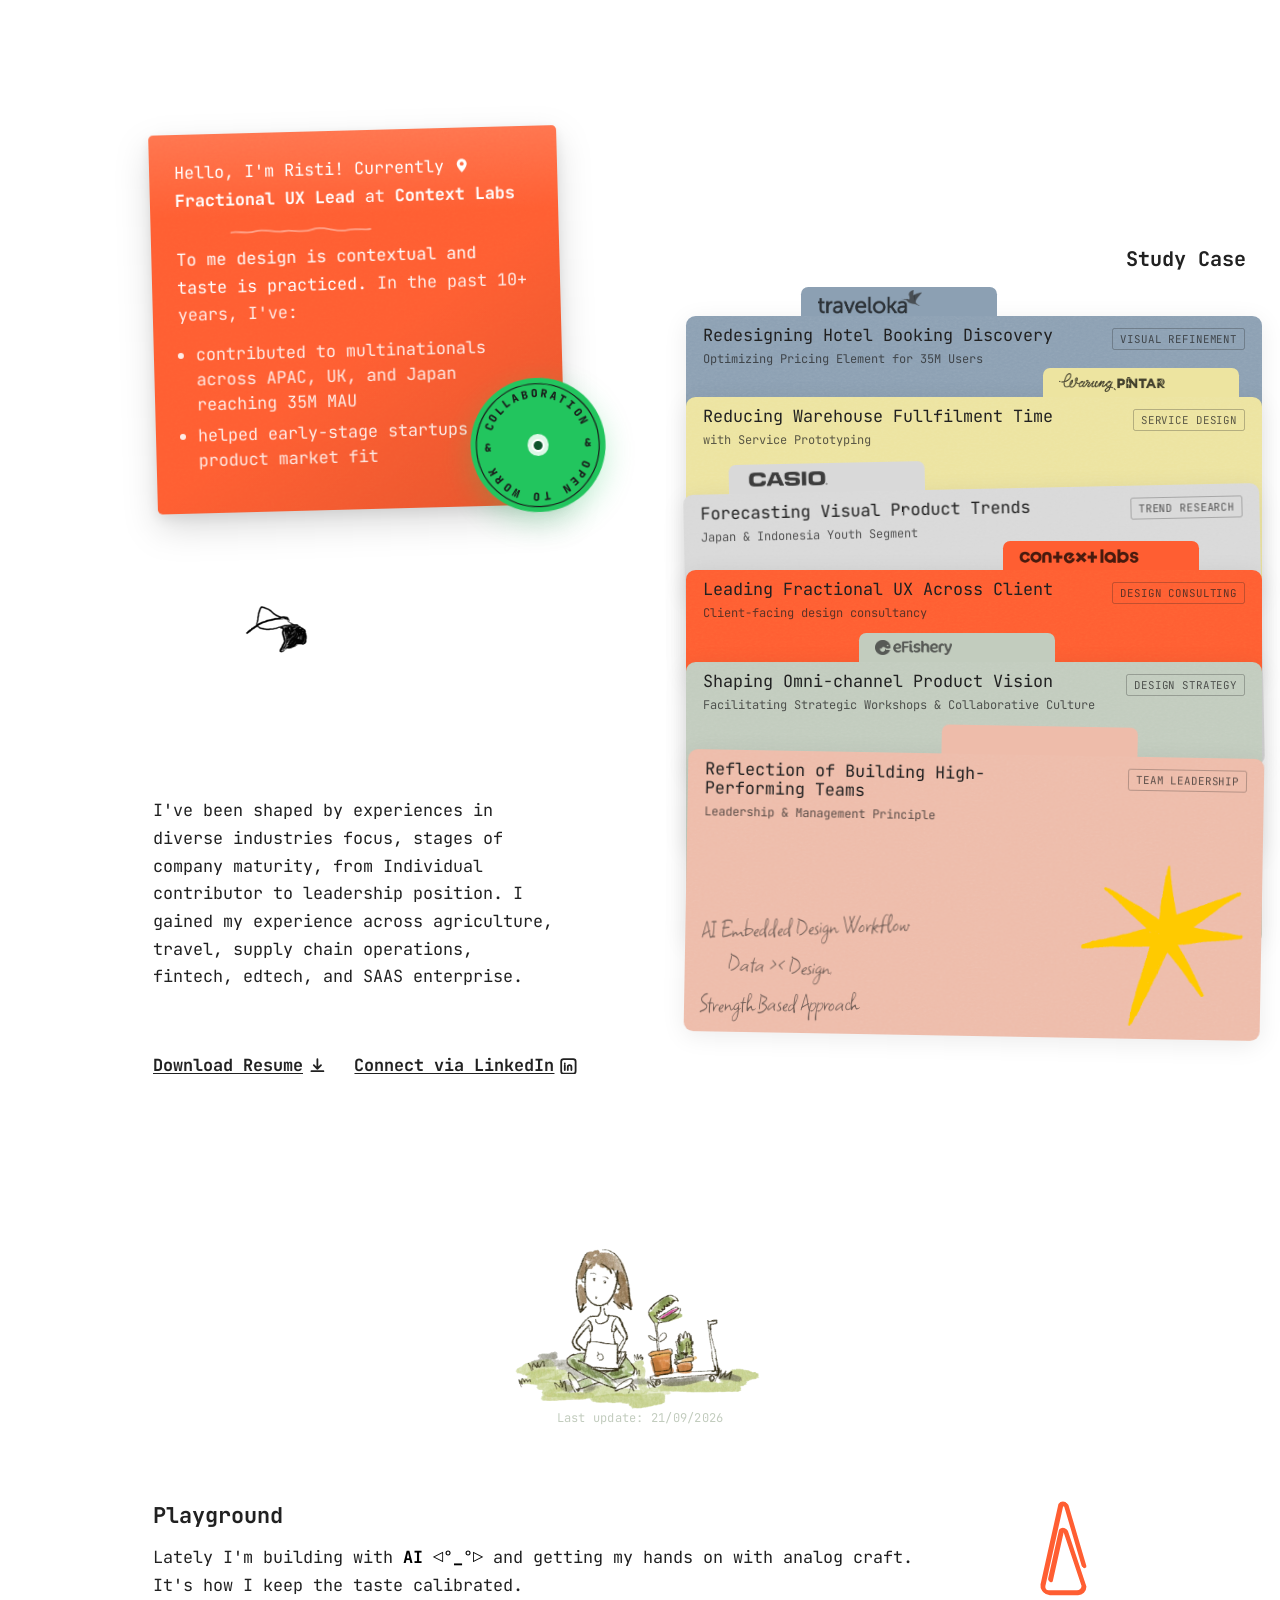
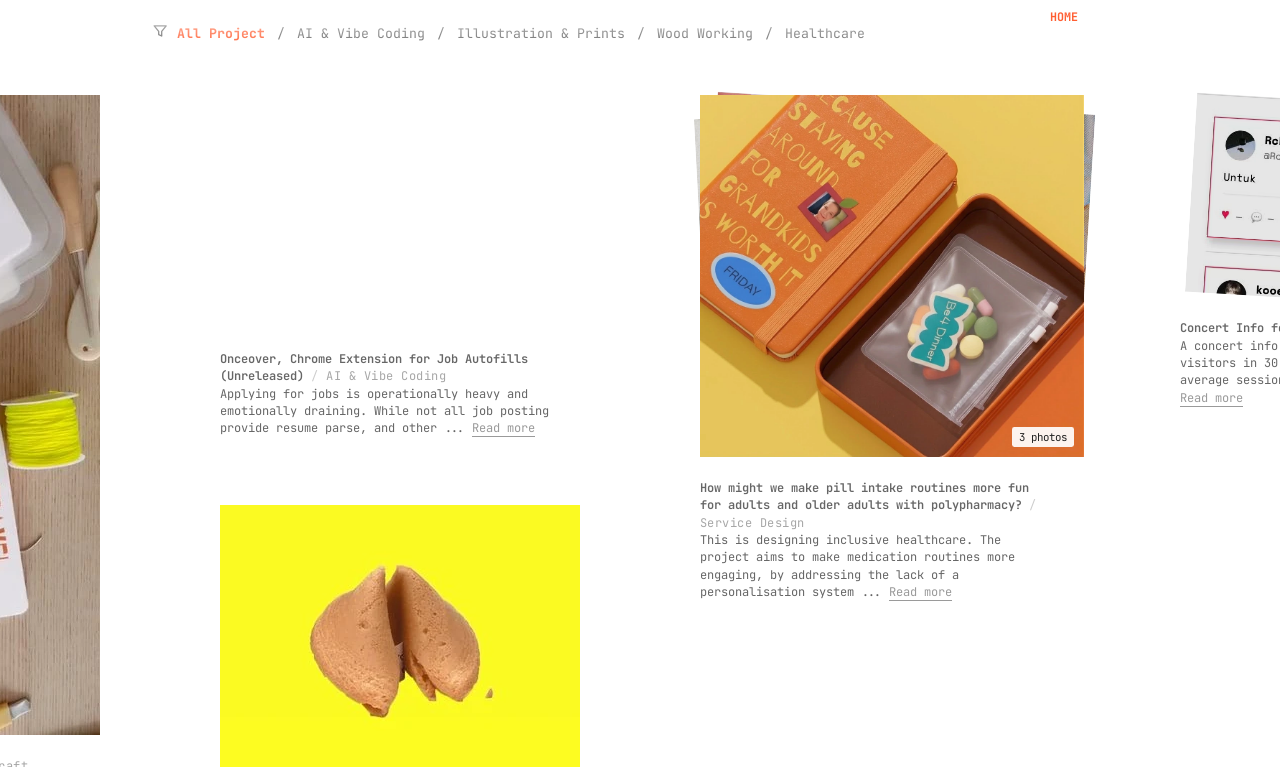
==== index.html @ 9f1c6533 "Move paperclip tag under the clip, drop shadow/pill, retitle "HOME" in red Repositioned from a float" ====
<!DOCTYPE html>
<html lang="en">
<head>
  <meta charset="UTF-8" />
  <meta name="viewport" content="width=device-width, initial-scale=1.0" />
  <title>Risti U — UX, Product Designer & AI Product Builder</title>
  <link rel="canonical" href="https://ristiu.github.io/" />
  <meta name="description" content="Risti U is a UX designer and design lead with 10+ years across APAC, UK and Japan. Product work reaching 35M MAU at Traveloka and Casio." />
  <meta property="og:title" content="Risti U — UX, Product Designer & AI Product Builder" />
  <meta property="og:description" content="Risti U is a UX designer and design lead with 10+ years across APAC, UK and Japan. Product work reaching 35M MAU at Traveloka and Casio." />
  <meta property="og:type" content="website" />
  <meta property="og:url" content="https://ristiu.github.io/" />
  <meta name="twitter:card" content="summary" />
  <meta name="twitter:title" content="Risti U — UX, Product Designer & AI Product Builder" />
  <meta name="twitter:description" content="Risti U is a UX designer and design lead with 10+ years across APAC, UK and Japan. Product work reaching 35M MAU at Traveloka and Casio." />
  <script type="application/ld+json">
  {
    "@context": "https://schema.org",
    "@type": "Person",
    "name": "Risti U",
    "alternateName": ["Risti", "Risti Ulfha", "ristiu"],
    "jobTitle": "UX Design Lead & Product Designer",
    "description": "Risti U is a UX designer and design lead with 10+ years across APAC, UK and Japan. Product work reaching 35M MAU at Traveloka and Casio.",
    "url": "https://ristiu.github.io/",
    "workLocation": ["Jakarta", "APAC", "UK", "Japan"],
    "knowsAbout": ["UX Research", "Product Design", "Design Strategy", "Service Design", "Design Management", "Field Research", "Design Leadership"]
  }
  </script>
  <link rel="preconnect" href="https://fonts.googleapis.com" />
  <link rel="preconnect" href="https://fonts.gstatic.com" crossorigin />
  <link href="https://fonts.googleapis.com/css2?family=JetBrains+Mono:ital,wght@0,400;0,700;1,400&family=Newsreader:ital,wght@0,400;0,700;1,400;1,700&family=Square+Peg&display=swap" rel="stylesheet" />
  <link rel="stylesheet" href="style.css" />
  <!-- Google tag (gtag.js) -->
  <script async src="https://www.googletagmanager.com/gtag/js?id=G-TZ4SXY87BP"></script>
  <script>
    window.dataLayer = window.dataLayer || [];
    function gtag(){dataLayer.push(arguments);}
    gtag('js', new Date());
    gtag('config', 'G-TZ4SXY87BP');
  </script>
  <style>
    @view-transition { navigation: auto; }
    ::view-transition-old(root) {
      animation: vt-out 0.3s ease forwards;
    }
    ::view-transition-new(root) {
      animation: vt-in 0.45s cubic-bezier(0.22, 1, 0.36, 1) forwards;
    }
    @keyframes vt-out { to { opacity: 0; } }
    @keyframes vt-in  { from { opacity: 0; } to { opacity: 1; } }
    html.pre-scroll { visibility: hidden; }
  </style>
  <script>
    // Clean the address bar to the root URL if someone lands on
    // /index.html directly (old links, manual typing) — same content
    // either way (GitHub Pages serves index.html at / by default; the
    // canonical tag above already points here), this just keeps what
    // shows up in the URL bar/copy-paste tidy. replaceState so it's
    // silent — no reload, no new history entry.
    if (location.pathname === '/index.html') {
      history.replaceState(null, '', '/' + location.search + location.hash);
    }
    history.scrollRestoration = 'manual';
    if (sessionStorage.getItem('scrollY') !== null) {
      document.documentElement.classList.add('pre-scroll');
      setTimeout(() => document.documentElement.classList.remove('pre-scroll'), 1500);
    }
    // Detect back/forward navigation as early as possible (before paint)
    // so entrance animations (post-it drop, folder-stack unfold, Study
    // Case fade) never even start playing on a back-nav return — using
    // both the newer Navigation API and the universally-supported
    // Performance API as a fallback (Safari/Firefox lack the former).
    (function () {
      const navEntries = performance.getEntriesByType('navigation');
      const navEntry = navEntries[0];
      const isBackNavigation =
        window.navigation?.activation?.navigationType === 'traverse' ||
        (navEntries.length > 0 && navEntry.type === 'back_forward');
      const hasPlayed = sessionStorage.getItem('has_played_hero_animations') === 'true';

      // Once the intro has played in this tab, any return (back/forward
      // or a manual reload) lands on the settled state. A fresh tab or
      // window starts the session over, so it plays again there.
      if (isBackNavigation || hasPlayed) {
        // Existing CSS (html.is-back-nav) already gates the hero/post-it
        // and folder-stack entrance — these are the body-level
        // counterparts from the same detection, kept in sync.
        // .session-loaded is the canonically-named class per the latest
        // spec; .skip-animations/.instant-state stay too since earlier
        // CSS already targets them — all three land together.
        document.documentElement.classList.add('is-back-nav');
        window.__navClass = 'skip-animations instant-state session-loaded';
      } else {
        sessionStorage.setItem('has_played_hero_animations', 'true');
        window.__navClass = 'run-animations';
      }
    })();
  </script>
  <link rel="preload" as="video" href="assets/portfolio-playground/playground-fortune-cookie-mobile.mp4" type="video/mp4" media="(max-width: 1023px)" />
  <script src="playground-media.js" defer></script>
</head>
<body>
  <script>
    // Applied as the very first thing in <body> (before any content
    // renders) so there's zero flicker either way.
    if (window.__navClass) document.body.classList.add(...window.__navClass.split(' '));
    // Back/forward return: instead of every element just popping into
    // its settled position with zero motion, cross-fade the whole main
    // container in as one cohesive frame (desktop only, see CSS). Double
    // rAF so the browser paints the opacity:0 state first, then the
    // transition to opacity:1 actually animates instead of jumping.
    // Skipped in browsers that support the View Transitions API (see
    // @view-transition in <head>, mirrored in project.html) — there the
    // browser already cross-fades the whole page natively across the
    // navigation itself, so this JS fallback would just double up on
    // top of it instead of smoothing anything further.
    // Exception: a manual reload. View Transitions never run on reload,
    // and the intro is skipped once it has played, so without this the
    // page would repaint instantly and the refresh would feel like
    // nothing happened. The short fade is the feedback.
    const isReload = performance.getEntriesByType('navigation')[0]?.type === 'reload';
    if (document.body.classList.contains('session-loaded') && (!document.startViewTransition || isReload)) {
      document.body.classList.add('js-fade-fallback');
      // rAF is paused while a tab is in the background; the timeout
      // guarantees the page still becomes visible if that's the case.
      const reveal = () => document.body.classList.add('page-fade-in');
      requestAnimationFrame(() => requestAnimationFrame(reveal));
      setTimeout(reveal, 120);
    }
  </script>
  <div id="terminal-cursor" class="js-terminal-cursor" aria-hidden="true"></div>

  <!-- Hover thumbnail preview -->
  <div id="hover-preview" class="hover-preview" aria-hidden="true">
    <img id="hover-preview-img" src="" alt="" />
  </div>

<div class="paper home-paper">

  <main class="page home-grid" id="main-content">

  <!-- Hero -->
  <div class="hero-wrapper hero-wrapper--yellow">
    <div class="hero-note-wrap">
      <div class="hero-card hero-card--note">
        <div class="hero-text">
          <p>
            <span class="hello-word"><span class="hello-letter">H</span><span class="hello-letter">e</span><span class="hello-letter">l</span><span class="hello-letter">l</span><span class="hello-letter">o</span></span>, I'm Risti!
            Currently <svg class="hero-pin" viewBox="0 0 12 14" xmlns="http://www.w3.org/2000/svg" aria-hidden="true"><path d="M6 1C3.5 1 1.6 2.9 1.6 5.4c0 3.3 4.4 7.6 4.4 7.6s4.4-4.3 4.4-7.6C10.4 2.9 8.5 1 6 1z" fill="currentColor"/><circle cx="6" cy="5.4" r="1.7" fill="#FF5E32"/></svg> <strong class="hero-note-bold">Fractional UX Lead</strong> at <strong class="hero-note-bold">Context Labs</strong>
          </p>
          <svg class="hero-note-divider" viewBox="0 0 120 10" xmlns="http://www.w3.org/2000/svg" aria-hidden="true">
            <path d="M2,5 C8,3.5 14,7 22,4.5 C30,2 38,6.5 46,5 C54,3.5 60,7.5 70,4 C79,1 88,7 98,5.5 C106,4 113,6 118,5" stroke="currentColor" stroke-width="1.5" fill="none" stroke-linecap="round" stroke-linejoin="round" opacity="0.4"/>
          </svg>
          <h1 style="margin-bottom:0.75rem;line-height:1.65">To me design is contextual and taste is practiced. <span class="hero-note-sub">In the past 10+ years, I've:</span></h1>
          <ul class="hero-note-list">
            <li>contributed to multinationals across APAC, UK, and Japan reaching 35M MAU</li>
            <li>helped early-stage startups find product market fit</li>
          </ul>
        </div>
        <span class="hero-note-curl" aria-hidden="true">
          <svg viewBox="0 0 48 48" xmlns="http://www.w3.org/2000/svg">
            <defs>
              <linearGradient id="curl-grad" x1="0" y1="1" x2="1" y2="0">
                <stop offset="0" stop-color="#9e2c10"/>
                <stop offset="0.28" stop-color="#c4401c"/>
                <stop offset="0.62" stop-color="#ff855f"/>
                <stop offset="1" stop-color="#ffe9df"/>
              </linearGradient>
            </defs>
            <path d="M48 0 C 34 2, 14 12, 0 48 L 48 0 Z" fill="url(#curl-grad)"/>
            <path d="M48 0 C 34 2, 14 12, 0 48" fill="none" stroke="rgba(255,255,255,0.55)" stroke-width="0.8"/>
          </svg>
        </span>
      </div>
      <div class="hero-stamp">
        <span class="standoff standoff--tl" aria-hidden="true"></span>
        <span class="standoff standoff--tr" aria-hidden="true"></span>
        <span class="standoff standoff--bl" aria-hidden="true"></span>
        <span class="standoff standoff--br" aria-hidden="true"></span>
        <p class="hero-stamp-text">I treat portfolio as a trailer, not the full film.</p>
      </div>
      <div class="hero-current-role">
        <div class="status-badge-container">
          <div class="status-badge" role="img" aria-label="Open to work and collaboration">
            <svg class="badge-text-svg" viewBox="0 0 140 140" aria-hidden="true">
              <defs>
                <path id="badge-top-arc" d="M 20,70 A 50,50 0 0,1 120,70" />
                <path id="badge-bottom-arc" d="M 120,70 A 50,50 0 0,1 20,70" />
              </defs>
              <circle cx="70" cy="70" r="64" fill="none" stroke="#1a1a1a" stroke-width="1.2" />
              <text font-size="11.5" font-weight="800" letter-spacing="2.2" fill="#1a1a1a">
                <textPath href="#badge-top-arc" startOffset="50%" text-anchor="middle">COLLABORATION</textPath>
              </text>
              <text font-size="11.5" font-weight="800" letter-spacing="2.8" fill="#1a1a1a">
                <textPath href="#badge-bottom-arc" startOffset="50%" text-anchor="middle">OPEN TO WORK</textPath>
              </text>
              <text x="18" y="74" font-size="11.5" font-weight="800" fill="#1a1a1a" text-anchor="middle">&amp;</text>
              <text x="122" y="74" font-size="11.5" font-weight="800" fill="#1a1a1a" text-anchor="middle">&amp;</text>
            </svg>
            <div class="badge-center-content" aria-hidden="true">
              <div class="green-pulse-dot">
                <span class="pulse-ring"></span>
                <span class="core-dot"></span>
              </div>
            </div>
          </div>
        </div>
      </div>

    </div>
    <div class="illustration-group" style="opacity:0;transform:translateY(18px) scale(0.97);transition:opacity 0.8s ease, transform 0.9s cubic-bezier(0.22, 1, 0.36, 1);">
      <img class="illustration" src="assets/portfolio/leaf.gif" alt="" />
    </div>
  </div>


    <!-- Portfolio -->
    <p class="stack-description home-bio">I've been shaped by experiences in diverse industries focus, stages of company maturity, from Individual contributor to leadership position. I gained my experience across agriculture, travel, supply chain operations, fintech, edtech, and SAAS enterprise.</p>

    <section class="section section--stack home-cards" data-track="portfolio_list" style="padding-top: 3rem; margin-bottom: 5rem;">
      <h2 class="study-case-heading">Study Case</h2>
      <div class="stack-container" id="portfolio-list"></div>
    </section>

    <!-- Sits in its own grid row between the action links and the
         Playground section — see .home-grid's "playimg" row. -->
    <figure class="home-cards-play">
      <img class="home-cards-play-illustration" src="assets/portfolio/play.webp" alt="" aria-hidden="true" />
      <figcaption class="home-last-update">Last update: <time id="last-update" datetime="2026-09-21">21/09/2026</time></figcaption>
    </figure>

    <!-- AI + analog -->
    <section class="section home-playground" data-track="playground_mention">
      <div class="playground-sticky-bar">
        <h2 class="playground-heading">Playground</h2>
        <div class="tree-node-wrapper">
          <p class="tree-node-text playground-subtext">Lately I'm building with
            <strong class="preview-trigger" style="color:#000000;" data-img="assets/portfolio/AI-sm.webp">AI ◁°_°▷</strong>
            and getting my hands on with analog craft.<br>It's how I keep the taste calibrated. <span class="playground-link-copy">Check my <a href="playground.html" class="accent preview-trigger" data-img="assets/portfolio/slides-sm.webp" style="text-decoration:underline;text-underline-offset:3px;">playground</a> here</span></p>
        </div>
        <a class="scroll-hint" href="#main-content" aria-label="Homepage">
          <span class="scroll-hint-tag">HOME</span>
          <svg class="scroll-hint-clip" width="45" height="90" viewBox="0 0 100 200" fill="none" xmlns="http://www.w3.org/2000/svg" aria-hidden="true">
            <path d="M 12 68
                     L 45 180
                     A 6 6 0 0 0 55 180
                     L 88 32
                     A 12 12 0 0 0 76 18
                     L 24 18
                     A 12 12 0 0 0 12 30
                     L 46 132
                     A 5 5 0 0 0 54 132
                     L 74 42"
                  stroke="#FF5E32" stroke-width="7" stroke-linecap="round" stroke-linejoin="round"
                  transform="translate(2,2)"/>
            <path d="M 12 68
                     L 45 180
                     A 6 6 0 0 0 55 180
                     L 88 32
                     A 12 12 0 0 0 76 18
                     L 24 18
                     A 12 12 0 0 0 12 30
                     L 46 132
                     A 5 5 0 0 0 54 132
                     L 74 42"
                  stroke="#FF5E32" stroke-width="7" stroke-linecap="round" stroke-linejoin="round"/>
          </svg>
        </a>
      </div>

      <a class="playground-snippet" href="playground.html" aria-label="Open the Playground">
        <img loading="lazy" decoding="async" class="playground-snippet-item playground-snippet-item--book" src="assets/portfolio-playground/playground-coloring-book-still.webp" alt="" />
        <video width="584" height="640" class="playground-snippet-item playground-snippet-item--cookie" data-src="assets/portfolio-playground/playground-fortune-cookie.mp4" data-mobile-src="assets/portfolio-playground/playground-fortune-cookie-mobile.mp4" poster="assets/portfolio-playground/playground-fortune-cookie-still.webp" autoplay muted loop playsinline preload="auto"></video>
        <img loading="lazy" decoding="async" class="playground-snippet-item playground-snippet-item--onceover" src="assets/portfolio-playground/Onceover-sm.webp" alt="" />
      </a>

      <iframe class="playground-embed" data-src="playground.html" title="Playground — full interactive canvas" loading="lazy" onload="this.classList.add('is-visible')" id="playground-iframe"></iframe>

      <div class="playground-grid">
        <a class="playground-grid-item" href="playground.html">
          <img src="assets/portfolio-playground/Onceover.webp" alt="Onceover Chrome extension" />
          <p><strong>Onceover, Chrome Extension for Job Autofills (Unreleased)</strong><span class="card-tag">AI &amp; Vibe Coding</span><br>Applying for jobs is operationally heavy and emotionally draining. Onceover takes the position of being functional yet delightful for autofilling job forms.</p>
        </a>
        <a class="playground-grid-item" href="playground.html">
          <video width="480" height="328" data-src="assets/portfolio-playground/playground-army-bookmark.mp4" data-mobile-src="assets/portfolio-playground/playground-army-bookmark-mobile.mp4" muted loop playsinline autoplay preload="auto"></video>
          <p><strong>Concert Info for BTS</strong><span class="card-tag">AI &amp; Vibe Coding</span><br>A concert info hub for Indonesian ARMY. 419 visitors in 30 days, 35 returning, 1m 45s average session. Zero ad spend.</p>
        </a>
        <a class="playground-grid-item" href="playground.html">
          <img src="assets/portfolio-playground/playground-noodle-sankey.webp" alt="Sankey diagram campaign report" />
          <p><strong>Campaign Report as Sankey Diagram</strong><span class="card-tag">AI &amp; Vibe Coding</span><br>Combined technical report with AI visual design to create playful, engaging campaign reports for a local food distributor.</p>
        </a>
        <a class="playground-grid-item" href="playground.html">
          <img src="assets/portfolio-playground/playground-exhibition.webp" alt="Design exhibition catalogue" />
          <p><strong>Design Project Catalogue</strong><span class="card-tag">Analogue Craft</span><br>Lead for layout design and creative direction for a Design Exhibition, partnering with illustrators on the visual narrative.</p>
        </a>
        <a class="playground-grid-item" href="playground.html">
          <img src="assets/portfolio-playground/wooden-box.webp" alt="Wooden boxes with wood joinery" />
          <p><strong>Wooden Box Creation</strong><span class="card-tag">Analogue Craft</span><br>Small wooden boxes made without a single drop of glue. Pure wood joinery, exploring different joint types and compositions.</p>
        </a>
        <a class="playground-grid-item" href="playground.html">
          <img src="assets/portfolio-playground/fan-after2.webp" alt="Hand-finished wood texture on an industrial fan" />
          <p><strong>How to make an industrialized product feel less industrial?</strong><span class="card-tag">Analogue Craft</span><br>Before: all white, straight from the factory. After: wood texture added by hand.</p>
        </a>
      </div>
    </section>

    <!-- Footer -->
    <section class="section footer-links home-footer">
      <a class="footer-action preview-trigger" data-img="assets/portfolio/resume-sm.webp" href="https://drive.google.com/file/d/1tx4Blaz3qlt0tcIFIC0cZeSXAPF0ws94/view?usp=drive_link" target="_blank" rel="noopener">
        Download Resume
        <svg width="14" height="14" viewBox="0 0 14 14" fill="none" xmlns="http://www.w3.org/2000/svg" aria-hidden="true">
          <path d="M7 1v8M4 6l3 3 3-3M2 11h10" stroke="currentColor" stroke-width="1.5" stroke-linecap="round" stroke-linejoin="round"/>
        </svg>
      </a>
      <a class="footer-action preview-trigger" data-img="assets/portfolio/linkedin-sm.webp" href="https://www.linkedin.com/in/ristiu/" target="_blank" rel="noopener">
        Connect via LinkedIn
        <svg width="14" height="14" viewBox="0 0 14 14" fill="none" xmlns="http://www.w3.org/2000/svg" aria-hidden="true">
          <rect x="1" y="1" width="12" height="12" rx="2" stroke="currentColor" stroke-width="1.5"/>
          <path d="M4 6v4M4 4.5v.01M6.5 10V7.5C6.5 6.7 7 6 8 6s1.5.7 1.5 1.5V10" stroke="currentColor" stroke-width="1.5" stroke-linecap="round"/>
        </svg>
      </a>
    </section>

  </main>
</div><!-- /.paper -->

  <script src="data/projects.js"></script>
  <script src="cursor.js"></script>
  <script>
    // "Last update" caption: the HTML carries a baked date as a fallback,
    // then the real latest-commit date is pulled from GitHub. Unauthenticated
    // API calls are rate-limited per IP (60/hr), plenty for a portfolio;
    // on any failure the baked date simply stays.
    (function () {
      var el = document.getElementById('last-update');
      if (!el || !window.fetch) return;
      fetch('https://api.github.com/repos/ristiu/ristiu.github.io/commits/main', {
        headers: { 'Accept': 'application/vnd.github+json' }
      })
        .then(function (r) { return r.ok ? r.json() : null; })
        .then(function (data) {
          var iso = data && data.commit && data.commit.committer && data.commit.committer.date;
          if (!iso) return;
          var d = new Date(iso);
          if (isNaN(d)) return;
          var dd = String(d.getDate()).padStart(2, '0');
          var mm = String(d.getMonth() + 1).padStart(2, '0');
          var yy = String(d.getFullYear());
          el.textContent = dd + '/' + mm + '/' + yy;
          el.setAttribute('datetime', iso.slice(0, 10));
        })
        .catch(function () {});
    })();
  </script>
  <script>
    // Sticker drop → hover wobble
    (function() {
      const wrap = document.querySelector('.hero-note-wrap');
      const heroWrapper = document.querySelector('.hero-wrapper--yellow');
      if (!wrap || !heroWrapper) return;
      const badgeEntrance = document.querySelector('.status-badge-container');

      function rollBadge() {
        if (!badgeEntrance) return;
        badgeEntrance.classList.remove('is-awaiting-roll');
        const folders = document.getElementById('portfolio-list');
        if (!window.matchMedia('(min-width: 1024px)').matches || !folders) return;

        // Measure after the note lands. Account for page zoom and parent
        // tilts so the badge stops 12 screen pixels before the folders.
        const restingRight = badgeEntrance.getBoundingClientRect().right;
        badgeEntrance.style.transform = 'translateX(1px)';
        const pixelsPerUnit = badgeEntrance.getBoundingClientRect().right - restingRight;
        badgeEntrance.style.transform = '';
        const available = folders.getBoundingClientRect().left - restingRight - 12;
        const overshoot = pixelsPerUnit > 0 ? Math.max(0, available / pixelsPerUnit) : 0;
        badgeEntrance.style.setProperty('--badge-overshoot', `${overshoot}px`);
        badgeEntrance.classList.add('is-rolling');
        badgeEntrance.addEventListener('animationend', (event) => {
          if (event.target === badgeEntrance && event.animationName === 'rollAndBounce') {
            badgeEntrance.classList.remove('is-rolling');
          }
        });
      }

      // Skip drop animation when returning via back/forward navigation
      const isTraversal = document.documentElement.classList.contains('is-back-nav');
      if (isTraversal) {
        wrap.style.animation = 'none';
        wrap.style.transform = '';
        wrap.classList.add('hero-note-wrap--settled');
        const stamp = document.querySelector('.hero-stamp');
        if (stamp) stamp.style.animation = 'none';
        const role = document.querySelector('.hero-current-role');
        if (role) role.style.animation = 'none';
        const ilGroup = document.querySelector('.illustration-group');
        if (ilGroup) { ilGroup.style.opacity = '1'; ilGroup.style.transform = 'none'; }
        const scrollHintEl = document.querySelector('.scroll-hint');
        if (scrollHintEl) scrollHintEl.classList.add('ready');
        return;
      }

      if (window.matchMedia('(min-width: 1024px)').matches) {
        badgeEntrance?.classList.add('is-awaiting-roll');
      }
      heroWrapper.style.overflow = 'hidden';

      setTimeout(() => {
        heroWrapper.style.overflow = '';
        wrap.style.animation = 'none';
        wrap.style.transform = '';
        wrap.classList.add('hero-note-wrap--settled');
        rollBadge();

        const ilGroup = document.querySelector('.illustration-group');
        if (ilGroup) { ilGroup.style.opacity = '1'; ilGroup.style.transform = 'translateY(0) scale(1)'; }

        const scrollHintEl = document.querySelector('.scroll-hint');
        if (scrollHintEl) scrollHintEl.classList.add('ready');
      }, 1400);

      // Clear stamp animation after it ends so CSS hover transform works
      const stamp = document.querySelector('.hero-stamp');
      if (stamp) {
        stamp.addEventListener('animationend', () => {
          stamp.style.animation = 'none';
          // no inline transform — resting tilt comes from CSS class
        }, { once: true });
      }
    })();
  </script>
  <script>
    // Accordion toggle
    document.querySelectorAll('.js-tree-root').forEach(root => {
      const btn = root.querySelector('.js-tree-toggle');
      btn.addEventListener('click', () => {
        const expanded = root.classList.toggle('is-expanded');
        btn.setAttribute('aria-expanded', expanded);

        if (expanded) {
          // Fire a tick for each leaf matching the CSS stagger delay
          const leaves = root.querySelectorAll('.tree-leaf-row');
          const staggerMs = 70; // matches --stagger-delay: 0.07s
          leaves.forEach((leaf, i) => {
            const idx = parseInt(leaf.style.getPropertyValue('--index') || (i + 1));
            setTimeout(() => playTick(), idx * staggerMs);
          });
        }
      });
    });

    // Portfolio stack cards
    const list = document.getElementById('portfolio-list');

    const FOLDER_COLORS = [
      '#8CA0B3', // 1 — Traveloka, muted greyish-blue (matches desktop)
      '#EDE4A0', // 2 — Warung Pintar, pale yellow
      '#D9D9D9', // 3 — Casio, light grey (matches desktop folder stack)
      '#FF5E32', // 4 — Context Labs, orange-red
      '#C2CCBE', // 5 — eFishery, sage
      '#EEBCAA', // 6 — Leadership, pale orange
    ];

    const allCards = [
      { title: 'Redesigning Hotel Booking Discovery', tag: 'Visual Refinement', subtitle: 'Optimizing Pricing Element for 35M Users', href: 'project.html#price-perception',    img: 'assets/portfolio/price-perception-1.jpeg',  tabLabel: 'Traveloka',    tabLogo: 'assets/portfolio/logo-traveloka.webp',     tabL: '20%', cardW: '100%' },
      { title: 'Reducing Warehouse Fullfilment Time', tag: 'Service Design', subtitle: 'with Service Prototyping', href: 'project.html#warehouse-logistics',  img: '',                                       tabLabel: 'Warung Pintar', tabLogo: 'assets/portfolio/logo-warung-pintar.webp', tabL: '62%', cardW: '100%' },
      { title: 'Forecasting Visual Product Trends', tag: 'Trend Research', subtitle: 'Japan & Indonesia Youth Segment', href: 'project.html#product-trends',       img: 'assets/portfolio/visual-trends-1.jpeg',    tabLabel: 'Casio',        tabLogo: 'assets/portfolio/logo-casio.webp',         tabL: '8%',  cardW: '100%', cardR: '-1.2deg', cardGap: '-158px' },
      { title: 'Leading Fractional UX Across Client', tag: 'Design Consulting', subtitle: 'Client-facing design consultancy', href: 'project.html#context-labs',        img: '',                                       tabLabel: 'Context Labs', tabLogo: 'assets/portfolio/logo-context-labs.webp',  tabL: '55%', cardW: '100%', cardGap: '-168px' },
      { title: 'Shaping Omni-channel Product Vision', tag: 'Design Strategy', subtitle: 'Facilitating Strategic Workshops & Collaborative Culture', href: 'project.html#offline-to-online',   img: 'assets/portfolio/offline-to-online-2.jpeg', tabLabel: 'eFishery',     tabLogo: 'assets/portfolio/logo-efishery.webp',      tabL: '30%', cardW: '100%', cardGap: '-158px' },
      { title: 'Reflection of Building High-Performing Teams', tag: 'Team Leadership', subtitle: 'Leadership & Management Principle', href: 'project.html#leadership',          img: 'assets/portfolio/resume-thumb.jpg',         tabLabel: '',             tabLogo: '',                                     tabL: '44%', cardW: '100%', cardR: '1.0deg', cardGap: '-158px'  },
    ];

    // Build a lookup: project id → first 3 sectionImages
    const projectImageMap = {};
    (typeof projects !== 'undefined' ? projects : []).forEach(p => {
      if (p.sectionImages && p.sectionImages.length) {
        projectImageMap[p.id] = p.sectionImages.slice(0, 3);
      }
    });

    function getPeekImages(href) {
      const id = (href || '').split('#')[1];
      return projectImageMap[id] || [];
    }

    // Build tag map from projects data
    const projectTagMap = {};
    (typeof projects !== 'undefined' ? projects : []).forEach(p => {
      if (p.tags && p.tags.length) projectTagMap[p.id] = p.tags.slice(0, 3);
    });
    function getProjectTags(href) {
      const id = (href || '').split('#')[1];
      return projectTagMap[id] || [];
    }

    // A hard reload (not just navigating back within the session) resets
    // visited-folder colors back to default.
    if (performance.getEntriesByType('navigation')[0]?.type === 'reload') {
      sessionStorage.removeItem('visitedCards');
    }
    const visitedCards = JSON.parse(sessionStorage.getItem('visitedCards') || '[]');

    list.innerHTML = `
      ${allCards.map((c, i) => {
        const peekImgs = getPeekImages(c.href);
        const isVisited = visitedCards.includes((c.href || '').split('#')[1]);
        return `
        <a class="stack-card${i === allCards.length - 1 ? ' stack-card--top' : ''}${isVisited ? ' is-visited' : ''}" href="${c.href}" style="--stack-i:${i + 1};--folder-color:${FOLDER_COLORS[i]};--tab-l:${c.tabL};--card-w:${c.cardW}${c.cardR ? `;--card-r:${c.cardR}` : ''}${c.cardGap ? `;--card-gap:${c.cardGap}` : ''}">
          ${c.tabLogo ? `<span class="stack-card-tab-label"><img class="stack-card-tab-logo" src="${c.tabLogo}" alt="${c.tabLabel}" /></span>` : ''}
          ${c.tag ? `<span class="stack-card-tag">${c.tag}</span>` : ''}
          <span class="stack-card-title">${c.title}</span>
          <span class="stack-card-sub">${c.subtitle}</span>
          ${c.href.includes('#leadership') ? `
          <div class="stack-card-doodle" aria-hidden="true">
            <span class="doodle-line doodle-line--1">AI Embedded Design Workflow</span>
            <span class="doodle-line doodle-line--2">Data &gt;&lt; Design</span>
            <span class="doodle-line doodle-line--3">Strength Based Approach</span>
          </div>
          <img class="stack-card-sparkle" src="assets/portfolio/sparkle-leadership.gif" alt="" aria-hidden="true" />` : ''}
        </a>`;
      }).join('')}
    `;

    // Visited folders keep their hover/tap color for the rest of the session,
    // and reset back to default on reload / new session.
    function markVisited(href) {
      const id = (href || '').split('#')[1];
      if (!id) return;
      const visited = JSON.parse(sessionStorage.getItem('visitedCards') || '[]');
      if (!visited.includes(id)) {
        visited.push(id);
        sessionStorage.setItem('visitedCards', JSON.stringify(visited));
      }
    }

    // Burst tags from folder tab → navigate
    function burstAndNavigate(card, href, tags) {
      sessionStorage.setItem('returnCardI', card.style.getPropertyValue('--stack-i'));
      sessionStorage.setItem('scrollY', window.scrollY);
      sessionStorage.setItem('folderColor', card.style.getPropertyValue('--folder-color'));
      markVisited(href);

      card.classList.add('is-tapped');
      card.style.transform = 'translateY(-20px)';

      if (!tags.length) {
        setTimeout(() => { window.location.href = href; }, 220);
        return;
      }

      const rect = card.getBoundingClientRect();
      const tabL = parseFloat(card.style.getPropertyValue('--tab-l') || '8');
      const cx = rect.left + rect.width * (tabL / 100) + 40; // near folder tab
      const cy = rect.top + 4;

      const overlay = document.createElement('div');
      overlay.style.cssText = 'position:fixed;inset:0;z-index:8000;pointer-events:none;';
      document.body.appendChild(overlay);

      // Fan positions: spread above and around the tab
      const spreads = [
        { dx: -20, dy: -52, rot: -6  },
        { dx:  72, dy: -72, rot:  2  },
        { dx: 160, dy: -44, rot:  8  },
      ];

      const els = tags.map((label, i) => {
        const el = document.createElement('span');
        el.textContent = label;
        el.style.cssText = `
          position:fixed;
          font-family:'JetBrains Mono',monospace;font-size:10px;line-height:1;
          color:#ffffff;background:rgba(0,0,0,0.82);
          border-radius:999px;padding:6px 12px;white-space:nowrap;
          left:${cx}px;top:${cy}px;
          transform:translate(-50%,-50%) scale(0.5) rotate(${(i-1)*4}deg);
          opacity:0;will-change:transform,opacity;transition:none;`;
        overlay.appendChild(el);
        return { el, ...spreads[i] };
      });

      requestAnimationFrame(() => requestAnimationFrame(() => {
        els.forEach(({ el, dx, dy, rot }, i) => {
          el.style.transition = `transform 0.5s cubic-bezier(0.2,0.85,0.25,1) ${i * 40}ms, opacity 0.18s ease ${i * 40}ms`;
          el.style.transform = `translate(calc(-50% + ${dx}px), calc(-50% + ${dy}px)) scale(1) rotate(${rot}deg)`;
          el.style.opacity = '1';
        });

        setTimeout(() => {
          els.forEach(({ el }, i) => {
            el.style.transition = `opacity 0.15s ease ${i * 15}ms`;
            el.style.opacity = '0';
          });
          setTimeout(() => {
            overlay.remove();
            window.location.href = href;
          }, 200);
        }, 420);
      }));
    }

    // ── Leadership: blank post-it burst ─────────────────────────
    function postItBurst(card, href) {
      sessionStorage.setItem('returnCardI', card.style.getPropertyValue('--stack-i'));
      sessionStorage.setItem('scrollY', window.scrollY);
      markVisited(href);
      card.classList.add('is-tapped');

      card.style.transform = 'translateY(-20px) scale(1.02)';

      const rect = card.getBoundingClientRect();
      const tabL = parseFloat(card.style.getPropertyValue('--tab-l') || '44');
      const cx = rect.left + rect.width * (tabL / 100) + 40;
      const cy = rect.top + 4;

      const overlay = document.createElement('div');
      overlay.style.cssText = 'position:fixed;inset:0;z-index:8000;pointer-events:none;';
      document.body.appendChild(overlay);

      const STICKIES = [
        { color: '#FF5E32', icon: '✿',      bold: true  },
        { color: '#C2CCBE', icon: '♥',     bold: true  },
        { color: '#4A5AE8', icon: ':_)',    bold: true  },
      ];
      const spreads = [
        { dx: -28, dy: -58, rot: -9  },
        { dx:  58, dy: -76, rot:  4  },
        { dx: 138, dy: -52, rot: 11  },
      ];

      const els = STICKIES.map(({ color, icon, bold }, i) => {
        const el = document.createElement('span');
        el.style.cssText = `
          position:fixed;display:flex;align-items:center;justify-content:center;
          width:40px;height:40px;
          background:${color};
          box-shadow:1px 2px 8px rgba(0,0,0,0.18);
          font-size:15px;line-height:1;color:rgba(0,0,0,0.65);
          font-weight:${bold ? '700' : '400'};
          left:${cx}px;top:${cy}px;
          transform:translate(-50%,-50%) scale(0.3) rotate(${(i - 1) * 6}deg);
          opacity:0;will-change:transform,opacity;transition:none;`;
        el.textContent = icon;
        overlay.appendChild(el);
        return { el, ...spreads[i] };
      });

      // Confetti particles
      const CONFETTI_COLORS = ['#FF5E32','#C2CCBE','#4A5AE8','#FF5E32','#C2CCBE','#FF5E32'];
      const confettiEls = Array.from({ length: 18 }, (_, i) => {
        const el = document.createElement('span');
        const size = 4 + Math.random() * 5;
        const angle = (i / 18) * 360;
        const r = 55 + Math.random() * 55;
        const dx = Math.cos(angle * Math.PI / 180) * r;
        const dy = Math.sin(angle * Math.PI / 180) * r - 30;
        const color = CONFETTI_COLORS[i % CONFETTI_COLORS.length];
        el.style.cssText = `
          position:fixed;display:block;
          width:${size}px;height:${size * (Math.random() > 0.5 ? 1 : 2.2)}px;
          background:${color};border-radius:1px;
          left:${cx}px;top:${cy}px;
          transform:translate(-50%,-50%) scale(0) rotate(${Math.random()*360}deg);
          opacity:0;will-change:transform,opacity;transition:none;`;
        el._dx = dx; el._dy = dy;
        overlay.appendChild(el);
        return el;
      });

      requestAnimationFrame(() => requestAnimationFrame(() => {
        els.forEach(({ el, dx, dy, rot }, i) => {
          el.style.transition = `transform 0.5s cubic-bezier(0.2,0.85,0.25,1) ${i * 45}ms, opacity 0.18s ease ${i * 45}ms`;
          el.style.transform = `translate(calc(-50% + ${dx}px), calc(-50% + ${dy}px)) scale(1) rotate(${rot}deg)`;
          el.style.opacity = '1';
        });
        confettiEls.forEach((el, i) => {
          const delay = 40 + i * 12;
          el.style.transition = `transform 0.55s cubic-bezier(0.15,0.8,0.3,1) ${delay}ms, opacity 0.2s ease ${delay}ms`;
          el.style.transform = `translate(calc(-50% + ${el._dx}px), calc(-50% + ${el._dy}px)) scale(1) rotate(${Math.random()*360}deg)`;
          el.style.opacity = '0.9';
        });
        setTimeout(() => {
          [...els, ...confettiEls].forEach((item, i) => {
            const el = item.el || item;
            el.style.transition = `opacity 0.15s ease ${i * 8}ms`;
            el.style.opacity = '0';
          });
          setTimeout(() => { overlay.remove(); window.location.href = href; }, 200);
        }, 430);
      }));
    }

    // ── Context Labs: letter burst ────────────────────────────────
    function letterBurst(card, href) {
      sessionStorage.setItem('returnCardI', card.style.getPropertyValue('--stack-i'));
      sessionStorage.setItem('scrollY', window.scrollY);
      sessionStorage.setItem('folderColor', card.style.getPropertyValue('--folder-color'));
      markVisited(href);
      card.classList.add('is-tapped');
      card.style.transform = 'translateY(-20px)';

      const rect = card.getBoundingClientRect();
      const tabL = parseFloat(card.style.getPropertyValue('--tab-l') || '55');
      const cx = rect.left + rect.width * (tabL / 100) + 40;
      const cy = rect.top + 4;

      const overlay = document.createElement('div');
      overlay.style.cssText = 'position:fixed;inset:0;z-index:8000;pointer-events:none;';
      document.body.appendChild(overlay);

      const LETTERS = ['C', 'N', 'T', 'X', 'T', 'L', 'B', 'S'];
      const spreads = [
        { dx: -68, dy: -32, rot: -12 },
        { dx: -44, dy: -58, rot:  -6 },
        { dx: -14, dy: -68, rot:  -2 },
        { dx:  16, dy: -62, rot:   3 },
        { dx:  44, dy: -52, rot:   7 },
        { dx:  70, dy: -36, rot:  11 },
        { dx:  90, dy: -16, rot:  15 },
        { dx: 104, dy:   4, rot:  18 },
      ];

      const els = LETTERS.map((letter, i) => {
        const el = document.createElement('span');
        el.textContent = letter;
        el.style.cssText = `
          position:fixed;
          font-family:'JetBrains Mono',monospace;font-size:17px;font-weight:700;line-height:1;
          color:#000000;
          left:${cx}px;top:${cy}px;
          transform:translate(-50%,-50%) scale(0.2) rotate(${(i - 3.5) * 5}deg);
          opacity:0;will-change:transform,opacity;transition:none;`;
        overlay.appendChild(el);
        return { el, ...spreads[i] };
      });

      requestAnimationFrame(() => requestAnimationFrame(() => {
        els.forEach(({ el, dx, dy, rot }, i) => {
          el.style.transition = `transform 0.48s cubic-bezier(0.2,0.85,0.25,1) ${i * 30}ms, opacity 0.16s ease ${i * 30}ms`;
          el.style.transform = `translate(calc(-50% + ${dx}px), calc(-50% + ${dy}px)) scale(1) rotate(${rot}deg)`;
          el.style.opacity = '1';
        });
        setTimeout(() => {
          els.forEach(({ el }, i) => {
            el.style.transition = `opacity 0.13s ease ${i * 10}ms`;
            el.style.opacity = '0';
          });
          setTimeout(() => { overlay.remove(); window.location.href = href; }, 180);
        }, 400);
      }));
    }

    // Card click handler
    const isTouch = window.matchMedia('(hover: none)').matches;

    list.querySelectorAll('.stack-card').forEach(card => {
      const href = card.getAttribute('href');
      if (!href || href === '#') return;
      const tags = getProjectTags(href);

      function activateCard(e) {
        e.preventDefault();

        const projectTitle = card.querySelector('.stack-card-title')?.textContent?.trim();
        const projectId = (href || '').split('#')[1];
        if (typeof gtag !== 'undefined') {
          gtag('event', 'project_click', { project_title: projectTitle, project_id: projectId });
        }

        if (href.includes('#leadership')) { postItBurst(card, href); return; }
        if (href.includes('#context-labs')) { letterBurst(card, href); return; }

        burstAndNavigate(card, href, tags);
      }

      if (isTouch) {
        let touchStartX, touchStartY;
        card.addEventListener('touchstart', (e) => {
          touchStartX = e.touches[0].clientX;
          touchStartY = e.touches[0].clientY;
        }, { passive: true });
        card.addEventListener('touchend', (e) => {
          const dx = Math.abs(e.changedTouches[0].clientX - touchStartX);
          const dy = Math.abs(e.changedTouches[0].clientY - touchStartY);
          if (dx > 8 || dy > 8) return; // was a scroll, not a tap
          e.preventDefault();
          activateCard(e);
        }, { passive: false });
      } else {
        card.addEventListener('click', activateCard);
      }
    });

    // ── Scroll position: save on leave, restore on back ──────
    history.scrollRestoration = 'manual';

    // Save scroll position before navigating away. Also save the
    // Playground title bar's natural (unpinned) document top — read from
    // playgroundPinNaturalTopRaw (defined and kept fresh further down by
    // the pin script; this closure only runs on 'pagehide', by which
    // point that script has long since executed). The restore path
    // below needs this same threshold, but re-measuring it fresh that
    // early on reload (before fonts have swapped in) is unreliable,
    // since a fallback-font reflow can shift it substantially — so it's
    // captured here instead, while the page is fully settled.
    window.addEventListener('pagehide', () => {
      sessionStorage.setItem('scrollY', window.scrollY);
      if (isFinite(playgroundPinNaturalTopRaw)) {
        sessionStorage.setItem('playgroundNaturalTop', playgroundPinNaturalTopRaw);
      }
    });


    // Restore scroll — page stays hidden (see html.pre-scroll in <head>) until
    // this runs, so the browser never paints the wrong (top) position first.
    const savedY = sessionStorage.getItem('scrollY');
    if (savedY !== null) {
      sessionStorage.removeItem('scrollY');
      let restoreY = parseInt(savedY, 10);
      // Cap at the Playground section's own resting point (where its
      // title bar pins — see the scroll-hint script further down), so a
      // reload never lands deeper inside the canvas than that clean
      // top-of-canvas framing. Read from sessionStorage (saved on
      // pagehide, while the page was fully settled) rather than
      // re-measuring live here — this early on reload, before fonts
      // have swapped in, a fresh measurement is unreliable.
      const savedNaturalTop = sessionStorage.getItem('playgroundNaturalTop');
      sessionStorage.removeItem('playgroundNaturalTop');
      if (savedNaturalTop !== null && window.matchMedia('(min-width: 1024px)').matches) {
        restoreY = Math.min(restoreY, parseFloat(savedNaturalTop));
      }
      window.scrollTo({ top: restoreY, behavior: 'instant' });
    }
    document.documentElement.classList.remove('pre-scroll');

    window.addEventListener('pageshow', (e) => {
      // Reset card hover/focus states
      document.querySelectorAll('.stack-card').forEach(card => {
        card.blur();
        card.style.transform = '';
        card.style.transition = '';
      });

      // bfcache restore (back swipe on mobile) — re-apply saved scroll
      if (e.persisted) {
        const y = sessionStorage.getItem('scrollY');
        if (y !== null) {
          sessionStorage.removeItem('scrollY');
          window.scrollTo({ top: parseInt(y, 10), behavior: 'instant' });
        }
      }

      // Pop the card that was previously clicked (on any back navigation)
      const returnI = sessionStorage.getItem('returnCardI');
      if (returnI) {
        sessionStorage.removeItem('returnCardI');
        const returnCard = list.querySelector(`.stack-card[style*="--stack-i:${returnI}"]`);
        if (returnCard) {
          setTimeout(() => {
            returnCard.style.transition = 'none';
            returnCard.style.transform = 'translateY(-20px) scale(1.03)';
            requestAnimationFrame(() => {
              returnCard.style.transition = 'transform 0.45s cubic-bezier(0.34, 1.56, 0.64, 1)';
              returnCard.style.transform = '';
            });
          }, 120);
        }
      }
    });

    // ── Hello letter colour wave ────────────────────────────
    const helloWord = document.querySelector('.hello-word');
    const helloLetters = document.querySelectorAll('.hello-letter');
    const colors = ['#FF5E32','#ffffff','#FF5E32','#FF5E32','#FF5E32'];

    helloWord.addEventListener('mouseenter', () => {
      helloLetters.forEach((el, i) => {
        el.style.transition = `color 0.3s ease ${i * 0.06}s`;
        el.style.color = colors[i % colors.length];
      });
    });
    helloWord.addEventListener('mouseleave', () => {
      helloLetters.forEach((el, i) => {
        el.style.transition = `color 0.4s ease ${i * 0.04}s`;
        el.style.color = '';
      });
    });

    // ── Hover thumbnail — desktop only ───────────────────────
    const isTouchDevice = window.matchMedia('(hover: none)').matches;
    const preview = document.getElementById('hover-preview');
    const previewImg = document.getElementById('hover-preview-img');

    if (!isTouchDevice) {
      function anchorPreview(trigger) {
        // CSS `zoom` on <html> renders getBoundingClientRect() in already-
        // zoomed pixels, but any style.left/top we set on a descendant gets
        // scaled by zoom again on render — so raw rect values must be
        // divided by the zoom factor before being assigned back as styles.
        const zoom = parseFloat(getComputedStyle(document.documentElement).zoom) || 1;
        const pw  = preview.offsetWidth  || 70;
        const ph  = preview.offsetHeight || 70;
        const vw  = window.innerWidth;
        const vh  = window.innerHeight;
        const gap = 12;
        const r   = trigger.getBoundingClientRect();
        let x = r.right + gap;
        let y = r.top + r.height / 2 - ph / 2;
        if (x + pw > vw - gap) x = r.left - pw - gap;
        if (y < gap) y = gap;
        if (y + ph > vh - gap) y = vh - ph - gap;
        preview.style.left = (x + window.scrollX) / zoom + 'px';
        preview.style.top  = (y + window.scrollY) / zoom + 'px';
      }

      document.addEventListener('mouseover', (e) => {
        const trigger = e.target.closest('.preview-trigger');
        if (trigger && trigger.dataset.img) {
          previewImg.src = trigger.dataset.img;
          preview.classList.add('visible');
          anchorPreview(trigger);
        }
      });

      document.addEventListener('mouseout', (e) => {
        const trigger = e.target.closest('.preview-trigger');
        if (trigger) {
          preview.classList.remove('visible');
        }
      });
    }

    // ── Per-leaf cursor avoidance + swoosh ───────────────────
    function lerp(a, b, t) { return a + (b - a) * t; }

    function initLeafAvoidance(el, radius, strength) {
      let tx = 0, ty = 0, cx = 0, cy = 0, rafId;
      el.style.willChange = 'transform';

      function animate() {
        cx = lerp(cx, tx, 0.08);
        cy = lerp(cy, ty, 0.08);
        el.style.transform = `translate(${cx}px, ${cy}px)`;
        if (Math.abs(cx - tx) > 0.1 || Math.abs(cy - ty) > 0.1)
          rafId = requestAnimationFrame(animate);
        else
          el.style.transform = `translate(${tx}px, ${ty}px)`;
      }

      document.addEventListener('mousemove', (e) => {
        const r = el.getBoundingClientRect();
        const lx = r.left + r.width / 2;
        const ly = r.top + r.height / 2;
        const dx = e.clientX - lx, dy = e.clientY - ly;
        const dist = Math.sqrt(dx * dx + dy * dy);

        if (dist < radius) {
          const s = (1 - dist / radius) * strength;
          tx = -(dx / dist) * s;
          ty = -(dy / dist) * s;
        } else {
          tx = 0; ty = 0;
        }
        cancelAnimationFrame(rafId);
        rafId = requestAnimationFrame(animate);
      });

      document.addEventListener('mouseleave', () => {
        tx = 0; ty = 0;
        cancelAnimationFrame(rafId);
        rafId = requestAnimationFrame(animate);
      });
    }

    const leafBig = document.querySelector('.illustration');
    if (leafBig) initLeafAvoidance(leafBig, 200, 100); // larger radius + more movement

    // ── Audio engine ─────────────────────────────────────────
    let audioCtx = null;
    function getAudioCtx() {
      if (!audioCtx) {
        audioCtx = new (window.AudioContext || window.webkitAudioContext)();
      }
      // Resume if suspended (required after first user gesture on some browsers)
      if (audioCtx.state === 'suspended') audioCtx.resume();
      return audioCtx;
    }

    // Unlock audio on first interaction (pointerdown fires before click, so sounds work on first hover)
    const unlockAudio = () => {
      const ctx = getAudioCtx();
      if (ctx.state === 'suspended') ctx.resume();
      document.removeEventListener('pointerdown', unlockAudio);
      document.removeEventListener('touchstart', unlockAudio);
      document.removeEventListener('keydown', unlockAudio);
    };
    document.addEventListener('pointerdown', unlockAudio);
    document.addEventListener('touchstart', unlockAudio);
    document.addEventListener('keydown', unlockAudio);

    function playTick() {
      const ctx = getAudioCtx();
      const len = Math.floor(ctx.sampleRate * 0.012);
      const buf = ctx.createBuffer(1, len, ctx.sampleRate);
      const data = buf.getChannelData(0);
      for (let i = 0; i < len; i++) data[i] = (Math.random() * 2 - 1) * Math.pow(1 - i/len, 8);
      const src = ctx.createBufferSource();
      src.buffer = buf;
      const filter = ctx.createBiquadFilter();
      filter.type = 'bandpass';
      filter.frequency.value = 2400;
      filter.Q.value = 1.5;
      const gain = ctx.createGain();
      gain.gain.setValueAtTime(0.5, ctx.currentTime);
      gain.gain.exponentialRampToValueAtTime(0.0001, ctx.currentTime + 0.018);
      src.connect(filter); filter.connect(gain); gain.connect(ctx.destination);
      src.start();
    }

    let lastTickTarget = null;
    document.addEventListener('mouseover', (e) => {
      const target = e.target.closest('a, button');
      if (target && target !== lastTickTarget) { lastTickTarget = target; playTick(); }
    });
    document.addEventListener('mouseout', (e) => {
      if (e.target.closest('a, button')) lastTickTarget = null;
    });

    // Same paperclip element, two jobs depending on scroll depth:
    // - Mobile: unchanged original behavior — hides once past the
    //   first folder card or near the page bottom.
    // - Desktop: completely absent from the hero now (no more
    //   bottom-center down-hint) — it lives inside the Playground
    //   sticky bar's own DOM (see index.html markup) and only becomes
    //   visible once that bar actually pins to the top, sliding in
    //   from off-screen right (see .scroll-hint desktop CSS). Clicking
    //   it while docked scrolls back to the hero; scrolling back up
    //   slides it back out to the right.
    const scrollHint = document.querySelector('.scroll-hint');
    const stackContainer = document.getElementById('portfolio-list');
    const stickyBar = document.querySelector('.playground-sticky-bar');
    const isDesktopHint = () => window.matchMedia('(min-width: 1024px)').matches;

    // Manual "sticky" for the Playground title bar — position:sticky
    // doesn't reliably stick here because the page uses CSS `zoom` for
    // desktop scaling, which breaks native sticky positioning in most
    // browsers (same root cause and fix pattern as .project-sidenav in
    // project.html: measure the natural position once, then pin with
    // position:fixed plus a same-height spacer, dividing zoomed
    // getBoundingClientRect() values by the zoom factor before
    // reassigning them as inline styles).
    let measurePlaygroundPin = () => {};
    let applyPlaygroundPin = () => {};
    // The bar's natural (unpinned) document top, in the same raw pixel
    // space as window.scrollY (getBoundingClientRect + scrollY are
    // self-consistent here and need no zoom-factor correction for a
    // plain comparison — only inline style assignments need that, see
    // naturalLeft/naturalWidth below). Used both for the pin-engagement
    // check and, via pagehide, as the reload scroll-restore clamp.
    let playgroundPinNaturalTopRaw = Infinity;
    if (stickyBar) {
      let pinSpacer = stickyBar.previousElementSibling;
      if (!pinSpacer || !pinSpacer.classList.contains('playground-sticky-bar-spacer')) {
        pinSpacer = document.createElement('div');
        pinSpacer.className = 'playground-sticky-bar-spacer';
        stickyBar.parentNode.insertBefore(pinSpacer, stickyBar);
      }
      const zoomFactor = () => parseFloat(getComputedStyle(document.documentElement).zoom) || 1;
      let naturalLeft = 0, naturalWidth = 0;

      measurePlaygroundPin = function () {
        const wasPinned = stickyBar.classList.contains('is-pinned');
        stickyBar.classList.remove('is-pinned');
        stickyBar.style.left = '';
        stickyBar.style.width = '';
        pinSpacer.style.display = 'none';
        const z = zoomFactor();
        const r = stickyBar.getBoundingClientRect();
        playgroundPinNaturalTopRaw = r.top + window.scrollY;
        naturalLeft = r.left / z;
        naturalWidth = r.width / z;
        pinSpacer.style.height = (r.height / z) + 'px';
        pinSpacer.style.marginTop = getComputedStyle(stickyBar).marginTop;
        if (wasPinned) applyPlaygroundPin();
      };

      applyPlaygroundPin = function () {
        if (!isDesktopHint()) {
          stickyBar.classList.remove('is-pinned');
          pinSpacer.style.display = 'none';
          stickyBar.style.left = '';
          stickyBar.style.width = '';
          return;
        }
        if (window.scrollY >= playgroundPinNaturalTopRaw) {
          stickyBar.classList.add('is-pinned');
          pinSpacer.style.display = 'block';
          stickyBar.style.left = naturalLeft + 'px';
          stickyBar.style.width = naturalWidth + 'px';
        } else {
          stickyBar.classList.remove('is-pinned');
          pinSpacer.style.display = 'none';
          stickyBar.style.left = '';
          stickyBar.style.width = '';
        }
      };

      measurePlaygroundPin();
      applyPlaygroundPin();
      window.addEventListener('resize', () => { measurePlaygroundPin(); applyPlaygroundPin(); });
    }

    // Page-load correction passes (below) can flip the paperclip
    // straight into its docked state on a reload that restores a deep
    // scroll position — that's a state *initialization*, not a user
    // interaction, so it should land instantly with no visible slide
    // animation. Real scroll-driven dock/undock should still animate
    // normally. isSettled flips true once we're confident the layout
    // has stabilized (load + fonts both fired) or the user starts
    // actually scrolling, whichever comes first.
    let isSettled = false;
    let loadFired = false;
    let fontsFired = !(document.fonts && document.fonts.ready);
    function maybeMarkSettled() {
      if (loadFired && fontsFired) isSettled = true;
    }
    function runInstantIfUnsettled(fn) {
      if (isSettled) { fn(); return; }
      const tag = scrollHint.querySelector('.scroll-hint-tag');
      scrollHint.style.transition = 'none';
      if (tag) tag.style.transition = 'none';
      fn();
      void scrollHint.offsetHeight;
      scrollHint.style.transition = '';
      if (tag) tag.style.transition = '';
    }

    function updateScrollHintNow() {
      if (isDesktopHint()) {
        applyPlaygroundPin();
        const isAnchor = !!stickyBar && stickyBar.classList.contains('is-pinned');
        scrollHint.classList.toggle('is-anchor', isAnchor);
        scrollHint.classList.remove('hidden');
        return;
      }
      scrollHint.classList.remove('is-anchor');
      const nearBottom = window.scrollY + window.innerHeight >= document.body.scrollHeight - 40;
      // Cards overlap with negative margins, so the *second* card
      // reaching the viewport top is what means "past the first folder."
      const secondCard = stackContainer && stackContainer.querySelectorAll('.stack-card')[1];
      const pastFirstCard = secondCard && secondCard.getBoundingClientRect().top <= 0;
      scrollHint.classList.toggle('hidden', nearBottom || pastFirstCard);
    }
    function updateScrollHint() {
      runInstantIfUnsettled(updateScrollHintNow);
    }
    window.addEventListener('scroll', () => {
      // A real scroll gesture means the user is actively interacting
      // — from here on, dock/undock should always animate, even if
      // load/fonts haven't technically both fired yet.
      isSettled = true;
      updateScrollHintNow();
    }, { passive: true });
    updateScrollHint();

    // On reload, browsers commonly restore the previous scroll
    // position before all images/fonts finish loading. If that first
    // updateScrollHint() call above runs while layout above the
    // sticky bar is still short (hero image, play.png, etc. not yet
    // loaded), its is-anchor read can be wrong — and since the user
    // is already scrolled where they want to be, no further scroll
    // event fires to self-correct it, leaving the paperclip stuck in
    // a stale, wrong state. Force a couple of correction passes once
    // things actually settle — instant (see runInstantIfUnsettled),
    // since flipping straight into the docked state here is page-load
    // initialization, not a user-triggered dock that should visibly
    // slide in.
    window.addEventListener('load', () => {
      measurePlaygroundPin();
      updateScrollHint();
      loadFired = true;
      maybeMarkSettled();
    });
    if (document.fonts && document.fonts.ready) {
      document.fonts.ready.then(() => {
        measurePlaygroundPin();
        updateScrollHint();
        fontsFired = true;
        maybeMarkSettled();
      });
    }

    // Docked (.is-anchor) → scroll back to the hero top. The clip is
    // invisible/non-interactive (pointer-events:none) until docked, so
    // no other click behavior is needed.
    scrollHint.addEventListener('click', (e) => {
      if (isDesktopHint() && scrollHint.classList.contains('is-anchor')) {
        e.preventDefault();
        window.scrollTo({ top: 0, behavior: 'smooth' });
      }
    });

    // Safety net: if the lazy-loaded Playground iframe's `load` event
    // is ever missed (bfcache restores, odd reload timing), it would
    // otherwise sit stuck at opacity:0 forever. Once it's near the
    // viewport, force it visible after a short grace period
    // regardless of whether `onload` already fired.
    const playgroundIframe = document.getElementById('playground-iframe');
    if (playgroundIframe && 'IntersectionObserver' in window) {
      const iframeVisibilityObserver = new IntersectionObserver((entries) => {
        entries.forEach(entry => {
          if (entry.isIntersecting) {
            setTimeout(() => playgroundIframe.classList.add('is-visible'), 2000);
            iframeVisibilityObserver.disconnect();
          }
        });
      }, { rootMargin: '200px' });
      iframeVisibilityObserver.observe(playgroundIframe);
    }
  </script>

  <script>
    // ── Analytics: footer link clicks ────────────────────────
    document.querySelectorAll('.footer-action').forEach(link => {
      link.addEventListener('click', () => {
        if (typeof gtag !== 'undefined') {
          gtag('event', 'footer_click', { label: link.textContent.trim() });
        }
      });
    });

    // ── Analytics: section scroll depth ──────────────────────
    const sectionObserver = new IntersectionObserver((entries) => {
      entries.forEach(e => {
        if (!e.isIntersecting) return;
        const label = e.target.dataset.track;
        if (label && typeof gtag !== 'undefined') {
          gtag('event', 'section_viewed', { section: label, page: 'home' });
        }
        sectionObserver.unobserve(e.target);
      });
    }, { threshold: 0.4 });

    document.querySelectorAll('[data-track]').forEach(el => sectionObserver.observe(el));

    // ── Analytics: page scroll depth (25/50/75/100%) ─────────
    (function () {
      const thresholds = [25, 50, 75, 100];
      const fired = new Set();
      function check() {
        const docHeight = document.documentElement.scrollHeight - window.innerHeight;
        if (docHeight <= 0) return;
        const pct = Math.min(100, Math.round((window.scrollY / docHeight) * 100));
        thresholds.forEach(t => {
          if (pct >= t && !fired.has(t)) {
            fired.add(t);
            if (typeof gtag !== 'undefined') {
              gtag('event', 'scroll_depth', { percent: t, page: 'home' });
            }
          }
        });
      }
      window.addEventListener('scroll', check, { passive: true });
      check();
    })();
  </script>
</body>
</html>
---- style.css ----
/* ─── Reset & Base ───────────────────────────────────────── */
*, *::before, *::after { box-sizing: border-box; margin: 0; padding: 0; }

:root {
  --cream: #ffffff;
  --ink: #212121;
  --ink-muted: #666666;
  --accent: #FF5E32;
  --mono: 'JetBrains Mono', 'Courier New', monospace;
  --serif: 'JetBrains Mono', 'Courier New', monospace;
  --page-max: 375px;
  --gap: 1.5rem;
  --stagger-delay: 0.07s;
}

html {
  font-size: 14px;
  scroll-behavior: smooth;
  background-color: #ffffff;
  overflow-x: hidden;
}

/* Desktop-only 120% scale — same mechanism as the browser's own Cmd+ zoom,
   so the whole layout (including every embedded component) reflows at the
   larger size instead of just stretching pixels. Mobile is untouched. */
@media (min-width: 900px) {
  html {
    zoom: 1.2;
  }
}

/* ─── Paper container ────────────────────────────────────── */
.paper {
  background: #ffffff;
  max-width: 600px;
  margin: 0 auto;
  min-height: 100vh;
  box-shadow: none;
  overflow-x: clip;
}
.paper--article {
  background: #ffffff !important;
  max-width: 100% !important;
}

body {
  background: #ffffff;
  color: var(--ink);
  font-family: var(--mono);
  font-size: 1rem;
  line-height: 1.65;
  padding: 0;
  text-align: left;
  overflow-x: hidden;
}


.hero-wrapper, .page {
  position: relative;
  z-index: 1;
}

/* ─── Hero section ───────────────────────────────────────── */
.hero-wrapper {
  display: flex;
  flex-direction: column;
  justify-content: center;
  align-items: center;
  min-height: 100vh;
  padding: 2rem 1.25rem;
  gap: 2rem;
}


.hero-wrapper--yellow {
  background: #ffffff;
}

.hero-card {
  position: relative;
  width: 100%;
  max-width: 340px;
  display: flex;
  flex-direction: column;
}

.hero-note-wrap {
  position: relative;
  z-index: 4;
  max-width: 270px;
  width: 100%;
  animation: sticker-drop 1.3s cubic-bezier(0.22, 1, 0.36, 1) both;
  overflow: visible;
}

.hero-note-wrap--settled {
  transform: translateY(40px) rotate(-1.5deg);
}

/* Post-it and stamp hover independently */
.hero-note-wrap--settled .hero-card--note {
  transition: transform 0.45s cubic-bezier(0.34, 1.56, 0.64, 1);
  will-change: transform;
}
.hero-note-wrap--settled .hero-card--note:hover {
  transform: rotate(-2deg) scale(1.015) translateY(-2px);
}

.hero-note-wrap--settled .hero-stamp {
  transform: rotate(10deg);
  transition: transform 0.4s cubic-bezier(0.34, 1.56, 0.64, 1);
}
.hero-note-wrap--settled .hero-stamp:hover {
  transform: rotate(12deg) translateY(-4px) scale(1.02);
}

.hero-card--note {
  background: var(--accent);
  color: #ffffff;
  border-radius: 4px;
  padding: 1.5rem 1.5rem 2rem;
  /* Ambient lift + tighter contact shadow. filter (not box-shadow) so the
     shadow follows the clipped corner instead of the rectangular box. */
  filter:
    drop-shadow(0 12px 14px rgba(0, 0, 0, 0.14))
    drop-shadow(0 4px 5px rgba(0, 0, 0, 0.08));
  position: relative;
  z-index: 1;
  overflow: hidden;
}
/* Faint top-lit sheen and a darker fall-off toward the curl so the
   surface reads as paper under a light, not a flat fill. Sits under the
   grain (::after) and above the background. */
.hero-card--note::before {
  content: '';
  position: absolute;
  inset: 0;
  background:
    linear-gradient(180deg, rgba(255,255,255,0.14) 0, rgba(255,255,255,0) 22%),
    linear-gradient(145deg, rgba(0,0,0,0) 55%, rgba(0,0,0,0.10) 100%);
  pointer-events: none;
  z-index: 0;
}

.hero-card--note::after {
  content: '';
  position: absolute;
  inset: 0;
  background-image: url("data:image/svg+xml,%3Csvg xmlns='http://www.w3.org/2000/svg' width='200' height='200'%3E%3Cfilter id='g'%3E%3CfeTurbulence type='fractalNoise' baseFrequency='0.42 0.52' numOctaves='4' stitchTiles='stitch'/%3E%3CfeColorMatrix type='saturate' values='0'/%3E%3C/filter%3E%3Crect width='200' height='200' filter='url(%23g)' opacity='0.5'/%3E%3C/svg%3E");
  background-size: 200px 200px;
  mix-blend-mode: overlay;
  opacity: 0.16;
  pointer-events: none;
  z-index: 1;
}

/* Curled corner flap — hidden per request; the card is now a plain
   rectangle (border-radius restored to 4px uniformly above, clip-path
   removed) with no cut corner for this to fold over. */
.hero-note-curl {
  display: none;
}
.hero-note-curl svg { display: block; width: 100%; height: 100%; }

/* Soft ambient shadow on the canvas under the lifted corner. Drawn on
   the wrapper, sized to the cut-out, so it reads as the paper's shadow
   on the table rather than on the card. */
.hero-note-wrap { position: relative; }

/* white text overrides inside red sticker */
.hero-card--note .accent {
  color: #ffffff;
  text-decoration: underline;
  text-underline-offset: 3px;
}

.hero-card--note .hello-letter {
  color: #ffffff;
}

.hero-note-sub {
  font-size: 1rem;
  opacity: 0.88;
  margin: 0;
}

/* Stamp — hidden everywhere per request; markup kept in place. */
.hero-stamp {
  display: none;
  flex-direction: column;
  justify-content: center;
  position: absolute;
  bottom: calc(-5rem - 10px - 35px + 25px - 10px);
  right: -30px;
  color: #ffffff;
  font-family: var(--mono);
  font-size: 10px;
  line-height: 1.5;
  padding: 1.1rem 1.4rem;
  justify-content: center;
  width: 175px;
  min-height: 110px;
  z-index: 5;
  animation: stamp-slide 1.1s cubic-bezier(0.22, 1, 0.36, 1) 0.1s both;

  /* Frosted acrylic slab: mostly see-through with a heavy blur so the
     card and chip behind it show as soft colour, a cyan-tinted
     refractive edge, a bright top-left inner bevel with a shaded
     bottom-right one, and one long soft drop for float. */
  color: var(--ink);
  background: rgba(255, 255, 255, 0.22);
  backdrop-filter: blur(16px) saturate(130%);
  -webkit-backdrop-filter: blur(16px) saturate(130%);
  border: 1px solid rgba(255, 255, 255, 0.45);
  border-radius: 6px;
  box-shadow:
    inset 1px 1px 1px rgba(255, 255, 255, 0.8),
    inset -1px -1px 1px rgba(0, 0, 0, 0.1),
    0 0 0 1px rgba(140, 220, 225, 0.22),
    0 20px 30px -10px rgba(0, 0, 0, 0.2);
}
/* Edge-light sweep along the top so the slab reads as a polished face. */
.hero-stamp::before {
  content: '';
  position: absolute;
  inset: 0;
  border-radius: inherit;
  background: linear-gradient(
    115deg,
    rgba(255,255,255,0.32) 0%,
    rgba(255,255,255,0.06) 26%,
    rgba(255,255,255,0) 55%
  );
  pointer-events: none;
}

/* Old stamp graphic retired; the plaque is pure CSS now. */
.hero-stamp-bg { display: none; }

/* Metal standoffs, one per corner. Brushed-aluminium radial with a
   contact shadow so they read as bolted through the glass. */
.hero-stamp .standoff {
  position: absolute;
  width: 9px;
  height: 9px;
  border-radius: 50%;
  background: radial-gradient(circle at 35% 35%, #ffffff 0%, #cbd5e1 45%, #64748b 100%);
  box-shadow:
    0 1px 2px rgba(0, 0, 0, 0.35),
    inset 0 0.5px 0.5px rgba(255, 255, 255, 0.8);
  pointer-events: none;
}
.hero-stamp .standoff--tl { top: 7px; left: 7px; }
.hero-stamp .standoff--tr { top: 7px; right: 7px; }
.hero-stamp .standoff--bl { bottom: 7px; left: 7px; }
.hero-stamp .standoff--br { bottom: 7px; right: 7px; }

@keyframes stamp-slide {
  0%   { transform: translateX(120vw) rotate(20deg) scale(0.7); opacity: 0; }
  8%   { opacity: 1; }
  58%  { transform: translateX(12px) rotate(-3deg) scale(1.04); }
  74%  { transform: translateX(-8px) rotate(2.5deg) scale(0.97); }
  88%  { transform: translateX(5px) rotate(-1deg) scale(1.01); }
  100% { transform: translateX(0) rotate(10deg) scale(1); opacity: 1; }
}

.hero-stamp-text {
  margin: 0;
  position: relative;
  text-align: right;
  padding-left: 0;
  padding-right: 4px;
}

/* Current role — black chip with white italic serif, sits below the red note.
   Positioning used to jump between two fixed states at a single
   max-width:380px breakpoint — safe on very narrow phones (iPhone 13
   mini, 375px) but leaving every phone *wider* than that (basically
   every other current iPhone: 16, 16 Plus, Pro, Pro Max at 390-430px)
   on an unadjusted fallback that lands 18px lower, overlapping the
   "I treat portfolio..." stamp text below. clamp() replaces the
   cliff-edge with a continuous function of viewport width instead:
   the preferred value is the verified-safe offset plus a gentle vw
   term (not a flat magic number), and the min/max bounds keep it
   within the range measured safe (only an 8-9px harmless top-edge
   overlap, never touching real glyphs) end-to-end across 320px-430px
   — real phone widths, tested directly, not extrapolated. */
.hero-current-role {
  position: absolute;
  left: -34px;
  right: -14px;
  bottom: clamp(calc(-5rem - 10px + 60px), calc(-5rem - 10px + 66px + (100vw - 375px) * 0.03), calc(-5rem - 10px + 80px));
  z-index: 6;
  /* Badge sits at the right edge of this box (near the card's curled
     corner) instead of the left, via a flex end-alignment on the child
     rather than repositioning the box itself. This box itself is not
     animated — the entrance roll lives on the badge or its desktop
     wrapper, so it's self-contained and doesn't depend on this box's
     width or resting translateY (which differs on mobile). */
  display: flex;
  justify-content: flex-end;
  transform: rotate(-1.5deg) translateY(10px);
}

/* Rotating seal badge: green circle, "OPEN TO WORK" + "COLLABORATION"
   spinning around the rim on a circular text path, pulsing dot at the
   center standing in for the old live-status dot. Spin pauses and the
   whole badge lifts on hover — replaces the old paper-strip chip. */
.status-badge-container { display: contents; }
.status-badge {
  position: relative;
  width: 112px;
  height: 112px;
  border-radius: 50%;
  background-color: #22c55e;
  display: flex;
  align-items: center;
  justify-content: center;
  cursor: pointer;
  box-shadow: 0 8px 24px rgba(34, 197, 94, 0.25);
  transition: transform 0.4s cubic-bezier(0.34, 1.56, 0.64, 1), box-shadow 0.3s ease;
  /* Rolls in from off-screen left once the card has landed (same
     1.35s delay the old entrance used). `both` (not just `forwards`)
     so the badge stays hidden off-screen during the delay too —
     without it, it would flash at its resting spot for 1.35s, then
     jump out to -100vw only to immediately roll back in. Lives on the
     badge itself, not the wide .hero-current-role positioning box, so
     it doesn't care about that box's width or the mobile/desktop
     resting-position difference — it just ends at its own natural
     (untransformed) position, wherever the flex layout already put it. */
  animation: rollIn 1.4s cubic-bezier(0.175, 0.885, 0.32, 1.275) 1.35s both;
}
.status-badge:hover {
  transform: scale(1.08) rotate(5deg);
  box-shadow: 0 12px 32px rgba(34, 197, 94, 0.35);
}
.badge-text-svg {
  position: absolute;
  top: 0;
  left: 0;
  width: 100%;
  height: 100%;
  pointer-events: none;
  animation: rotateBadge 20s linear infinite;
}
.status-badge:hover .badge-text-svg {
  animation-play-state: paused;
}
.badge-center-content {
  display: flex;
  align-items: center;
  justify-content: center;
  z-index: 2;
}
.green-pulse-dot {
  position: relative;
  width: 18px;
  height: 18px;
  display: flex;
  align-items: center;
  justify-content: center;
}
.core-dot {
  width: 11px;
  height: 11px;
  background-color: #0d542b;
  border: 2px solid #ffffff;
  border-radius: 50%;
  z-index: 2;
}
.pulse-ring {
  position: absolute;
  width: 100%;
  height: 100%;
  background-color: #ffffff;
  border-radius: 50%;
  opacity: 0.85;
  animation: radarPulse 1.8s cubic-bezier(0.215, 0.61, 0.355, 1) infinite;
}
@keyframes radarPulse {
  0%   { transform: scale(0.5); opacity: 0.9; }
  100% { transform: scale(2.4); opacity: 0; }
}
@keyframes rotateBadge {
  from { transform: rotate(0deg); }
  to   { transform: rotate(360deg); }
}
@media (prefers-reduced-motion: reduce) {
  .badge-text-svg, .pulse-ring { animation: none; }
}

@keyframes rollIn {
  0%   { transform: translateX(-100vw) rotate(-540deg); opacity: 0; }
  60%  { opacity: 1; }
  100% { transform: translateX(0) rotate(0deg); opacity: 1; }
}

@media (min-width: 1024px) {
  /* Animate the wrapper so the badge's hover transform stays independent. */
  .status-badge-container {
    display: inline-flex;
  }
  .status-badge-container.is-awaiting-roll { opacity: 0; }
  .status-badge-container.is-rolling {
    animation: rollAndBounce 1.6s ease-out forwards;
  }
  .status-badge { animation: none; }

  @keyframes rollAndBounce {
    0%   { transform: translateX(-100vw) rotate(-720deg); opacity: 0; }
    20%  { opacity: 1; }
    70%  { transform: translateX(var(--badge-overshoot, 0px)) rotate(180deg); }
    100% { transform: translateX(0) rotate(0deg); opacity: 1; }
  }
}

/* First-visit-only, like every other hero entrance: html.is-back-nav
   is set synchronously in <head>, before paint, whenever this tab has
   already played the intro once (covers a plain reload too, not just
   true back/forward — see the detector script's comment). The other
   is-back-nav skip rules on this page live inside a desktop-only
   (min-width:1024px) block because those elements only animate on
   desktop; the badge's roll-in runs at every width, so this one is
   deliberately unscoped. */
html.is-back-nav .status-badge,
html.is-back-nav .status-badge-container {
  animation: none !important;
}

.hero-note-wrap--settled .hero-current-role {
  transition: transform 0.35s cubic-bezier(0.34, 1.2, 0.64, 1);
}


.hero-note-list {
  margin: 0.15rem 0 0 1rem;
  padding: 0;
  font-size: 1rem;
  line-height: 1.5;
  opacity: 0.88;
}

.hero-note-bold {
  font-weight: 700;
  text-decoration: none;
}

/* Location pin in the hero greeting, sized to the text */
.hero-pin {
  display: inline-block;
  width: 0.8em;
  height: 0.95em;
  vertical-align: -0.12em;
  margin: 0 0.05em;
}

.hero-note-divider {
  display: block;
  width: 70%;
  height: 10px;
  margin: 0.4rem 0;
}

@keyframes sticker-drop {
  0% {
    transform: translateY(-110vh) rotate(-60deg) scale(0.6);
    opacity: 0;
  }
  8% {
    opacity: 1;
  }
  58% {
    transform: translateY(80px) rotate(7deg) scale(1.04);
  }
  74% {
    transform: translateY(30px) rotate(-3.5deg) scale(0.97);
  }
  88% {
    transform: translateY(52px) rotate(-0.8deg) scale(1.01);
  }
  100% {
    transform: translateY(40px) rotate(-1.5deg) scale(1);
    opacity: 1;
  }
}

@media (min-width: 600px) {
  .hero-note-wrap {
    max-width: 360px;
  }
}

.hero-text {
  padding-top: 0;
}

.hero-text p { margin-bottom: 0.75rem; }
.hero-text p:last-child { margin-bottom: 0; }

.hero-wrapper--yellow .illustration-group {
  margin-left: 0;
  display: flex;
  justify-content: center;
}

/* ─── Layout ─────────────────────────────────────────────── */
.page {
  max-width: 340px;
  margin: 0 auto;
  padding: 0 1.25rem 5rem;
}

@media (min-width: 600px) {
  .page { max-width: 500px; }
}

.section {
  margin-bottom: 5rem;
}

/* ─── Typography ─────────────────────────────────────────── */
h1, h2, .mono {
  font-family: var(--mono);
  font-weight: 400;
  font-size: 1rem;
}

h1 {
  line-height: 1.4;
  margin-bottom: 2rem;
}

h2 {
  margin-bottom: 1.25rem;
}

p { margin-bottom: 0.75rem; }
p:last-child { margin-bottom: 0; }

strong { font-weight: 700; }

a {
  color: inherit;
  text-decoration: underline;
  text-underline-offset: 2px;
}

a:hover { color: var(--accent); }

.accent { color: var(--accent); }

/* ─── Tree List ──────────────────────────────────────────── */
.tree {
  list-style: none;
  padding-left: 0;
  font-family: var(--mono);
  font-size: 1rem;
  line-height: 1.8;
}

.tree li {
  display: flex;
  gap: 0.5rem;
}

.tree .branch {
  color: var(--ink-muted);
  user-select: none;
  flex-shrink: 0;
}

.tree a {
  text-decoration: none;
}

.tree a:hover { color: var(--accent); }

/* ─── Accordion tree node ────────────────────────────────── */
.tree-node-wrapper {
  position: relative;
}

.tree-node-wrapper::before { content: none; }

/* Remove the accent overlay — no longer needed */
.tree-node-wrapper::after { content: none; }

/* Header row: toggle button + text side by side */
.tree-node-header {
  display: flex;
  align-items: flex-start;
  gap: 0.75rem;
  position: relative;
  z-index: 1;
}

/* The orange square toggle — larger with glow */
.tree-toggle-btn {
  position: relative;
  flex-shrink: 0;
  width: 22px;
  height: 22px;
  margin-top: 0.1em;
  background: var(--accent);
  border: 1.5px solid var(--accent);
  border-radius: 3px;
  cursor: pointer;
  padding: 0;
  outline: none;
  box-shadow: none;
  transition: background 0.15s ease, border-color 0.15s ease;
}

@media (hover: hover) {
  .tree-toggle-btn:hover {
    background: var(--ink);
    border-color: var(--ink);
  }
  .tree-toggle-btn:hover .toggle-bar {
    background: #ffffff;
  }
}

/* Crossbar vectors drawn with CSS */
.toggle-bar {
  position: absolute;
  background: #ffffff;
  border-radius: 1px;
  top: 50%;
  left: 50%;
  transform: translate(-50%, -50%);
  transition: opacity 0.2s ease, transform 0.25s cubic-bezier(0.16, 1, 0.3, 1);
}

.toggle-h { width: 6px; height: 1.5px; }
.toggle-v { width: 1.5px; height: 6px; }

.is-expanded .toggle-v {
  opacity: 0;
  transform: translate(-50%, -50%) rotate(90deg);
}

/* Collapsible body */
.tree-leaves-container {
  max-height: 0;
  opacity: 0;
  overflow: hidden;
  padding-left: 10px;
  transition: max-height 0.35s cubic-bezier(0.16, 1, 0.3, 1),
              opacity 0.25s cubic-bezier(0.16, 1, 0.3, 1),
              margin-top 0.35s cubic-bezier(0.16, 1, 0.3, 1);
}

.is-expanded .tree-leaves-container {
  max-height: 600px;
  opacity: 1;
  margin-top: 0.5rem;
}

/* Leaf rows — staggered entrance */
.tree-leaf-row {
  display: flex;
  align-items: flex-start;
  min-height: 34px;
  padding: 4px 0;
  font-family: var(--mono);
  font-size: 1rem;
  opacity: 0;
  transform: translateY(-8px);
  transition: opacity 0.3s ease, transform 0.3s ease;
  /* Reverse stagger on close */
  transition-delay: calc((var(--total, 6) - var(--index, 0)) * 0.03s);
}

.is-expanded .tree-leaf-row {
  opacity: 1;
  transform: translateY(0);
  transition-delay: calc(var(--index, 0) * var(--stagger-delay));
}

.leaf-vector-arm {
  width: 22px;
  height: 2px;
  background: var(--ink);
  opacity: 1;
  display: inline-block;
  flex-shrink: 0;
  margin-right: 10px;
  margin-top: 0.6em;
}

.tree-leaf-row a {
  text-decoration: none;
  color: var(--ink);
}
.tree-leaf-row a:hover { color: var(--accent); }

.analog-strip {
  margin-top: 5rem;
  margin-left: -1.25rem;
  margin-right: -1.25rem;
}

.analog-strip__label {
  margin-bottom: 0.75rem;
  font-family: var(--mono);
  font-size: 1rem;
  line-height: 1.5;
}

.analog-strip__panels {
  display: grid;
  grid-template-columns: repeat(3, 1fr);
  gap: 0.5rem;
}

.analog-panel {
  aspect-ratio: 4 / 3;
  background: rgba(0,0,0,0.08);
  border: 1px solid var(--ink);
}

.tree-node-text {
  margin: 0;
  flex: 1;
  font-size: 14px;
}

/* Portfolio two-line tree */
.portfolio-tree .portfolio-item {
  align-items: flex-start;
  margin-bottom: 1.25rem;
}

.portfolio-entry {
  display: flex;
  flex-direction: column;
}

.portfolio-entry a {
  text-decoration: none;
}

.portfolio-entry a:hover { color: var(--accent); }

.tree-subtitle {
  color: var(--ink-muted);
  font-size: 0.875rem;
  margin-top: 0.1rem;
}

/* ─── Portfolio intro ────────────────────────────────────── */
/* ─── Portfolio stack cards ───────────────────────────────── */
.section--stack {
  padding: 0;
  margin-left: -1.25rem;
  margin-right: -1.25rem;
  margin-bottom: 0;
}

.stack-container {
  position: relative;
  width: 100%;
  background: transparent;
}

.stack-description {
  padding: 0 0 1.5rem;
  color: var(--ink);
  font-family: var(--mono);
  font-size: 14px;
  line-height: 1.65;
}

/* Browser default :visited link color (often a low-contrast reddish/
   purple tint) otherwise beats .stack-card's own color on specificity
   once a card's project link has actually been visited — force it
   back to the same colors every other (unvisited) card uses. */
.stack-card:visited,
.stack-card:visited .stack-card-title {
  color: var(--ink);
}
.stack-card:visited .stack-card-sub {
  color: rgba(33, 33, 33, 0.72);
}

.stack-card {
  position: relative;
  display: flex;
  flex-direction: column;
  align-items: flex-start;
  justify-content: flex-start;
  width: var(--card-w, 88%);
  margin: 0;
  margin-top: var(--card-gap, -168px);
  height: 235px;
  background: var(--folder-color, #C2CCBE);
  border: 1px solid var(--ink);
  border-radius: 8px;
  padding: 8px 14px 24px;
  text-decoration: none;
  color: var(--ink);
  font-family: var(--mono);
  font-size: 12px;
  cursor: pointer;
  touch-action: manipulation;
  rotate: var(--card-r, 0deg);
  filter: drop-shadow(0 1px 2px rgba(0,0,0,0.07)) drop-shadow(0 4px 7px rgba(0,0,0,0.05));
  transition: filter 0.4s ease, transform 0.4s cubic-bezier(0.34, 1.56, 0.64, 1), rotate 0.4s cubic-bezier(0.34, 1.56, 0.64, 1), background 0.4s ease, border-color 0.4s ease;
  z-index: var(--stack-i);
}

/* Rounded folder tab above the card body */
.stack-card::before {
  content: '';
  position: absolute;
  top: -24px;
  left: var(--tab-l, 8%);
  width: 34%;
  max-width: calc(100% - var(--tab-l, 8%));
  height: 26px;
  background: var(--folder-color, #C2CCBE);
  border: 1px solid var(--ink);
  border-bottom: none;
  border-radius: 6px 6px 0 0;
  transition: background 0.4s ease, border-color 0.4s ease;
  z-index: 1;
}

/* Paper grain texture — hidden by default, visible on hover */
.stack-card::after {
  content: '';
  position: absolute;
  inset: 0;
  border-radius: 10px;
  background-image: url("data:image/svg+xml,%3Csvg xmlns='http://www.w3.org/2000/svg' width='320' height='320'%3E%3Cfilter id='g'%3E%3CfeTurbulence type='fractalNoise' baseFrequency='0.38 0.62' numOctaves='4' stitchTiles='stitch'/%3E%3CfeColorMatrix type='saturate' values='0'/%3E%3C/filter%3E%3Crect width='320' height='320' filter='url(%23g)' opacity='0.58'/%3E%3C/svg%3E");
  background-size: 320px 320px;
  mix-blend-mode: overlay;
  pointer-events: none;
  z-index: 2;
  opacity: 0;
  transition: opacity 0.4s ease;
}

.stack-card:first-of-type {
  margin-top: 34px;
}

.stack-card--top {
  font-weight: 400;
}


.stack-card-tab-label {
  position: absolute;
  top: -24px;
  left: calc(var(--tab-l, 8%) + 2%);
  height: 24px;
  display: flex;
  align-items: center;
  padding: 0 4px;
  pointer-events: none;
  z-index: 3;
}

.stack-card-tab-logo {
  display: block;
  height: auto;
  max-height: 14px;
  width: auto;
  max-width: 72px;
  object-fit: contain;
  mix-blend-mode: multiply;
  opacity: 0.72;
}

.stack-card-tab-logo[alt="Traveloka"] {
  max-height: 20px;
  max-width: 88px;
}

.stack-card-tab-logo[alt="Warung Pintar"] {
  max-height: 18px;
  max-width: 88px;
}

.stack-card-tab-logo[alt="eFishery"] {
  max-height: 13px;
  max-width: 68px;
}

.stack-card-tab-logo[alt="Context Labs"] {
  max-height: 20px;
  max-width: 100px;
}

.stack-card-title {
  display: block;
  font-size: 14px;
  font-weight: inherit;
  line-height: 1.15;
  margin-bottom: 6px;
  position: relative;
  z-index: 3;
  /* Keeps the title clear of the discipline tag in the top-right corner.
     Sized to the widest tag ("Design Consulting", 138px) plus a gap. The
     leadership card's title ran 28px under its chip without this. */
  padding-right: 150px;
}

.stack-card-sub {
  display: block;
  font-weight: 400;
  color: rgba(33, 33, 33, 0.72);
  font-size: 10px;
  line-height: 1.2;
  position: relative;
  z-index: 3;
}

.stack-card:hover .stack-card-sub {
  color: var(--ink);
}

/* Discipline tag, top-right of each folder.

   Absolutely positioned on purpose. The folders overlap by around 160px
   and only the top strip of each one is visible, so anything added in flow
   under the subtitle would push it down into the strip the next folder
   covers. Pinned to the corner it costs no height at all.

   Transparent fill with a hairline border rather than a filled chip: the
   folders come in six colours and turn into their own --folder-color on
   hover, and a filled chip would need a colour that works on all of them.
   A border in the ink does. Colour states mirror .stack-card-sub so the
   two read as one piece of secondary text. */
.stack-card-tag {
  position: absolute;
  top: 10px;
  right: 14px;
  z-index: 3;
  font-size: 9px;
  font-weight: 400;
  line-height: 1;
  letter-spacing: 0.08em;
  text-transform: uppercase;
  color: rgba(33, 33, 33, 0.72);
  border: 1px solid rgba(33, 33, 33, 0.28);
  border-radius: 2px;
  padding: 4px 6px;
  white-space: nowrap;
}

.stack-card:hover .stack-card-tag,
.stack-card.is-tapped .stack-card-tag,
.stack-card.is-visited .stack-card-tag {
  color: var(--ink);
  border-color: rgba(33, 33, 33, 0.5);
}

/* Mobile tap — mirrors the hover color state */
.stack-card.is-tapped {
  background: var(--folder-color, #C2CCBE);
  border-color: transparent;
  filter: drop-shadow(0 2px 8px rgba(0,0,0,0.12)) drop-shadow(0 8px 20px rgba(0,0,0,0.10)) brightness(1.03);
  transition: background 0.18s ease, filter 0.18s ease, transform 0.22s cubic-bezier(0.34,1.56,0.64,1);
}
.stack-card.is-tapped::before {
  background: var(--folder-color, #C2CCBE);
  border-color: transparent;
  transition: background 0.18s ease;
}
.stack-card.is-tapped::after {
  opacity: 1;
}
.stack-card.is-tapped .stack-card-title {
  font-weight: 700;
  color: #212121;
}
.stack-card.is-tapped .stack-card-sub {
  color: var(--ink);
}

.stack-card-sparkle {
  position: absolute;
  right: 8px;
  bottom: 8px;
  width: 150px;
  height: 150px;
  max-width: calc(100% - 16px);
  max-height: calc(100% - 16px);
  object-fit: contain;
  object-position: right bottom;
  pointer-events: none;
  z-index: 3;
}

/* Handwritten doodle highlights — leadership folder cover only */
.stack-card-doodle {
  position: absolute;
  left: 10px;
  right: 10px;
  bottom: 12px;
  display: flex;
  flex-direction: column;
  gap: 10px;
  pointer-events: none;
  z-index: 4;
}
.doodle-line {
  font-family: 'Square Peg', cursive;
  font-size: 22px;
  line-height: 1;
  color: rgba(33, 33, 33, 0.6);
  width: fit-content;
}
.doodle-line--1 { align-self: flex-start; transform: rotate(-3deg); margin-left: 4px; }
.doodle-line--2 { align-self: flex-start; transform: rotate(2deg); margin-left: 26px; }
.doodle-line--3 { align-self: flex-start; transform: rotate(-1.5deg); margin-left: 2px; }

/* Visited this session — keep the folder-color state without needing hover */
.stack-card.is-visited {
  background: var(--folder-color, #C2CCBE);
  border-color: transparent;
}
.stack-card.is-visited::before {
  background: var(--folder-color, #C2CCBE);
  border-color: transparent;
}
.stack-card.is-visited::after {
  opacity: 1;
}
.stack-card.is-visited .stack-card-sub {
  color: var(--ink);
}

@media (hover: hover) {
  .stack-container .stack-card:hover {
    transform: translateY(-32px);
    rotate: 0deg;
    background: var(--folder-color, #C2CCBE);
    border-color: transparent;
    filter: drop-shadow(0 2px 8px rgba(0,0,0,0.12)) drop-shadow(0 8px 20px rgba(0,0,0,0.10)) brightness(1.03);
  }
  .stack-container .stack-card:hover::before {
    background: var(--folder-color, #C2CCBE);
    border-color: transparent;
  }
  .stack-container .stack-card:hover::after {
    opacity: 1;
  }
}

@media (hover: hover) {
  .stack-card:hover .stack-card-title {
    font-weight: 700;
    color: #212121;
  }

  .stack-card:hover .stack-card-sub {
    color: var(--ink);
  }
}

/* Touch: a tap leaves the link stuck in :hover, and the global a:hover
   accent then paints the title red. On the Context Labs folder that is
   red on red. Keep folder text in ink regardless of hover state. */
@media (hover: none) {
  .stack-card:hover,
  .stack-card:hover .stack-card-title,
  .stack-card:hover .stack-card-sub {
    color: var(--ink);
  }
}


/* ─── Project skeleton placeholder ──────────────────────── */
.project-skeleton {
  max-width: 600px;
  margin: 0 auto;
  padding: 72px 20px 0; /* 52px nav + 20px gap */
  opacity: 1;
  transition: opacity 0.15s ease;
}
.project-skeleton.is-hidden { opacity: 0; pointer-events: none; display: none; }
.project-skeleton__back {
  display: none;
}
.project-skeleton__bar {
  background: rgba(100, 65, 30, 0.1);
  border-radius: 3px;
  margin-bottom: 10px;
}
.project-skeleton__bar--title { height: 28px; width: 72%; }
.project-skeleton__bar--sub   { height: 14px; width: 44%; }
.project-skeleton__hero {
  margin-top: 16px;
  height: 292px;
  background: rgba(100, 65, 30, 0.08);
  border-radius: 2px;
}



@media (max-width: 599px) {
  .stack-card { width: var(--card-w, 100%); }

  /* Drop the "open to work" badge further down on a phone-width card
     so it clears the second bullet's text entirely — overlapping the
     card's own orange background below the text is fine, overlapping
     the white text itself is not. The roll-in entrance lives on the
     badge itself (see .status-badge), so it needs no mobile-specific
     override here — it always ends at the badge's natural position,
     wherever this translateY places it. */
  .hero-current-role {
    transform: rotate(-1.5deg) translateY(90px);
  }

  /* ── Folder overlap on a phone ──
     The folders overlap by 158 to 168px on desktop, leaving a 67 to 77px
     strip of each. That strip is not all usable: the NEXT folder's logo tab
     sticks 24px up above its card, so the real cover line is 43 to 53px
     down. On a phone every title wraps to two lines and the subtitle then
     lands at 58 to 70px, which is under the tab on every card but the top
     one. Measured clearances were -18, -5, -15, -5 and +4px.

     -130 gives a 105px strip and puts the tab at 81px: 11px clear of the
     deepest subtitle, 23px clear of the rest. The first folder keeps its
     own 34px top margin, which is why this skips :first-of-type. */
  .stack-card:not(:first-of-type) {
    margin-top: -130px;
  }

  /* ── One gutter, not two ──
     .page is max-width 340 with 1.25rem of side padding. On a 375px screen
     the box already centres with 17.5px of margin, so the padding doubled
     the gutter to 35px and left text only 305px wide. Padding goes; the box
     shrinks on screens narrower than 340 + gutter so small phones keep the
     same 17.5px edge they had. The three elements that used a matching
     negative margin to break out past that padding lose it too, so they
     stay exactly where they were rather than overshooting to the screen
     edge. */
  .page {
    width: min(340px, calc(100% - 2.5rem));
    padding-left: 0;
    padding-right: 0;
  }
  .analog-strip,
  .section--stack {
    margin-left: 0;
    margin-right: 0;
  }
  .footer-links {
    margin-left: 0;
  }

  /* The chip steps down on a phone, and the title gives up less width to
     it. At the desktop 150px reservation a 345px card left titles only
     163px, and "Shaping Omni-channel Product Vision" wrapped to three
     lines, pushing its subtitle under the next folder. At 8px the widest
     chip is about 104px, so 116 clears it and leaves titles 201px, which
     keeps every one of them to two lines. */
  .stack-card-tag {
    top: 9px;
    right: 12px;
    font-size: 8px;
    padding: 3px 5px;
  }
  .stack-card-title {
    padding-right: 116px;
  }
}

@media (min-width: 600px) {
  .stack-card { width: var(--card-w, 100%); font-size: 12px; }
  .stack-description { font-size: 14px; }
}


/* ─── Divider ────────────────────────────────────────────── */
.divider {
  border: none;
  border-top: 1px solid rgba(0,0,0,0.08);
  margin: 2.5rem 0;
}

/* ─── Illustration placeholder ───────────────────────────── */
.illustration-group {
  position: relative;
  width: 280px;
  margin-left: -60px;
}
/* Phones: sit the leaf a little lower under the plaque. Margin, not
   transform, because the entrance script owns this element's transform. */
@media (max-width: 599px) {
  .illustration-group { margin-top: 50px; }
}

.illustration {
  width: 280px;
  height: auto;
  display: block;
  object-fit: contain;
}

.leaf-spin-wrap {
  position: absolute;
  top: 0;
  right: 0;
  width: 84px;
  height: auto;
  display: block;
  animation: leaf-spin 12s linear infinite;
  transform-origin: center center;
}

.illustration--sm {
  width: 84px;
  height: auto;
  display: block;
  opacity: 0.6;
}

.leaf-spin-wrap--xs {
  top: 80px;   /* below the small leaf */
  right: -10px;
  width: 42px;
  animation-name: leaf-spin-ccw;
  animation-duration: 8s; /* slightly faster for variety */
}

.illustration--xs {
  width: 42px;
  height: auto;
  display: block;
  opacity: 0.45;
}

@keyframes leaf-spin {
  from { transform: rotate(0deg); }
  to   { transform: rotate(360deg); }
}

@keyframes leaf-spin-ccw {
  from { transform: rotate(0deg); }
  to   { transform: rotate(-360deg); }
}

.illustration-placeholder {
  width: 220px;
  height: 260px;
  margin: 0 0 5rem 0;
  display: block;
  background: #ffffff;
  border-radius: 4px;
}

/* ─── Footer actions ─────────────────────────────────────── */
.footer-links {
  display: flex;
  flex-direction: column;
  gap: 0.5rem;
  align-items: flex-start;
  margin-top: 3rem;
  margin-left: -1.25rem;
}
/* Below the desktop grid the links sit in the normal text column, flush
   with the bio paragraph. (Declared after the base rule on purpose: the
   earlier max-width:599px override loses the cascade to it.) */
@media (max-width: 1023px) {
  .footer-links { margin-left: 0; }
}

.footer-action {
  display: inline-flex;
  align-items: center;
  gap: 0.35rem;
  font-family: var(--mono);
  font-size: 1rem;
  font-weight: 700;
  color: var(--ink);
  text-decoration: underline;
  text-underline-offset: 2px;
}

.footer-action:hover { color: var(--accent); }
.footer-action svg { flex-shrink: 0; }

/* ─── Hello letter animation ─────────────────────────────── */
.hello-word { cursor: default; }
.hello-letter { display: inline-block; transition: color 0.3s ease; }

/* ─── Hover thumbnail preview ────────────────────────────── */
.hover-preview {
  position: absolute;
  top: 0;
  left: 0;
  width: 70px;
  height: 70px;
  pointer-events: none;
  z-index: 9999;
  opacity: 0;
  transition: opacity 0.2s ease;
  background: transparent;
  overflow: hidden;
}

.hover-preview.visible { opacity: 1; }

.hover-preview img {
  width: 100%;
  height: 100%;
  object-fit: contain;
  display: block;
}

/* ─── Back link ──────────────────────────────────────────── */
.back {
  display: inline-block;
  font-family: var(--mono);
  font-size: 2rem;
  font-weight: 700;
  line-height: 1;
  text-decoration: none;
  color: var(--ink);
  margin-bottom: 2.5rem;
}

.back:hover { color: var(--accent); }

/* ─── Scroll hint arrow ──────────────────────────────────── */
.scroll-hint {
  position: fixed;
  bottom: 2rem;
  left: calc(50% - 132px);
  display: flex;
  align-items: center;
  justify-content: center;
  text-decoration: none;
  opacity: 0;
  pointer-events: none;
  animation: nudge 2s ease-in-out infinite;
  transition: opacity 0.6s ease;
  z-index: 100;
}

.scroll-hint.ready { opacity: 0.8; pointer-events: auto; }
.scroll-hint.hidden { opacity: 0; pointer-events: none; transition: opacity 0s; }
.scroll-hint:hover { opacity: 1; }

/* Desktop only. On a phone the fixed clip floats over the content and
   competes with the browser's own bottom bar; the page is short enough
   to scroll back by hand. */
@media (max-width: 1023px) {
  .scroll-hint { display: none !important; }
}

@keyframes nudge {
  0%, 100% { transform: translateY(0); }
  50%       { transform: translateY(5px); }
}

/* "HOME" tag — position:absolute so it never affects the down-hint
   SVG's flex centering; invisible (opacity:0) except in the desktop
   static-visible state, see the @media block below. Sits under the
   clip (its loop lands at the bottom once flipped 180deg), centered,
   no shadow — flat against the page rather than a floating pill. */
.scroll-hint-tag {
  position: absolute;
  top: 100%;
  left: 50%;
  margin-top: 4px;
  transform: translateX(-50%);
  opacity: 0;
  pointer-events: none;
  font-family: var(--mono);
  font-size: 0.7rem;
  font-weight: 700;
  white-space: nowrap;
  color: #FF5E32;
  transition: opacity 0.3s ease;
}

/* ─── Project two-column layout ─────────────────────────── */
.project-layout {
  display: flex;
  min-height: 100vh;
  padding-top: 0;
  background: #ffffff;
}

.project-sidenav {
  display: none;
}

.project-main {
  flex: 1;
  min-width: 0;
}

@media (max-width: 599px) {
  .project-main .paper {
    background: transparent;
  }

}

/* Mobile back link */
.project-hero-back {
  display: block;
  max-width: 600px;
  margin: 0 auto;
  font-family: var(--mono);
  font-size: 2.5rem;
  color: var(--ink);
  text-decoration: none;
  padding: 0 20px 8px;
  opacity: 0.6;
}
.project-hero-back:hover { opacity: 1; color: var(--accent); }

@media (min-width: 900px) {
  .project-layout {
    flex-direction: row;
    max-width: 900px;
    margin: 0 auto;
    padding-top: 72px;
    gap: 0;
    position: relative;
  }

  /* White masks: left gutter + sidebar column, and right gutter */
  .project-layout::before,
  .project-layout::after {
    content: '';
    position: fixed;
    top: 0;
    bottom: 0;
    background: #ffffff;
    z-index: 0;
    pointer-events: none;
  }

  /* Left: from viewport edge to where project-main begins */
  .project-layout::before {
    left: 0;
    right: calc(50vw + 250px);
  }

  /* Right: from project-main right edge to viewport edge */
  .project-layout::after {
    left: calc(50vw + 450px);
    right: 0;
  }

  .project-sidenav {
    display: flex;
    flex-direction: column;
    width: 200px;
    flex-shrink: 0;
    position: static;
    align-self: flex-start;
    height: auto;
    padding: 0 24px 24px 0;
    box-sizing: border-box;
    background: #ffffff;
    z-index: 1;
  }

  /* JS-driven pin (position:sticky is unreliable here because the page
     uses CSS `zoom` for desktop scaling, which breaks sticky positioning
     in most browsers). js-sidenav-pin.js toggles this class on scroll. */
  .project-sidenav.is-pinned {
    position: fixed;
    top: 40px;
  }
  .project-sidenav.is-pin-spacer {
    visibility: hidden;
  }

  .project-main {
    flex: 1;
    min-width: 0;
    background: transparent; /* body folderColor shows through hero area */
  }

  .project-main .project-hero-back {
    display: none;
  }

  .project-main .paper {
    max-width: none;
    box-shadow: none;
    background: transparent;
  }

  .project-main .project-hero {
    background: transparent;
  }

  .project-main .project-body {
    background: #ffffff;
    position: relative;
  }

  /* Larger title wraps to 2 lines — needs 2-class specificity to beat base rule */
  .project-main .project-hero-title {
    font-size: 42px;
    line-height: 52px;
    max-width: 520px;
  }

  /* More breathing room around hero image so viewport fits title+image+hook */
  /* min-height ensures short images (forklift etc.) still fill enough vertical space */
  .project-main .project-hero-imgwrap {
    padding: 100px 0 52px;
    min-height: 380px;
  }

  /* Tagged hero: wrapper must hug the media exactly so tag percentage
     positions land inside the visible frame, not in the padded gutter. */
  .project-main .project-hero--tagged .project-hero-imgwrap {
    padding: 0;
    min-height: 0;
  }

  /* Push Outcome below the fold — hook aligns with hero (same max-width + centering) */
  .project-main #section-hook {
    max-width: 600px;
    margin: 0 auto;
    padding: 0 20px 50px;
    box-sizing: border-box;
    /* Explicit color so hook stays colored when body background transitions to white */
    background: #ffffff;
  }
}

/* ─── Sidebar internals ───────────────────────────────────── */
.project-sidenav-back {
  font-family: var(--mono);
  font-size: 1.4rem;
  color: var(--ink);
  text-decoration: none;
  opacity: 0.5;
  margin-bottom: 16px;
  display: block;
  transition: opacity 0.2s ease;
  line-height: 1;
}
.project-sidenav-back:hover { opacity: 1; color: var(--accent); }

.project-sidenav-meta {
  display: flex;
  flex-direction: column;
  gap: 4px;
}
.project-sidenav-meta:empty {
  display: none;
}

.sidenav-company {
  font-family: var(--mono);
  font-size: 10px;
  color: #666666;
  text-transform: uppercase;
  letter-spacing: 0.06em;
}

.sidenav-title {
  font-family: 'Newsreader', Georgia, serif;
  font-size: 12px;
  line-height: 18px;
  color: var(--ink);
  opacity: 0.7;
}

.project-sidenav-links {
  display: flex;
  flex-direction: column;
  gap: 2px;
}

.sidenav-link {
  font-family: var(--mono);
  font-size: 10px;
  color: var(--ink);
  text-decoration: none;
  opacity: 0.35;
  padding: 5px 0;
  transition: opacity 0.15s ease, color 0.15s ease;
  line-height: 1.3;
}

.sidenav-link:hover { opacity: 0.7; }
.sidenav-link.is-active { opacity: 1; color: var(--accent); }
.sidenav-link-sub { display: block; font-size: 0.7rem; opacity: 0.5; margin-top: 1px; }
.sidenav-industry-label { display: block; font-size: 0.7rem; color: var(--ink); opacity: 0.45; line-height: 1.6; font-family: var(--mono); }

/* ─── Project detail ─────────────────────────────────────── */
/* ─── Project hero ───────────────────────────────────────── */
.project-hero {
  width: 100%;
  max-width: 600px;
  margin: 0 auto;
  display: flex;
  flex-direction: column;
  background: #ffffff;
}

/* Tagged hero on mobile: compact so hook is also visible on first viewport */
@media (max-width: 599px) {
  .project-hero--tagged {
    max-width: 100%;
    justify-content: flex-start;
    padding-bottom: 0;
  }

  .project-hero-imgwrap {
    padding: 60px 0 32px;
    min-height: 260px;
    background: #ffffff;
  }

  /* Tagged hero: wrapper must hug the media exactly so tag percentage
     positions land inside the visible frame, not in the padded gutter. */
  .project-hero--tagged .project-hero-imgwrap {
    padding: 0;
    min-height: 0;
  }

  .project-hero-imgwrap::after {
    background:
      linear-gradient(to bottom, #fff 0%, #fff 12%, transparent 45%),
      radial-gradient(ellipse 90% 75% at 50% 54%, transparent 32%, #fff 75%);
  }

  .project-hero-mainimg {
    -webkit-mask-image: none;
    mask-image: none;
  }

  #section-hook {
    padding: 0 20px 50px;
  }
}


.project-hero-back {
  display: block;
  max-width: 600px;
  margin: 0 auto;
  font-family: var(--mono);
  font-size: 2.5rem;
  color: var(--ink);
  text-decoration: none;
  padding: 4px 20px 8px;
  opacity: 0.6;
}

.project-hero-back:hover { opacity: 1; color: var(--accent); }

.project-hero-text {
  padding: 8px 20px 20px;
}

.project-hero-title {
  font-family: 'Newsreader', Georgia, serif;
  font-size: 24px;
  font-weight: 400;
  line-height: 28px;
  color: var(--ink);
  margin-bottom: 12px;
}

.project-hero-keywords {
  display: flex;
  flex-direction: column;
  gap: 2px;
  font-family: var(--mono);
  font-size: 12px;
  line-height: 18px;
  color: #666666;
}

/* ─── Leadership hero (bespoke) ──────────────────────────────
   Only project.html#leadership renders this — every other project
   keeps the generic .project-hero-title/.project-hero-image path
   above, untouched. Mobile-first: single column stack by default;
   the row layout only kicks in at min-width:900px, matching this
   page's own existing desktop threshold (where .project-sidenav
   appears) rather than introducing a mismatched second breakpoint. */
.leadership-hero {
  max-width: 880px;
  opacity: 0;
  transform: translateY(16px);
  animation: leadershipHeroFadeUp 0.8s cubic-bezier(0.16, 1, 0.3, 1) forwards 0.1s;
}

.leadership-hero .hero-asset {
  opacity: 0;
  transform: scale(0.95);
  animation: leadershipAssetPop 0.6s cubic-bezier(0.34, 1.56, 0.64, 1) forwards 0.3s;
}

@keyframes leadershipHeroFadeUp {
  to { opacity: 1; transform: translateY(0); }
}

@keyframes leadershipAssetPop {
  to { opacity: 1; transform: scale(1); }
}

.leadership-subhero {
  position: relative;
  display: flex;
  flex-direction: row;
  flex-wrap: nowrap;
  align-items: flex-start;
  column-gap: 12px;
  row-gap: 4px;
  margin-top: 20px;
}

.leadership-subhero-col {
  display: flex;
  flex-direction: column;
  min-width: 0;
  flex: 1 1 58%;
}

.leadership-subhero-col--right {
  flex: 1 1 34%;
  min-width: 100px;
}

.leadership-subhero-content {
  display: flex;
  align-items: flex-start;
  flex: 1;
  margin-top: -6px;
}

.leadership-subhero-content--right {
  justify-content: flex-start;
  align-items: flex-start;
  margin-top: -6px;
  flex: 0 0 auto;
  min-height: 0;
}

.leadership-subhero-asset {
  position: absolute;
  top: 92px;
  right: 0;
  width: 40px;
  height: 40px;
  margin: 0;
  transform: rotate(-20deg);
  z-index: 2;
}

.leadership-doodle-label {
  font-family: 'Square Peg', cursive;
  font-size: 26px;
  line-height: 1;
  color: var(--ink);
  transform: rotate(-2deg);
  margin: 0 0 2px;
  width: fit-content;
}

.leadership-subhero-sub {
  font-family: 'Newsreader', Georgia, serif;
  font-style: italic;
  font-size: 14px;
  color: #666666;
  margin: 0 0 6px;
}

.leadership-quote-card {
  display: flex;
  align-items: center;
  gap: 10px;
  background: #ffffff;
  border-radius: 10px;
  padding: 12px;
  width: 100%;
  box-shadow: 0 8px 20px rgba(0, 0, 0, 0.08), 0 2px 6px rgba(0, 0, 0, 0.05);
  transform: rotate(-1.5deg);
}

.leadership-quote-text {
  font-family: 'Newsreader', Georgia, serif;
  font-size: 11px;
  font-weight: 400;
  line-height: 1.4;
  color: var(--ink);
  margin: 0;
  flex: 1;
}

.leadership-quote-highlight {
  background: #EDE4A0;
  color: inherit;
  font-weight: 700;
  padding: 0 1px;
}

.leadership-quote-name {
  color: inherit;
  text-decoration: none;
  font-weight: 400;
}

.leadership-quote-portrait {
  flex-shrink: 0;
  width: 46px;
  height: 46px;
  border-radius: 8px;
  object-fit: cover;
}

.leadership-subhero-sep {
  align-self: flex-start;
  margin-top: 4px;
  font-family: var(--mono);
  font-size: 20px;
  color: var(--accent);
}

@media (min-width: 768px) {
  .leadership-subhero-asset {
    position: static;
    top: auto;
    right: auto;
    width: 56px;
    height: 56px;
    margin-top: 4px;
    transform: rotate(-20deg);
  }

  .leadership-subhero {
    flex-direction: row;
    align-items: stretch;
    gap: 32px;
  }

  .leadership-subhero-col {
    flex: 1;
  }

  .leadership-subhero-col--left {
    flex: 1.6;
  }

  .leadership-subhero-content--right {
    justify-content: flex-end;
  }

  .leadership-subhero-asset {
    width: 44px;
    height: 44px;
    flex-shrink: 0;
    transform: rotate(-20deg);
  }
}

@media (prefers-reduced-motion: reduce) {
  .leadership-hero,
  .leadership-hero .hero-asset {
    animation: none;
    opacity: 1;
    transform: none;
  }
}

.project-hero-image {
  width: calc(100% - 40px);
  margin: 0 20px;
  height: 292px;
  overflow: hidden;
}

.project-hero-image img {
  width: 100%;
  height: 100%;
  object-fit: cover;
  display: block;
  filter: brightness(71%) contrast(102%) saturate(0%);
}

/* ─── Tagged hero (heroImage + tags) ────────────────────── */
.project-hero--tagged {
  overflow: visible;
}

.project-hero--tagged .project-hero-text {
  padding: 0 20px 20px;
}

.project-hero-company {
  font-family: var(--mono);
  font-size: 10px;
  color: #666666;
  margin-top: 6px;
}

.project-hero-imgwrap {
  position: relative;
  display: flex;
  justify-content: center;
  align-items: center;
  margin: 0 auto;
  max-width: 100%;
  background: #ffffff;
}

.project-hero-mainimg {
  display: block;
  width: auto;
  height: auto;
  max-width: 100%;
  max-height: 400px;
  border-radius: 4px;
  position: relative;
  z-index: 1;
  mix-blend-mode: multiply;
  filter: brightness(1.5) contrast(1.05);
}

/* Fade bottom of hero image — overlay instead of mask-image to avoid
   stacked compositor layers that cause grey on iOS Safari */
.project-hero-imgwrap::after {
  content: '';
  position: absolute;
  inset: 0;
  background: radial-gradient(ellipse 58% 59% at 50% 50%, transparent 36%, #fff 68%);
  z-index: 2;
  pointer-events: none;
}

.hero-tags {
  position: absolute;
  inset: 0;
  pointer-events: none;
  z-index: 10;
  isolation: isolate;
  mix-blend-mode: normal;
}

.hero-tag {
  position: absolute;
  font-family: var(--mono);
  font-size: 10px;
  line-height: 1;
  color: #ffffff;
  background: rgba(33,33,33,0.76);
  border-radius: 5px;
  padding: 6px 12px;
  white-space: nowrap;
  opacity: 0;
  --tag-r: 0deg;
  transform: translateY(10px) scale(0.88) rotate(var(--tag-r));
}

/* Per-tag tilt — slightly messy but organized */
.hero-tag:nth-child(1) { --tag-r: -2deg; }
.hero-tag:nth-child(2) { --tag-r:  1.5deg; }
.hero-tag:nth-child(3) { --tag-r: -1deg; }
.hero-tag:nth-child(4) { --tag-r:  2.5deg; }
.hero-tag:nth-child(5) { --tag-r: -1.5deg; }
.hero-tag:nth-child(6) { --tag-r:  1deg; }
.hero-tag:nth-child(7) { --tag-r: -2.5deg; }

/* Animation only starts once .is-ready is added after content reveal */
.hero-tags.is-ready .hero-tag {
  animation: tagAppear 0.5s cubic-bezier(0.22, 1, 0.36, 1) forwards;
  animation-delay: calc(var(--ti) * 0.12s);
}

@keyframes tagAppear {
  to { opacity: 1; transform: translateY(0) scale(1) rotate(var(--tag-r)); }
}

/* ─── Hero scatter (projects with sectionImages) ─────────── */
.project-hero--scatter {
  overflow: visible;
}

.project-hero--scatter .project-hero-text {
  position: relative;
  z-index: 1;
}

.hero-scatter {
  position: relative;
  width: calc(100% - 40px);
  margin: 0 20px;
  height: 260px;
  overflow: visible;
}

/* each card: absolute, natural ratio, no crop */
.hero-img {
  position: absolute;
  width: var(--hw, 200px);
  height: auto;
  border-radius: 6px;
  box-shadow: 0 2px 10px rgba(0,0,0,0.18), 0 6px 24px rgba(0,0,0,0.12);
  cursor: pointer;
  will-change: transform;
  /* scattered final positions, set per-card */
  transform: translate(var(--fx, 0px), var(--fy, 0px)) rotate(var(--fr, 0deg));
  transition: transform 0.9s cubic-bezier(0.34,1.25,0.64,1) var(--fd, 0ms),
              box-shadow 0.2s ease;
  z-index: var(--fz, 1);
}

/* stacked state — all pile at center */
.hero-scatter.is-stacked .hero-img {
  transform: translate(var(--sx, 80px), var(--sy, 60px)) rotate(var(--sr, 0deg));
  transition: none;
}

.hero-img:hover {
  box-shadow: 0 6px 18px rgba(0,0,0,0.22), 0 12px 36px rgba(0,0,0,0.14);
  z-index: 100 !important;
}

/* ─── Project body ───────────────────────────────────────── */
.project-body {
  max-width: 600px;
  margin: 0 auto;
  padding-top: 28px;
  padding-bottom: 5rem;
  padding-left: 20px;
  padding-right: 20px;
}

@media (max-width: 599px) {
  .project-body {
    background: #ffffff;
  }
}

/* ─── Read-more gate ──────────────────────────────────────── */
.read-gate {
  position: relative;
}

.read-gate.is-closed {
  max-height: 320px;
  overflow: hidden;
}

.read-gate.is-closed::after {
  content: '';
  position: absolute;
  bottom: 0; left: 0; right: 0;
  height: 160px;
  background: linear-gradient(to bottom, rgba(255,255,255,0) 0%, #ffffff 100%);
  pointer-events: none;
}

.read-more-btn {
  display: block;
  margin: 0 auto 3rem;
  padding: 11px 28px;
  font-family: var(--mono);
  font-size: 0.8rem;
  letter-spacing: 0.04em;
  color: var(--ink);
  background: transparent;
  border: 1px solid rgba(0,0,0,0.18);
  border-radius: 4px;
  cursor: pointer;
  transition: border-color 0.15s, color 0.15s;
}

.read-more-btn:hover {
  border-color: var(--accent);
  color: var(--accent);
}

.read-more-btn.is-hidden {
  display: none;
}

/* ─── Hook blockquote ────────────────────────────────────── */
.hook-text {
  font-family: var(--mono);
  font-size: 14px;
  font-style: normal;
  line-height: 20px;
  color: var(--ink);
  border-left: 2px solid var(--accent);
  padding-left: 14px;
  margin: 0;
}

/* ─── Section headings ───────────────────────────────────── */
.section-heading {
  font-family: var(--mono);
  font-size: 16px;
  font-weight: 700;
  line-height: 22px;
  color: var(--ink);
  margin-bottom: 14px;
}

/* ─── Body paragraphs ────────────────────────────────────── */
.content-section p:not(.section-heading),
.content-section ol,
.content-section ul {
  font-family: 'Newsreader', Georgia, serif;
  font-size: 16px;
  font-weight: 400;
  line-height: 24px;
  color: #212121;
}

.content-section {
  margin-bottom: 28px;
}

/* ─── Direction single-column ────────────────────────────── */
.direction-cols {
  display: flex;
  flex-direction: column;
  gap: 16px;
}

.direction-cols .strategy-card {
  width: 100%;
}

.direction-cols .direction-text {
  font-family: 'Newsreader', Georgia, serif;
  font-size: 16px;
  line-height: 24px;
}

/* ─── What shifted single-column ─────────────────────────── */
.shifted-cols {
  display: flex;
  flex-direction: column;
  gap: 16px;
}

.shifted-cols .shifted-text {
  font-family: 'Newsreader', Georgia, serif;
  font-size: 16px;
  line-height: 24px;
}

.shifted-cols .shifted-img {
  width: 100%;
}

.shifted-cols .shifted-img img {
  width: 100%;
  display: block;
  border-radius: 4px;
}

/* ─── Strategy card ──────────────────────────────────────── */
.strategy-card {
  background: none;
  border-radius: 0;
  padding: 0;
}

.strategy-card-label {
  font-family: var(--mono);
  font-size: 12px;
  color: #666666;
  text-align: center;
  margin-bottom: 6px;
}

.strategy-card-title {
  display: none;
}

.strategy-card-img {
  width: 100%;
  display: block;
  margin: 0 auto;
  border-radius: 2px;
}

/* ─── Bottom screenshots ─────────────────────────────────── */
.project-screenshots {
  display: flex;
  flex-direction: column;
  gap: 1rem;
}

.project-screenshot {
  width: 100%;
  border-radius: 4px;
  display: block;
}

ol, ul {
  padding-left: 1.25rem;
}

ol li, ul li {
  margin-bottom: 0.35rem;
}

/* Planning list */
.planning-list {
  list-style: none;
  padding-left: 0;
}

.planning-list li {
  display: flex;
  gap: 0.6rem;
  margin-bottom: 0.6rem;
  align-items: flex-start;
}

.planning-list .bullet {
  color: var(--ink-muted);
  flex-shrink: 0;
  margin-top: 0.1rem;
}

/* Image placeholder in project */
.image-placeholder {
  width: 100%;
  aspect-ratio: 4/3;
  background: #ffffff;
  border: 1px solid rgba(0,0,0,0.08);
  border-radius: 2px;
  display: flex;
  align-items: center;
  justify-content: center;
  font-family: var(--mono);
  font-size: 0.75rem;
  color: var(--ink-muted);
  margin: 0.75rem 0;
}

.project-image {
  width: 100%;
  border-radius: 2px;
  margin: 0.75rem 0;
}

/* Stub notice */
.stub-notice {
  font-family: var(--mono);
  font-size: 0.85rem;
  color: var(--ink-muted);
  padding: 2rem 0;
  text-align: center;
}

/* ─── Timeline (Project Approach) ───────────────────────── */
.timeline-container {
  position: relative;
  padding-left: 36px;
  margin-top: 1rem;
}

.timeline-container::before {
  content: '';
  position: absolute;
  left: 5px;
  top: 12px;
  bottom: 12px;
  width: 1.5px;
  background-color: var(--ink);
}

.timeline-item {
  position: relative;
  margin-bottom: 2.5rem;
  opacity: 0;
  transform: translateY(24px);
  transition: opacity 0.9s cubic-bezier(0.16, 1, 0.3, 1),
              transform 0.9s cubic-bezier(0.16, 1, 0.3, 1);
}

.timeline-item.is-visible {
  opacity: 1;
  transform: translateY(0);
}

.timeline-item::before {
  content: '';
  position: absolute;
  left: -35px;
  top: 6px;
  width: 9px;
  height: 9px;
  background-color: var(--ink);
  border-radius: 50%;
}

.timeline-content p { margin-bottom: 0.4rem; }

/* ─── Accordion ─────────────────────────────────────────── */
.accordion-trigger {
  display: flex;
  align-items: flex-start;
  gap: 0.6rem;
  background: none;
  border: none;
  padding: 0;
  font-family: var(--mono);
  font-size: 1rem;
  color: var(--ink);
  text-align: left;
  line-height: 1.65;
  width: 100%;
}

.accordion-toggle {
  flex-shrink: 0;
  width: 10px;
  height: 10px;
  border: 1.5px solid var(--accent);
  display: inline-block;
  margin-top: 0.3rem;
}

.accordion-body {
  margin-top: 1rem;
}

.accordion-body[hidden] { display: none; }

/* Project image wrapper */
.riso-image-wrapper {
  width: 100%;
  aspect-ratio: 16 / 10;
  overflow: hidden;
  margin-top: 1.25rem;
  border-radius: 2px;
}

.riso-image-wrapper img {
  width: 100%;
  height: 100%;
  object-fit: cover;
  display: block;
}


/* ─── Section inline photos ──────────────────────────────── */
.section-photos {
  display: flex;
  flex-direction: column;
  align-items: center;
  gap: 28px;
  margin-top: 28px;
  margin-bottom: 20px;
  padding-bottom: 8px;
}

.section-photo {
  width: 100%;
  margin: 0;
  opacity: 0;
  translate: 0 14px;
  transition: opacity 0.45s ease, translate 0.55s cubic-bezier(0.25,1,0.5,1);
  cursor: pointer;
}

.section-photo.is-visible {
  opacity: 1;
  translate: 0 0;
}

.section-photo img {
  width: 100%;
  height: auto;
  display: block;
  border-radius: 5px;
  box-shadow: none;
}

.section-photo figcaption {
  font-family: var(--mono);
  font-size: 0.72rem;
  color: var(--ink-muted);
  margin-top: 0.5rem;
  text-align: center;
}

/* Diagram/screenshot-style images: show at half width so the source
   resolution is never stretched up past its native size (avoids pixelation). */
.section-photo--contained {
  display: flex;
  justify-content: center;
}
.section-photo--contained img {
  width: 50%;
  min-width: 260px;
}

@media (max-width: 599px) {
  .section-photo--contained img {
    width: 80%;
    min-width: 0;
  }
}

/* ─── Native page transitions (Chrome 126+) ─────────────── */
@view-transition {
  navigation: auto;
}

::view-transition-old(root) {
  animation: vt-out 0.28s ease forwards;
}

::view-transition-new(root) {
  animation: vt-in 0.38s ease forwards;
}

@keyframes vt-out {
  to { opacity: 0; }
}

@keyframes vt-in {
  from { opacity: 0; transform: translateY(-8px); }
}

/* Leadership folder → article stack shared element transition */
::view-transition-old(leadership-hero) {
  animation: leadership-out 0.32s cubic-bezier(0.4, 0, 1, 1) forwards;
}
::view-transition-new(leadership-hero) {
  animation: leadership-in 0.15s ease forwards;
}
@keyframes leadership-out {
  to { opacity: 0; transform: scale(1.06) translateY(-12px); }
}
@keyframes leadership-in {
  from { opacity: 0; transform: scale(0.92) translateY(16px); }
  to   { opacity: 1; transform: scale(1) translateY(0); }
}

/* Fallback veil for non-supporting browsers */
.page-veil {
  position: fixed;
  inset: 0;
  background: #ffffff;
  z-index: 9999;
  pointer-events: none;
  opacity: 0;
  transition: opacity 0.32s ease;
}
.page-veil.is-in { opacity: 1; }


/* ─── Article layout (Leadership) ───────────────────────── */
.article-page {
  min-height: 100vh;
  background: transparent;
  padding: 0 2rem 8rem;
  display: flex;
  flex-direction: column;
  align-items: center;
}
.article-header {
  width: 100%;
  max-width: 560px;
  margin-bottom: 3rem;
}
.article-title {
  font-family: 'Newsreader', Georgia, serif;
  font-size: 42px;
  font-weight: 400;
  line-height: 52px;
  color: var(--color-ink);
  margin: 0 0 0.4rem;
}
.article-company {
  font-family: var(--mono);
  font-size: 0.78rem;
  color: rgba(0,0,0,0.4);
  margin: 0;
}
.article-stack {
  width: 100%;
  max-width: 560px;
  display: flex;
  flex-direction: column;
}



.article-card {
  background: var(--card-bg, #ffffff);
  color: var(--card-ink, var(--ink));
  border-radius: 3px;
  width: 100%;
  max-width: 560px;
  padding: 2rem 2rem 1.75rem;
  display: flex;
  flex-direction: column;
  gap: 0.75rem;
  transform-origin: center top;
  filter: drop-shadow(2px 3px 0 rgba(0,0,0,0.18));
  position: relative;
  overflow: hidden;
  transition:
    transform 0.75s cubic-bezier(0.22, 1, 0.36, 1),
    margin-top 0.75s cubic-bezier(0.22, 1, 0.36, 1);
}

.article-card::after {
  content: '';
  position: absolute;
  inset: 0;
  border-radius: 3px;
  background-image: url("data:image/svg+xml,%3Csvg xmlns='http://www.w3.org/2000/svg' width='320' height='320'%3E%3Cfilter id='g'%3E%3CfeTurbulence type='fractalNoise' baseFrequency='0.38 0.62' numOctaves='4' stitchTiles='stitch'/%3E%3CfeColorMatrix type='saturate' values='0'/%3E%3C/filter%3E%3Crect width='320' height='320' filter='url(%23g)' opacity='0.58'/%3E%3C/svg%3E");
  background-size: 320px 320px;
  mix-blend-mode: overlay;
  opacity: 0.55;
  pointer-events: none;
  z-index: 2;
}

/* Margins controlled by JS (initArticleStack) so it can measure card heights first */
.article-stack.is-spread .article-card + .article-card {
  margin-top: 2.5rem;
}
.article-intro {
  font-family: 'Newsreader', Georgia, serif;
  font-size: 16px;
  line-height: 24px;
  margin: 0;
  color: var(--card-ink, var(--color-ink));
}
.article-figure {
  margin: 0;
}
.article-figure img {
  width: 70%;
  margin: 0 auto;
  border-radius: 3px;
  display: block;
}
.article-figure-embed {
  width: 100%;
  height: 360px;
  border: 1px solid var(--ba-line, #e4e4e2);
  border-radius: 3px;
  display: block;
}
.article-figure figcaption {
  font-family: var(--mono);
  font-size: 0.72rem;
  color: rgba(0,0,0,0.4);
  margin-top: 0.5rem;
}
.article-section {
  border-top: none;
  padding-top: 0;
  display: flex;
  flex-direction: column;
  gap: 0.75rem;
}
.article-section p {
  font-family: 'Newsreader', Georgia, serif;
  font-size: 16px;
  line-height: 24px;
  margin: 0;
}
.article-list {
  font-family: 'Newsreader', Georgia, serif;
  font-size: 16px;
  line-height: 24px;
  margin: 0;
  padding-left: 1.25rem;
}
.article-section-label {
  font-family: var(--mono) !important;
  font-size: 0.85rem;
  font-weight: 700;
  color: var(--color-ink);
  text-transform: uppercase;
  letter-spacing: 0.04em;
}
.article-section-number {
  color: rgba(0,0,0,0.3);
}
.article-section-subtitle {
  font-size: 0.9rem;
  color: rgba(0,0,0,0.5);
  font-style: italic;
}
.article-quote {
  margin: 0.5rem 0 0;
  padding: 0.75rem 1.25rem;
  border-left: 2px solid rgba(0,0,0,0.12);
  font-family: 'Newsreader', Georgia, serif;
  font-size: 15px;
  color: rgba(0,0,0,0.55);
  line-height: 22px;
  font-style: italic;
}
.article-impact {
  border-top: none;
  padding: 0;
  margin-top: 0;
}
.article-impact .article-section-label {
  color: var(--accent);
}
.article-stats {
  margin: 0;
  padding-left: 1.25rem;
  display: flex;
  flex-direction: column;
  gap: 0.3rem;
}
.article-stats li {
  font-family: var(--mono);
  font-size: 0.82rem;
  color: var(--color-ink);
}
.article-note {
  font-size: 0.8rem;
  color: rgba(0,0,0,0.4);
  font-style: italic;
}
.article-card-number {
  font-family: var(--mono);
  font-size: 0.72rem;
  color: var(--card-ink, var(--ink));
  opacity: 0.35;
  margin: 0 0 0.4rem;
}
.article-card-title {
  font-family: var(--serif);
  font-size: 16px;
  font-weight: 700;
  color: var(--card-ink, var(--color-ink));
  margin: 0 0 0.75rem;
  line-height: 1.4;
}
.article-read-more {
  display: block;
  margin-top: 1rem;
  background: none;
  border: none;
  padding: 0;
  text-align: left;
  font-family: var(--mono);
  font-size: 0.78rem;
  color: var(--card-ink, var(--ink));
  opacity: 0.45;
  cursor: pointer;
  text-decoration: underline;
  text-underline-offset: 3px;
}
.article-read-more:hover {
  opacity: 1;
}
.article-card-body {
  display: flex;
  flex-direction: column;
  gap: 2rem;
  max-height: 0;
  overflow: hidden;
  margin-top: 0;
  padding-top: 0;
  border-top: none;
  transform-origin: top center;
  transform: perspective(600px) rotateX(-12deg);
  opacity: 0;
  transition:
    max-height 0.6s cubic-bezier(0.22, 1, 0.36, 1),
    transform 0.5s cubic-bezier(0.22, 1, 0.36, 1),
    opacity 0.4s ease 0.08s,
    margin-top 0.4s ease,
    padding-top 0.4s ease;
}
.article-card-body.is-open {
  max-height: 4000px;
  transform: perspective(600px) rotateX(0deg);
  opacity: 1;
  margin-top: 1.5rem;
  padding-top: 1.5rem;
  border-top: none;
}
.article-pull-quote {
  margin: 0;
  padding: 1.25rem 1.5rem;
  background: rgba(74,90,232,0.06);
  border-radius: 3px;
  border-left: 3px solid #4A5AE8;
}
.article-pull-quote p {
  font-family: 'Newsreader', Georgia, serif;
  font-size: 16px;
  font-style: italic;
  color: var(--color-ink);
  margin: 0 0 0.4rem;
  line-height: 24px;
}
.article-pull-quote cite,
.article-testimonial cite {
  font-family: var(--mono);
  font-size: 0.75rem;
  color: rgba(0,0,0,0.4);
  font-style: normal;
}
.article-themes {
  display: flex;
  flex-direction: column;
  gap: 0.75rem;
}
.article-theme-item {
  padding: 1rem 1.25rem;
  background: rgba(0,0,0,0.03);
  border-radius: 3px;
}
.article-theme-label {
  font-family: var(--mono);
  font-size: 0.8rem;
  font-weight: 700;
  color: var(--color-ink);
  margin: 0 0 0.3rem;
  text-transform: uppercase;
  letter-spacing: 0.04em;
}
.article-theme-desc {
  font-size: 0.88rem;
  color: rgba(0,0,0,0.6);
  margin: 0;
  line-height: 1.6;
}
.article-steps {
  display: flex;
  flex-direction: column;
  gap: 1rem;
  margin-top: 0.75rem;
}
.article-step {
  display: flex;
  gap: 1rem;
  align-items: flex-start;
}
.article-step-number {
  font-family: var(--mono);
  font-size: 0.75rem;
  font-weight: 700;
  color: #4A5AE8;
  background: rgba(74,90,232,0.08);
  border-radius: 50%;
  width: 1.6rem;
  height: 1.6rem;
  display: flex;
  align-items: center;
  justify-content: center;
  flex-shrink: 0;
  margin-top: 2px;
}
.article-step-title {
  font-size: 0.88rem;
  font-weight: 600;
  color: var(--color-ink);
  margin: 0 0 0.2rem;
}
.article-step-desc {
  font-size: 0.85rem;
  color: rgba(0,0,0,0.55);
  margin: 0;
  line-height: 1.6;
}
.article-testimonial {
  background: transparent;
  border-left: 2px solid rgba(0,0,0,0.12);
  padding: 0.75rem 1.25rem;
  margin: 0;
}
.article-testimonial p {
  font-family: 'Newsreader', Georgia, serif;
  font-size: 16px;
  color: rgba(0,0,0,0.55);
  font-style: italic;
  margin: 0 0 0.4rem;
  line-height: 24px;
}

/* ─── Client list (Context Labs) ────────────────────────── */
.client-list {
  display: flex;
  flex-direction: column;
  gap: 0;
}
.client-item {
  padding: 1.25rem 0;
  border-top: 1px solid rgba(0,0,0,0.08);
}
.client-item:last-child {
  border-bottom: 1px solid rgba(0,0,0,0.08);
}
.client-header {
  display: flex;
  align-items: center;
  gap: 0.75rem;
  margin-bottom: 0.35rem;
}
.client-name {
  font-family: var(--mono);
  font-size: 0.9rem;
  font-weight: 600;
  color: var(--color-ink);
}
.client-industry {
  font-family: var(--mono);
  font-size: 0.72rem;
  color: rgba(0,0,0,0.4);
  background: rgba(0,0,0,0.05);
  padding: 2px 8px;
  border-radius: 20px;
}
.client-link {
  color: rgba(0,0,0,0.3);
  text-decoration: none;
  line-height: 1;
  vertical-align: middle;
  margin-left: 4px;
  transition: color 0.15s;
}
.client-link:hover { color: var(--color-ink); }
.client-description {
  font-size: 0.9rem;
  color: rgba(0,0,0,0.65);
  margin: 0;
  line-height: 1.6;
}

/* ─── Homepage: Study Case heading + Playground section (new) ──── */
.study-case-heading {
  font-family: var(--mono);
  font-size: 1rem;
  font-weight: 700;
  margin: 0 0 0.75rem;
}

/* Mobile only — desktop keeps its own heading treatment inside
   @media (min-width: 1024px) below, untouched. */
@media (max-width: 1023px) {
  .study-case-heading {
    display: none;
  }
}

/* Mobile only — hide the inline Playground cards grid; the "Check my
   playground here" link in the subtext covers navigation to the full
   playground.html instead. Desktop shows the live canvas iframe. */
@media (max-width: 1023px) {
  .playground-grid {
    display: none !important;
  }
}

/* Desktop only — hide the "Check my playground here" sentence; the
   live embedded canvas already fills that role there. Mobile keeps it
   (it's the only way in once the grid above is hidden). */
@media (min-width: 1024px) {
  .playground-link-copy {
    display: none;
  }
}

/* Mobile only — the folder stack's hard vector border/tab outline
   read as visual clutter; desktop already strips this (see
   .home-cards .stack-card further down) via its own soft-shadow
   treatment, this just mirrors that for mobile without touching the
   desktop-only rule. */
@media (max-width: 767px) {
  .stack-container,
  .stack-container .stack-card,
  .stack-container .stack-card::before {
    border: none !important;
    outline: none !important;
    box-shadow: none !important;
  }
}

.playground-heading {
  font-family: var(--mono);
  font-size: 1.3rem;
  font-weight: 700;
  margin: 0 0 0.75rem;
}

.playground-grid {
  display: flex;
  flex-direction: column;
  gap: 1.25rem;
  margin-top: 1.75rem;
}

/* Mobile-only Playground teaser: three pieces from the canvas dropped
   loosely on a pale frame, linking through to playground.html. Desktop
   has the live canvas embed instead, so this stays hidden there. */
.playground-snippet { display: none; }
@media (max-width: 1023px) {
  .playground-snippet {
    display: block;
    position: relative;
    height: 220px;
    margin-top: 1.25rem;
    background: #F2F2F0;
    /* Same corner as a portfolio folder card (.stack-card), not a
       plain white rectangle. */
    border-radius: 8px;
    overflow: hidden;
  }
  .playground-snippet-item {
    position: absolute;
    display: block;
    height: auto;
    /* Sized to run larger than the frame on purpose — the frame's own
       rounded corner and overflow:hidden crop them, rather than each
       piece being scaled down to fit fully inside. */
    max-width: none;
  }
  /* Photos read as prints: soft drop, no mat border — the frame itself
     now carries the rounded corner instead of a white edge per photo. */
  .playground-snippet-item--book,
  .playground-snippet-item--cookie {
    border-radius: 6px;
    box-shadow: 0 2px 5px rgba(0, 0, 0, 0.10), 0 10px 18px -8px rgba(0, 0, 0, 0.28);
  }
  .playground-snippet-item--book {
    width: 150px;
    left: calc(50% - 172px);
    top: -20px;
    transform: rotate(-8deg);
    z-index: 1;
  }
  .playground-snippet-item--cookie {
    width: 190px;
    left: calc(50% - 110px);
    top: -25px;
    transform: rotate(4deg);
    z-index: 2;
    object-fit: cover;
  }
  /* Transparent PNG: no mat, and a drop-shadow that follows its own
     shape rather than a box around the transparent padding. */
  .playground-snippet-item--onceover {
    width: 220px;
    left: calc(50% + 10px);
    top: 60px;
    transform: rotate(-3deg);
    z-index: 3;
    filter: drop-shadow(0 2px 4px rgba(0, 0, 0, 0.12)) drop-shadow(0 10px 14px rgba(0, 0, 0, 0.22));
  }
}

/* Full playground.html canvas embed — desktop only (see media query
   below). Hidden by default so mobile keeps the static card list. */
.playground-embed {
  display: none;
}

/* Hidden by default (mobile); shown desktop-only below. */
.home-cards-play {
  display: none;
  margin: 0;
}
.home-cards-play-illustration { display: block; }
.home-last-update {
  font-family: var(--mono);
  font-size: 0.72rem;
  letter-spacing: 0.02em;
  color: #C2CCBE; /* eFishery folder sage */
  text-align: center;
  /* play.png carries empty space under the grass; pull the caption up into it */
  margin-top: -14px;
}

/* Intro paperclip overlays — desktop only (see media query below).
   Hidden by default; never interactive even once visible, since they
   are purely decorative and this also satisfies "must not block
   interactions" without needing a post-animation JS toggle. */
.intro-clip {
  display: none;
  pointer-events: none;
}

/* Visual parity with playground.html's .card / .card-caption / .card-tag:
   transparent card, hover lift + inner image zoom, mono 10px caption. */
.playground-grid-item {
  display: block;
  text-decoration: none;
  color: inherit;
  overflow: hidden;
  transition: transform 0.35s cubic-bezier(0.2, 0, 0, 1.2);
  will-change: transform;
}

.playground-grid-item:hover {
  transform: translateY(-8px);
}

.playground-grid-item img,
.playground-grid-item video {
  width: 100%;
  display: block;
  object-fit: cover;
  clip-path: inset(0);
  transition: transform 0.55s cubic-bezier(0.2, 0, 0, 1);
}

.playground-grid-item:hover img,
.playground-grid-item:hover video {
  transform: scale(1.07);
}

.playground-grid-item p {
  margin-top: 16px;
  padding: 0 16px 14px 0;
  font-family: var(--mono);
  font-size: 10px;
  line-height: 1.7;
  color: var(--ink-muted);
  background: transparent;
}

.playground-grid-item p strong {
  color: var(--ink-muted);
  font-weight: 600;
}

.playground-grid-item .card-tag {
  font-family: var(--mono);
  font-size: 10px;
  letter-spacing: 0.04em;
  color: rgba(0,0,0,0.35);
}

.playground-grid-item .card-tag::before {
  content: ' / ';
  color: rgba(0,0,0,0.2);
}

/* ─── Homepage: desktop 2-column hero + folder stack grid ───────
   Only active on the homepage (`.home-paper`) and only above the
   desktop breakpoint — mobile keeps today's natural DOM stacking
   order untouched (hero, bio+cards, playground, footer). */
@media (min-width: 1024px) {

  .home-paper {
    max-width: 1280px;
    padding: 40px 60px 0 60px;
    /* The shared .paper rule clips overflow-x site-wide; homepage-only
       override so the post-it's rotated corner and drop-shadow render
       past its own box uncropped. */
    overflow-x: visible;
    overflow: visible;
  }

  .home-grid {
    max-width: 100%;
    display: grid;
    grid-template-columns: minmax(300px, 420px) 1fr;
    grid-template-areas:
      "hero   cards"
      "bio    cards"
      "footer cards"
      "playimg playimg"
      "playground playground";
    column-gap: 3rem;
    row-gap: 0;
    align-items: start;
    /* Base .page rule adds 5rem of bottom padding — leftover blank
       space below the full-bleed canvas since Playground is the last
       row. */
    padding-bottom: 0;
  }

  .home-grid .hero-wrapper {
    grid-area: hero;
    min-height: auto;
    justify-content: flex-start;
    align-items: flex-start;
    /* 3rem (48px), trimmed 20px then another 20px (post-it/stamp/leaf
       shift) → 8px: shifts the whole hero subtree up in one place
       rather than touching each nested element's own margin. */
    padding: 8px 0 0;
    gap: 1.5rem;
    /* !important: the entrance-animation JS toggles this element's
       inline overflow to 'hidden' for the first 1.4s (to mask the
       post-it's off-screen starting position), which was clipping the
       stamp's own slide-in from translateX(120vw) during that same
       window since the stamp is a sibling inside this wrapper. An
       !important stylesheet rule beats that inline style, so it stays
       visible throughout. */
    overflow: visible !important;
    position: relative;
    z-index: 10;
  }

  /* Post-it + stamp + role, shifted per the reference mock. */
  /* Shift via margin, not transform — the sticker-drop animation
     already owns the transform property for its 1.3s duration (an
     active animation always wins over the base transform value), so
     a transform-based shift here would only apply the instant the
     animation ends, snapping 50px sideways. Margin sits underneath
     that and applies from frame one, so the whole drop (and its
     eventual rest state, .hero-note-wrap--settled) plays out already
     shifted — no jump. */
  .home-grid .hero-note-wrap {
    margin-left: 50px;
    margin-top: 20px;
  }

  /* Left-aligned with the post-it (its 50px margin-left, see
     .hero-note-wrap above) so post-it, bio, links, and Playground
     heading/subtext all share one vertical axis. */
  .home-bio {
    grid-area: bio;
    max-width: 340px;
    /* 30px bottom margin (was 2rem/28px) — equalized with the gap
       below the action links, both in the 28-32px range. */
    margin: -5px 0 30px;
    margin-left: 50px;
  }

  .home-cards {
    grid-area: cards;
    max-width: 480px;
    padding-top: 3rem !important;
    margin-bottom: 0 !important;
    /* 130px down net -20px "move hero top elements up" = 110px;
       plus a subtle organic left tilt on the whole stack. */
    /* Opposite direction from the hero (which moved up) — folder
       stack moves 10px further down for visual contrast: 110 + 10.
       Container itself stays straight (no rotate) — the organic feel
       now comes from tiny per-card tilts instead (see below), so
       titles/text across the whole stack stay level and readable. */
    transform: translate(50px, 120px);
    position: relative;
    z-index: 10;
  }

  /* Stamp text: was white-on-blue, but the stamp graphic is now light
     grey on desktop (see .hero-stamp-bg below), so the copy needs to
     be dark to stay legible. */
  .hero-stamp-text {
    color: #111111;
  }

  /* Falls from above the top edge of the browser window with a
     bounce-in easing, landing on the exact same rest transform as
     the shared sticker-drop keyframes (so .hero-note-wrap--settled
     still applies cleanly, no snap). The folder stack's own delay
     (1.05s) already starts right as this drop settles, so the two
     read as one continuous "impact → fan-out" sequence. */
  .home-grid .hero-note-wrap {
    animation-name: sticker-drop-fall;
    animation-timing-function: cubic-bezier(0.175, 0.885, 0.32, 1.25);
  }

  @keyframes sticker-drop-fall {
    0% {
      transform: translateY(-100vh) rotate(-25deg) scale(0.8);
      opacity: 0;
    }
    8% {
      opacity: 1;
    }
    58% {
      transform: translateY(80px) rotate(7deg) scale(1.04);
    }
    74% {
      transform: translateY(30px) rotate(-3.5deg) scale(0.97);
    }
    88% {
      transform: translateY(52px) rotate(-0.8deg) scale(1.01);
    }
    100% {
      transform: translateY(40px) rotate(-1.5deg) scale(1);
      opacity: 1;
    }
  }

  /* Folder-color wash restored to its committed default (matches the
     FOLDER_COLORS array) — the resting body color and tab accent are
     the same color, exactly like every other viewport. */

  .study-case-heading {
    font-size: 1.2rem;
    text-align: right;
    padding-right: 1rem;
  }

  /* Action links sit directly under the bio text, left column. Bio's
     own margin-bottom (30px, above) already provides the gap here, so
     this needs no additional top margin of its own. */
  .home-footer {
    grid-area: footer;
    margin-top: 0;
    margin-left: 50px;
    display: flex;
    flex-direction: row;
    align-items: center;
    gap: 24px;
    position: relative;
    z-index: 10;
  }

  .home-bio {
    position: relative;
    z-index: 10;
  }

  .home-playground {
    grid-area: playground;
    /* Reduced 20px (was 30px) — tightens the gap above the Playground
       title/sticky header. padding-top below is cancelled out by
       .playground-sticky-bar's own -50px margin-top (aligns it with
       the post-it edge), so margin-top here is the only real lever. */
    margin-top: 10px;
    padding-top: 50px;
    /* Base .section rule adds margin-bottom:5rem (80px) — that was
       showing up as blank whitespace below the full-bleed canvas,
       since this is the last section on the page. */
    margin-bottom: 0 !important;
    margin-left: 0 !important;
    padding-left: 0 !important;
    position: relative;
    z-index: 1;
  }

  /* Only the heading/subtext align with the post-it's left edge — the
     canvas embed below stays full-bleed (see .playground-embed). */
  .home-playground .playground-sticky-bar {
    margin-left: 50px;
  }

  /* Fixed/sticky title bar: a single wrapper around heading + subtext
     (rather than two independently-offset sticky elements guessing at
     each other's height, which could overlap) pins the whole block to
     the viewport top as the user scrolls through the Playground
     section, with a solid background so the canvas never shows
     through or overlaps the text underneath. */
  .home-playground .playground-sticky-bar {
    position: relative;
    z-index: 20;
    background: #ffffff;
    /* -30px (align with post-it) further shifted -20px to tighten
       vertical spacing under the hero section = -50px. */
    margin-top: -50px;
  }

  /* JS-driven pin — position:sticky doesn't reliably stick here because
     the page uses CSS `zoom` for desktop scaling, which breaks native
     sticky positioning in most browsers (same root cause and fix
     pattern as .project-sidenav in project.html). The scroll-hint
     script in index.html toggles this class and sets left/width inline
     once the bar's natural position would scroll above the viewport
     top; margin is zeroed since position:fixed offsets add the margin
     on top of the explicit top/left. */
  .home-playground .playground-sticky-bar.is-pinned {
    position: fixed;
    top: 0;
    margin: 0;
  }

  /* Keeps the canvas from jumping up into the gap left when the bar
     above it switches to position:fixed and leaves the document flow. */
  .playground-sticky-bar-spacer {
    display: none;
  }

  .home-playground .playground-heading {
    margin: 0;
  }

  .home-playground .tree-node-wrapper {
    margin-top: 8px;
  }

  /* Top fade mask over the canvas, directly under the sticky bar —
     cards panned upward fade smoothly into white instead of cutting
     off abruptly against the header's bottom edge. */
  /* Retired the ::after overlay div — it sat on top of (not inside)
     the canvas frame and could read as a hard white rectangle
     artifact cutting into the cards underneath. A native mask-image
     on .playground-embed itself (below) fades content from INSIDE
     the canvas's own edge instead, cleanly, with no separate
     positioned element to go wrong. */

  /* Static card list is a mobile fallback; desktop gets the live
     playground.html canvas embed instead. */
  .playground-grid {
    display: none;
  }

  .playground-embed {
    display: block;
    width: 100%;
    /* +20px, matching the 20px trimmed from the header spacing above,
       so the canvas fills cleanly to the bottom of the viewport. */
    height: calc(100vh - 260px);
    overflow: hidden;
    margin-top: 0;
    margin-bottom: 0;
    padding-bottom: 0;
    border: none;
    border-bottom: none;
    box-shadow: inset 0 12px 24px -8px rgba(0, 0, 0, 0.12);
    /* Native mask fades cards from inside the canvas's own top edge —
       replaces the old ::after overlay div, which sat on top of the
       frame rather than inside it and could read as a hard white
       rectangle artifact. */
    -webkit-mask-image: linear-gradient(to bottom, rgba(0, 0, 0, 0) 0%, rgba(0, 0, 0, 1) 40px, rgba(0, 0, 0, 1) 100%);
    mask-image: linear-gradient(to bottom, rgba(0, 0, 0, 0) 0%, rgba(0, 0, 0, 1) 40px, rgba(0, 0, 0, 1) 100%);
    /* Fresh-load fade-in; .is-visible is toggled on once the iframe
       fires 'load' (see script near the bottom of the file), and
       back-nav (.skip-animations/.instant-state) skips straight to
       fully visible — see the override further down. */
    opacity: 0;
    transition: opacity 0.8s ease-out;
  }

  .playground-embed.is-visible {
    opacity: 1;
  }

  /* ── Sequential entry: post-it drops first (existing sticker-drop,
     1.3s). Once it settles, the Study Case stack plays a "single
     folder splits open" micro-interaction — every card starts
     collapsed onto the first card's position (reads as one white
     folder) and un-stacks outward into its resting offset, each one
     ~70px (one card's peek height) behind the previous via --stack-i.
     Transform + opacity only, GPU composited, no layout shift.
     Note: no overflow-x:clip on .home-paper/.home-grid — the post-it's
     rotated corners and drop-shadow need to render past its own box
     uncropped, so nothing here clips ancestor overflow. */

  .study-case-heading {
    animation: study-case-fade 0.5s ease 1.15s backwards;
  }

  @keyframes study-case-fade {
    from { opacity: 0; }
    to   { opacity: 1; }
  }

  /* Back/forward return: skip every entrance animation and land
     straight in the settled state (html.is-back-nav is set as early
     as possible in <head>, before first paint — see the script
     there). Only `animation` needs neutralizing since neither rule's
     own base declaration sets opacity/transform outside the
     animation, so removing it alone reveals the natural rest state. */
  html.is-back-nav .study-case-heading,
  html.is-back-nav .home-cards .stack-card {
    animation: none !important;
  }

  /* `backwards` (not `both`) fill: cards sit collapsed through their
     delay, but once the animation ends the transform releases so the
     existing hover-lift transition takes over untouched. The final
     keyframe equals the natural resting state, so there is no snap. */
  /* 3-step sequence: (1) fully collapsed behind the front cover — a
     single white folder; (2) a partial peek where the tab headers
     rise ~40% of the way, still faint; (3) full fan-out landing on
     the exact current colors/textures/titles. */
  .home-cards .stack-card {
    animation: stack-card-unfold 0.8s cubic-bezier(0.16, 1, 0.3, 1) backwards;
    animation-delay: calc(1.05s + (var(--stack-i, 1) - 1) * 0.12s);
    will-change: transform, opacity;
  }

  @keyframes stack-card-unfold {
    0% {
      transform: translate3d(0, calc(-70px * (var(--stack-i, 1) - 1)), 0) scale(0.98);
      opacity: 0;
    }
    55% {
      transform: translate3d(0, calc(-70px * (var(--stack-i, 1) - 1) * 0.4), 0) scale(0.99);
      opacity: 0.6;
    }
    100% {
      transform: translate3d(0, 0, 0) scale(1);
      opacity: 1;
    }
  }

  /* Retired in favor of restoring the original, already-proven
     .scroll-hint paperclip (see below) — same element/behavior on
     both mobile and desktop now, instead of this newer experimental
     one-off that needed repeated tuning. */
  .intro-clip {
    display: none;
  }

  .home-playground {
    position: relative;
  }

  /* Full-bleed canvas: break the iframe out of the padded/centered
     .home-paper column to span the true viewport width, matching
     playground.html's own fullscreen layout. No border/outline/
     box-shadow/overflow:hidden anywhere in its ancestor chain —
     .home-paper is already overflow:visible (see above). */
  .playground-embed {
    width: 100vw;
    margin-left: calc(-50vw + 50%);
    position: relative;
    z-index: 1;
    /* Recessed edge — reads as sitting underneath the elevated hero
       section above it. */
    box-shadow: inset 0 12px 24px -8px rgba(0, 0, 0, 0.12);
  }

  /* Removed: a separate divider gradient here duplicated (and, nested
     inside the new sticky bar, visually clashed with) the iframe's
     own inset box-shadow above — that shadow alone is now the only
     top-edge treatment for the canvas, avoiding a hard line artifact. */

  /* Folder palette (Casio grey, Traveloka muted blue) now lives
     directly in FOLDER_COLORS in index.html, shared with mobile —
     no per-breakpoint override needed here anymore. */

  /* Subtle, always-on paper texture on the folder stack (previously
     hover-only) for a tactile material feel. */
  .home-cards .stack-card::after {
    opacity: 0.22;
  }
  .home-cards .stack-card:hover::after {
    opacity: 1;
  }

  /* No hard vector outlines — soft ambient shadow instead, so the
     cards read as stacked paper rather than bordered boxes. */
  .home-cards .stack-card {
    border: none;
    filter: none;
    box-shadow: 0 4px 20px rgba(0, 0, 0, 0.08);
  }
  .home-cards .stack-card::before {
    border: none;
  }

  /* Standalone breathing-room row between the action links and the
     Playground section — its own grid row ("playimg"), centered with
     generous whitespace above and below, matching the reference. */
  .home-cards-play {
    display: block;
    grid-area: playimg;
    justify-self: center;
    margin: 48px 0;
  }
  .home-cards-play-illustration {
    width: auto;
    max-height: 170px;
    margin: 0 auto;
  }

  /* ── Fresh-load entrance fade-in (bio, action links, Playground
     header, play.png) — skipped entirely on back/forward navigation,
     see html.is-back-nav / .skip-animations below and the early
     <head> detector script. */
  .home-bio,
  .home-footer,
  .home-playground .playground-sticky-bar,
  .home-cards-play {
    opacity: 0;
    transform: translateY(15px);
    animation: home-fade-in 0.6s ease 2.6s forwards;
  }

  @keyframes home-fade-in {
    from { opacity: 0; transform: translateY(15px); }
    to   { opacity: 1; transform: translateY(0); }
  }

  html.is-back-nav .home-bio,
  html.is-back-nav .home-footer,
  html.is-back-nav .home-playground .playground-sticky-bar,
  html.is-back-nav .home-cards-play {
    animation: none !important;
    opacity: 1 !important;
    transform: none !important;
  }

  /* .session-loaded is the canonical class name (per the latest spec);
     .skip-animations and .instant-state are set alongside it by the
     same detector script for backward compatibility, but since all
     three always land together, only .session-loaded needs wiring
     into CSS here — NOT a true `*` wildcard. Split into two groups
     because .home-cards, .study-case-heading, and .hero-note-wrap
     have no non-animation base `transform` of their own (so
     `animation:none` alone reveals their natural rest state, and
     forcing `transform:none` would wipe out .home-cards's permanent,
     non-entrance translate(50px,130px)+rotate layout shift). The
     fade-in elements below declare `transform:translateY(15px)`
     directly (not just inside the keyframe), so they need the
     explicit override to actually land at rest. */
  /* .stack-card keeps its transition — disabling it here was
     breaking the folder tabs' :hover lift/rotate interaction after a
     back-navigation, since hover relies on that same transition to
     animate. Only the entrance keyframes need neutralizing. */
  body.session-loaded .home-cards .stack-card,
  body.session-loaded .study-case-heading {
    animation: none !important;
    opacity: 1 !important;
  }

  body.session-loaded .home-cards .stack-card {
    transition: transform 0.4s cubic-bezier(0.34, 1.56, 0.64, 1), rotate 0.4s cubic-bezier(0.34, 1.56, 0.64, 1), filter 0.4s ease, background 0.4s ease !important;
  }

  body.session-loaded .home-bio,
  body.session-loaded .home-footer,
  body.session-loaded .home-playground .playground-sticky-bar,
  body.session-loaded .home-cards-play {
    animation: none !important;
    transition: none !important;
    opacity: 1 !important;
    transform: none !important;
  }

  body.session-loaded .playground-embed {
    transition: none !important;
    opacity: 1 !important;
  }

  /* Back/forward return: replace the abrupt "everything just pops in"
     landing with one swift, cohesive cross-fade of the whole main
     container. Elements themselves sit in their final settled layout
     the instant session-loaded lands (see the overrides above) — only
     the container's own opacity animates, so nothing shifts or
     re-positions mid-fade. body.page-fade-in is added via a
     double-rAF in the inline <body> script so the initial opacity:0
     actually paints before the transition starts. */

  /* Trap trackpad swipe/scroll strictly inside the canvas so it can't
     bubble up into the browser's native back/forward navigation
     gesture. */
  .playground-embed {
    overscroll-behavior: none !important;
    overscroll-behavior-x: none !important;
    overscroll-behavior-y: none !important;
    touch-action: none;
  }

  /* ── Paperclip — desktop pivot ────────────────────────────────
     No more hero-resting down-hint: the clip now lives entirely
     inside .playground-sticky-bar's own DOM (see index.html markup),
     positioned in the empty space right of the intro text. Static —
     always visible there rather than waiting on the bar's pin state
     (.is-anchor), which needed the page to have enough scroll room
     below the canvas to ever reach the top, and reliably closing that
     gap without visible side effects turned out not to be worth the
     fragility. !important on the core visual properties here
     deliberately overrides the old entrance/session-loaded rules
     above (written for the previous hero-resting design, which no
     longer applies on desktop) regardless of which of those would
     otherwise win the cascade. */
  .scroll-hint {
    position: absolute;
    top: 50%;
    right: 80px;
    left: auto;
    bottom: auto;
    margin-top: -45px;
    align-items: center;
    animation: none !important;
    transform: translateX(0) !important;
    opacity: 1 !important;
    pointer-events: auto !important;
    z-index: 1000;
  }

  .scroll-hint:hover {
    transform: translateX(0) scale(1.08) !important;
    cursor: pointer;
  }

  /* Tag sits to the clip's right (its default, unrotated position —
     see the base .scroll-hint-tag rule). Static like the clip itself
     now — always visible, not waiting on a .is-anchor dock. */
  .scroll-hint .scroll-hint-tag {
    opacity: 1;
    pointer-events: auto;
  }

  /* Flipped to match the clip's own 180deg rotation below. */
  .scroll-hint-clip {
    transform: rotate(180deg);
  }
}

/* ─── Responsive tweaks ──────────────────────────────────── */
/* font size stays consistent across all viewports */

/* Whole-page arrival on a back/forward return (browsers without View
   Transitions) and on every manual reload. Lives outside the desktop
   media query on purpose: a reload on a phone needs the same feedback.
   Starts washed out (light, desaturated, slightly transparent) and eases
   into full colour. Only opacity/filter animate, so nothing shifts. */
body.js-fade-fallback #main-content {
  opacity: 0.35;
  filter: saturate(0.15) brightness(1.06);
  transition: opacity 1.1s ease-out, filter 1.4s ease-out;
}
body.js-fade-fallback.page-fade-in #main-content {
  opacity: 1;
  /* filter: none, not saturate(1) brightness(1) — visually identical,
     but any non-none filter value creates a new containing block for
     position:fixed descendants (e.g. .playground-sticky-bar.is-pinned),
     which breaks their fixed positioning relative to the viewport once
     this settled state is reached (every reload after the first visit
     in a tab, since body.session-loaded persists via sessionStorage). */
  filter: none;
}
@media (prefers-reduced-motion: reduce) {
  body.js-fade-fallback #main-content {
    opacity: 1;
    filter: none;
    transition: none;
  }
}
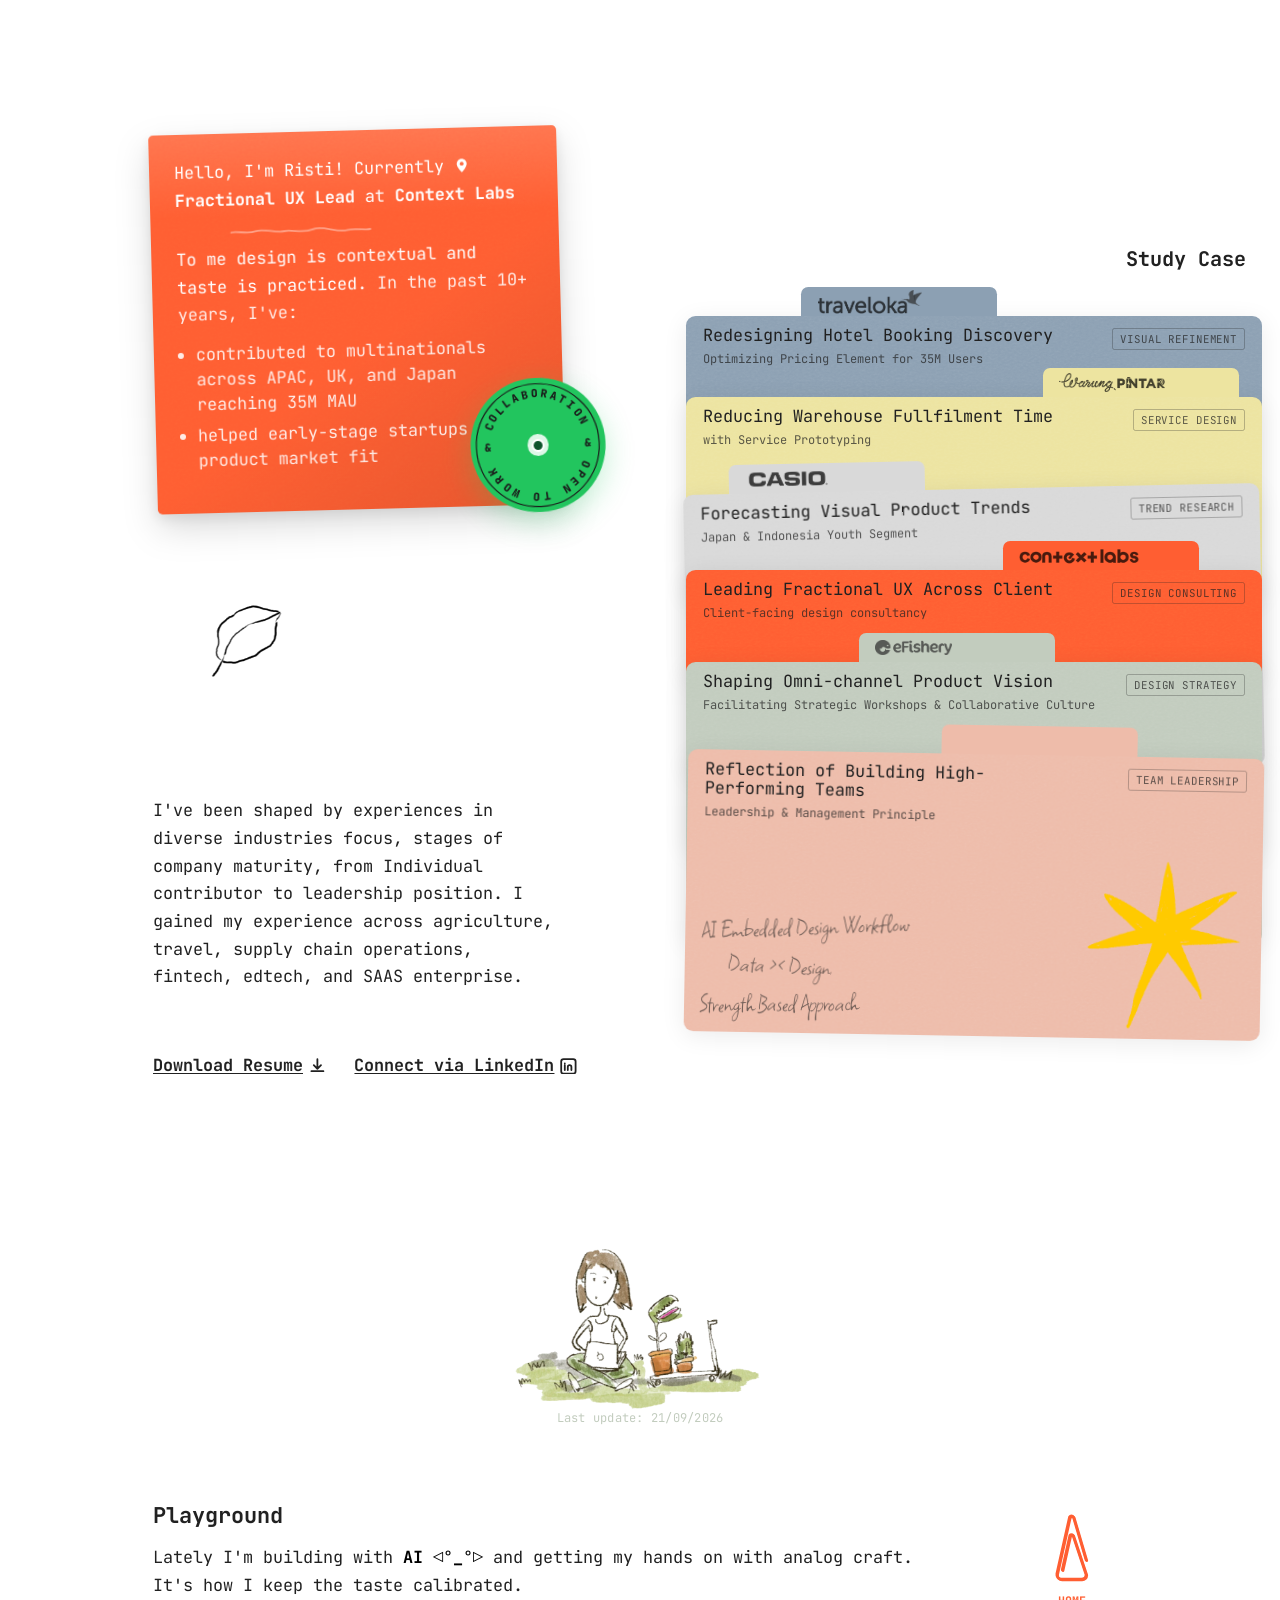
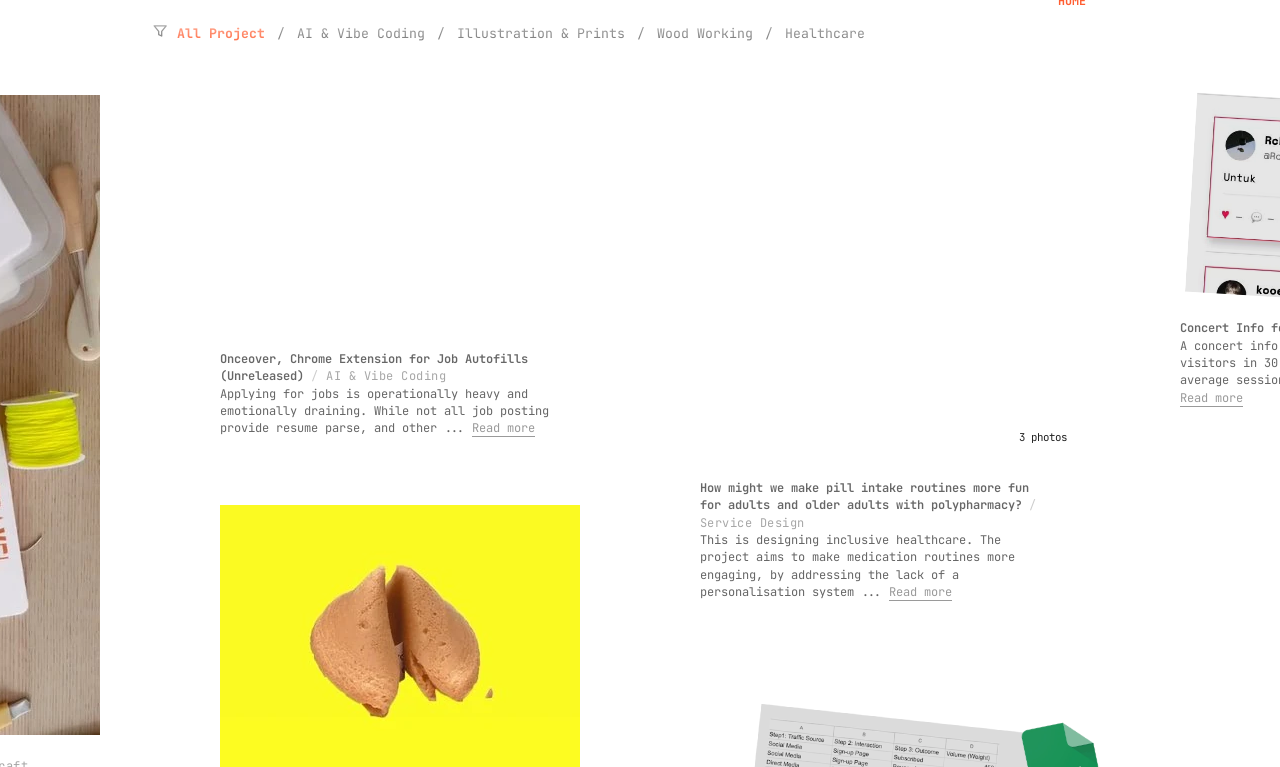
==== commit 0e397351: "Shrink the Playground paperclip (45x90 -> 32x64) Co-Authored-By: Claude Sonnet 5 <noreply@anthropic." ====
--- a/index.html
+++ b/index.html
@@ -240,7 +240,7 @@
         </div>
         <a class="scroll-hint" href="#main-content" aria-label="Homepage">
           <span class="scroll-hint-tag">HOME</span>
-          <svg class="scroll-hint-clip" width="45" height="90" viewBox="0 0 100 200" fill="none" xmlns="http://www.w3.org/2000/svg" aria-hidden="true">
+          <svg class="scroll-hint-clip" width="32" height="64" viewBox="0 0 100 200" fill="none" xmlns="http://www.w3.org/2000/svg" aria-hidden="true">
             <path d="M 12 68
                      L 45 180
                      A 6 6 0 0 0 55 180
--- a/style.css
+++ b/style.css
@@ -3574,7 +3574,8 @@
     right: 80px;
     left: auto;
     bottom: auto;
-    margin-top: -45px;
+    /* Half of the clip's own 64px height, for vertical centering. */
+    margin-top: -32px;
     align-items: center;
     animation: none !important;
     transform: translateX(0) !important;
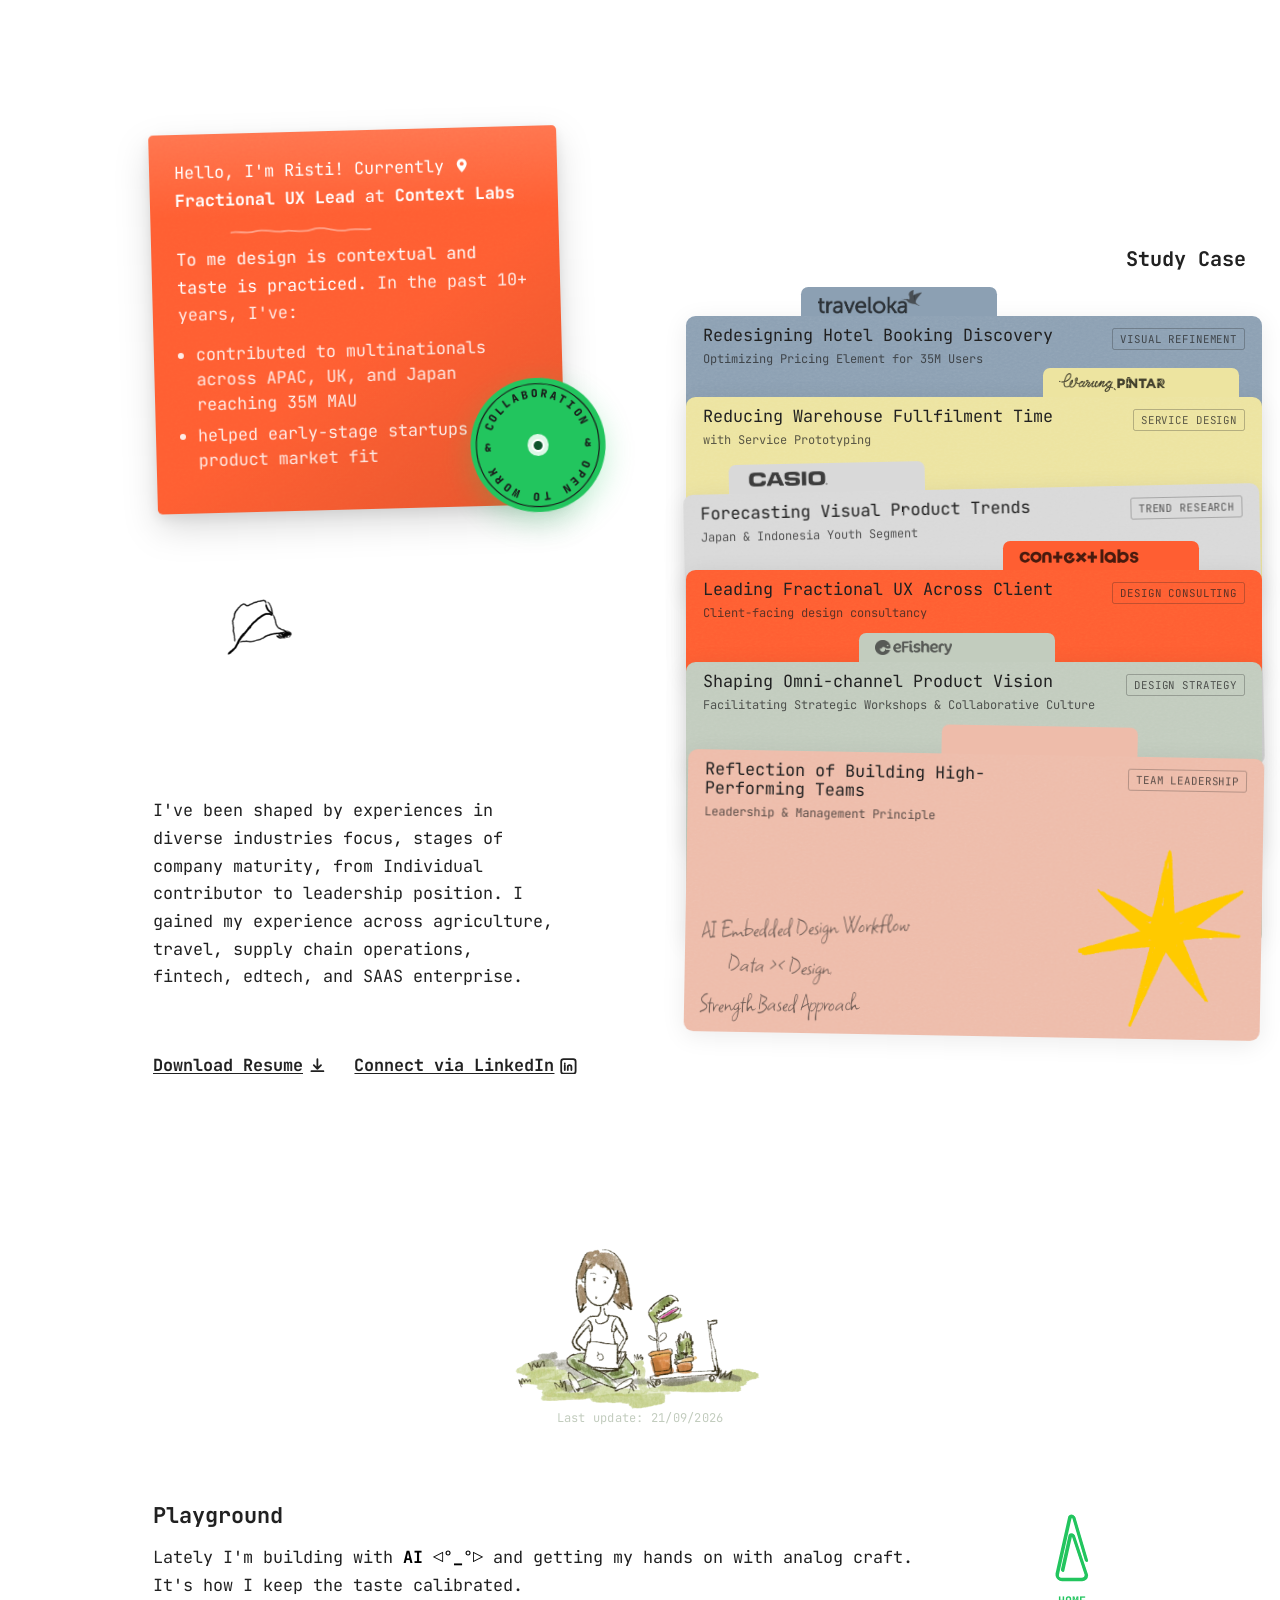
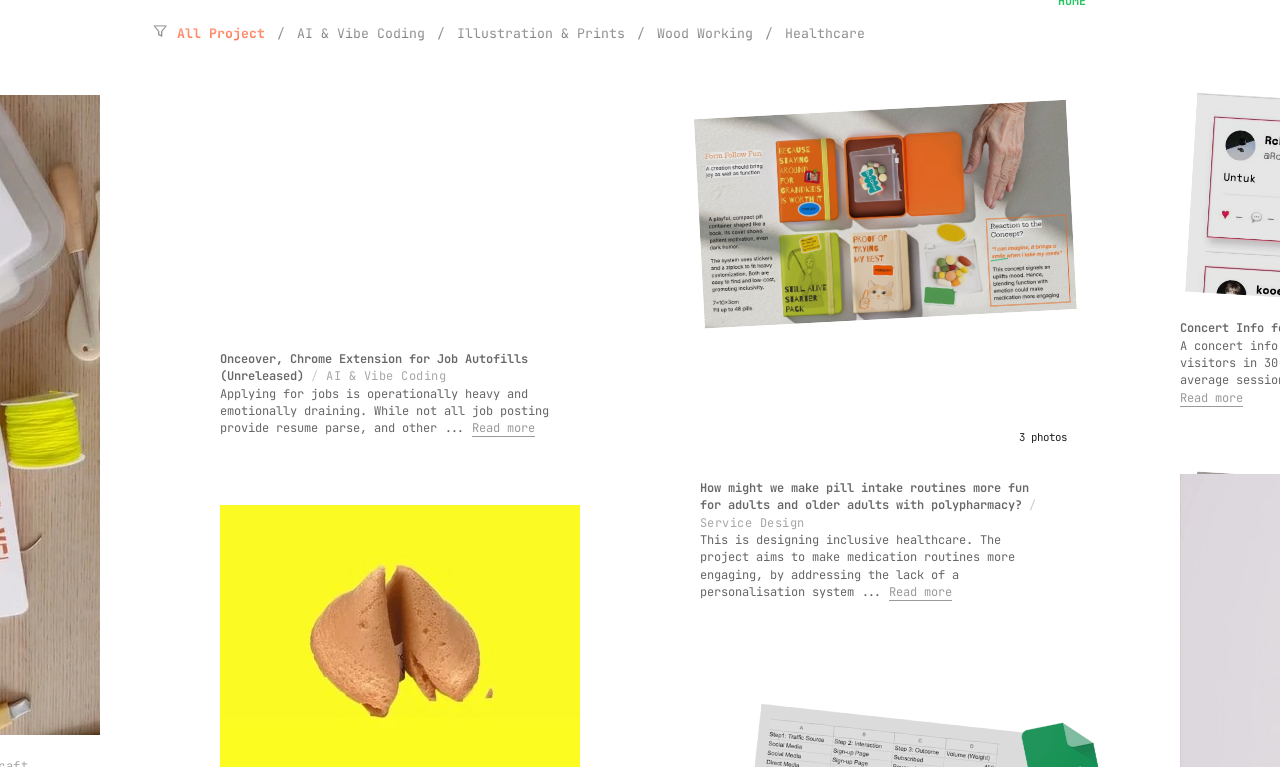
==== commit 0ecc08e0: "Recolor Playground paperclip and its tag to green (#22c55e) Matches the homepage's OPEN TO WORK badg" ====
--- a/index.html
+++ b/index.html
@@ -251,7 +251,7 @@
                      L 46 132
                      A 5 5 0 0 0 54 132
                      L 74 42"
-                  stroke="#FF5E32" stroke-width="7" stroke-linecap="round" stroke-linejoin="round"
+                  stroke="#22c55e" stroke-width="7" stroke-linecap="round" stroke-linejoin="round"
                   transform="translate(2,2)"/>
             <path d="M 12 68
                      L 45 180
@@ -263,7 +263,7 @@
                      L 46 132
                      A 5 5 0 0 0 54 132
                      L 74 42"
-                  stroke="#FF5E32" stroke-width="7" stroke-linecap="round" stroke-linejoin="round"/>
+                  stroke="#22c55e" stroke-width="7" stroke-linecap="round" stroke-linejoin="round"/>
           </svg>
         </a>
       </div>
--- a/style.css
+++ b/style.css
@@ -18,6 +18,12 @@
   scroll-behavior: smooth;
   background-color: #ffffff;
   overflow-x: hidden;
+  /* Trackpad horizontal swipe (or fast scroll near an edge) can chain
+     into the browser's own back/forward navigation gesture — most
+     noticeable scrolling through the wide Playground canvas embed.
+     playground.html already blocks this on its own document; the
+     outer page needs the same guard. */
+  overscroll-behavior-x: none;
 }
 
 /* Desktop-only 120% scale — same mechanism as the browser's own Cmd+ zoom,
@@ -1377,7 +1383,7 @@
   font-size: 0.7rem;
   font-weight: 700;
   white-space: nowrap;
-  color: #FF5E32;
+  color: #22c55e;
   transition: opacity 0.3s ease;
 }
 
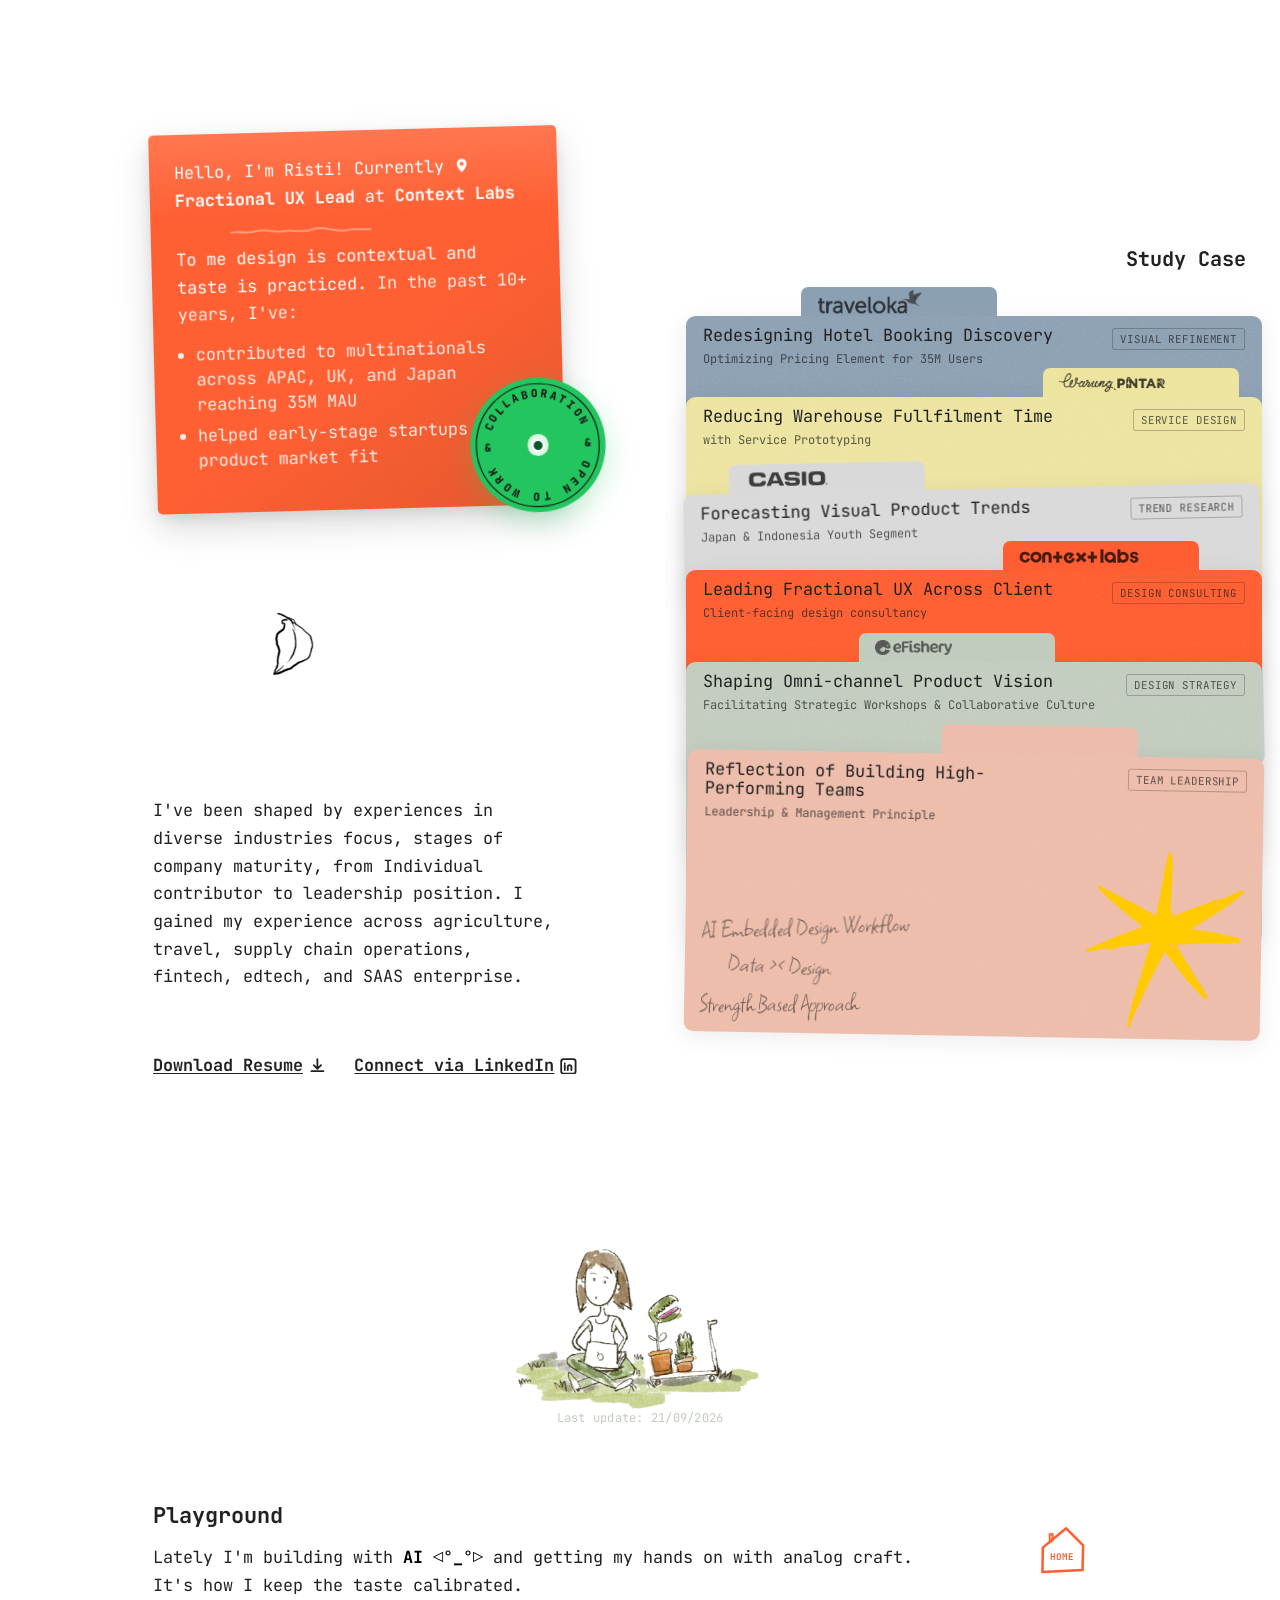
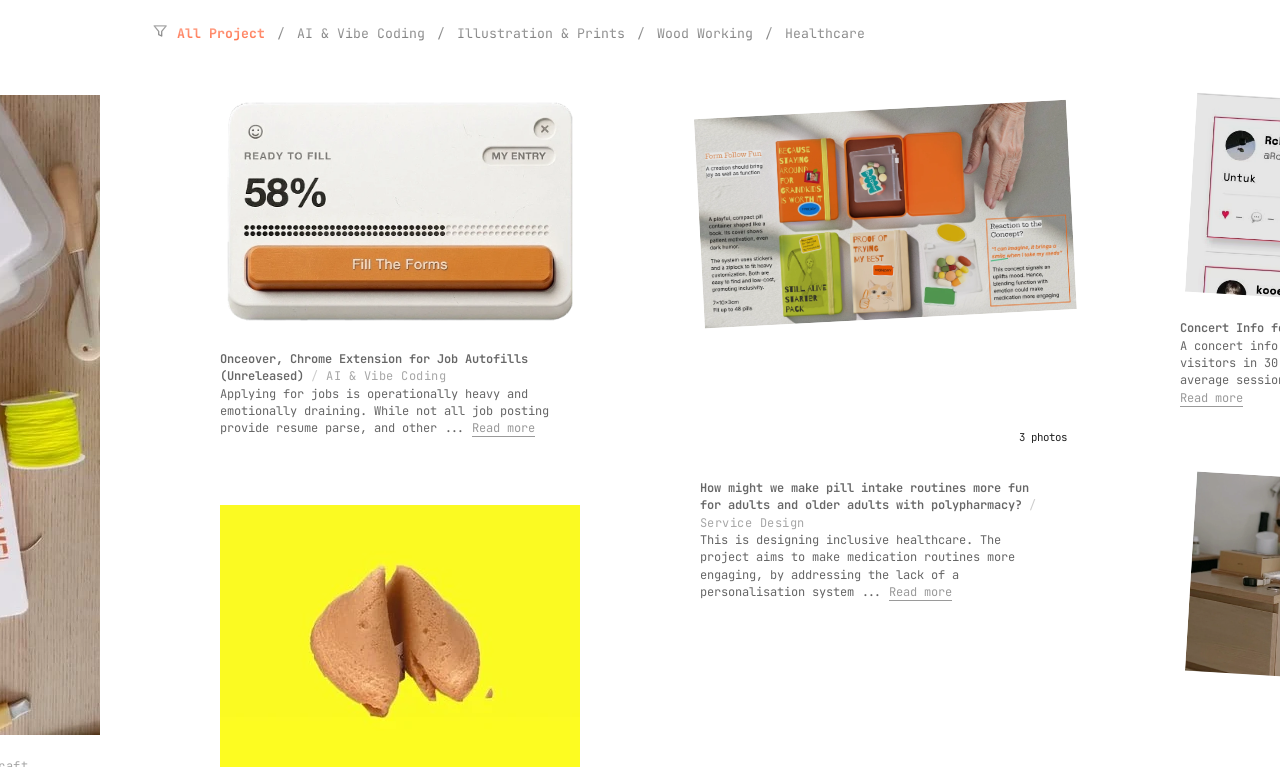
==== commit 661942dc: "Replace Playground paperclip with a house icon, "HOME" text inside it Swaps the paperclip SVG for a " ====
--- a/index.html
+++ b/index.html
@@ -240,30 +240,24 @@
         </div>
         <a class="scroll-hint" href="#main-content" aria-label="Homepage">
           <span class="scroll-hint-tag">HOME</span>
-          <svg class="scroll-hint-clip" width="32" height="64" viewBox="0 0 100 200" fill="none" xmlns="http://www.w3.org/2000/svg" aria-hidden="true">
-            <path d="M 12 68
-                     L 45 180
-                     A 6 6 0 0 0 55 180
-                     L 88 32
-                     A 12 12 0 0 0 76 18
-                     L 24 18
-                     A 12 12 0 0 0 12 30
-                     L 46 132
-                     A 5 5 0 0 0 54 132
-                     L 74 42"
-                  stroke="#22c55e" stroke-width="7" stroke-linecap="round" stroke-linejoin="round"
-                  transform="translate(2,2)"/>
-            <path d="M 12 68
-                     L 45 180
-                     A 6 6 0 0 0 55 180
-                     L 88 32
-                     A 12 12 0 0 0 76 18
-                     L 24 18
-                     A 12 12 0 0 0 12 30
-                     L 46 132
-                     A 5 5 0 0 0 54 132
-                     L 74 42"
-                  stroke="#22c55e" stroke-width="7" stroke-linecap="round" stroke-linejoin="round"/>
+          <svg class="scroll-hint-clip" width="48" height="48" viewBox="0 0 500 500" fill="none" xmlns="http://www.w3.org/2000/svg" aria-hidden="true">
+            <g stroke="#FF5E32" stroke-linecap="round" stroke-linejoin="round">
+              <circle class="smoke-bubble smoke-bubble--1" cx="150" cy="98" r="12" stroke-width="10" />
+              <circle class="smoke-bubble smoke-bubble--2" cx="172" cy="90" r="9" stroke-width="10" />
+              <circle class="smoke-bubble smoke-bubble--3" cx="160" cy="80" r="6" stroke-width="10" />
+              <path d="M142 122 L172 118 L174 175 L144 200 Z" stroke-width="12" />
+              <path d="M143 140 L173 136
+                       M143 158 L173 154
+                       M144 178 L174 174
+                       M158 120 L158 138
+                       M158 156 L158 176" stroke-width="9" />
+              <path d="M85 240
+                       L288 72
+                       L435 220
+                       L430 435
+                       L82 452
+                       Z" stroke-width="22" />
+            </g>
           </svg>
         </a>
       </div>
--- a/style.css
+++ b/style.css
@@ -1366,24 +1366,45 @@
   50%       { transform: translateY(5px); }
 }
 
+/* Chimney smoke — three rings drifting up and popping (scale + fade)
+   in sequence rather than one static squiggle. transform-box:fill-box
+   so each ring scales from its own center (cx/cy) instead of the
+   SVG's origin corner. */
+.smoke-bubble {
+  transform-box: fill-box;
+  transform-origin: center;
+  opacity: 0;
+  animation: smokeBubblePop 2.4s ease-out infinite;
+}
+.smoke-bubble--1 { animation-delay: 0s; }
+.smoke-bubble--2 { animation-delay: 0.8s; }
+.smoke-bubble--3 { animation-delay: 1.6s; }
+
+@keyframes smokeBubblePop {
+  0%   { transform: translateY(0) scale(0.5); opacity: 0; }
+  15%  { opacity: 0.9; }
+  70%  { opacity: 0.5; }
+  100% { transform: translateY(-38px) scale(1.4); opacity: 0; }
+}
+
 /* "HOME" tag — position:absolute so it never affects the down-hint
    SVG's flex centering; invisible (opacity:0) except in the desktop
-   static-visible state, see the @media block below. Sits under the
-   clip (its loop lands at the bottom once flipped 180deg), centered,
-   no shadow — flat against the page rather than a floating pill. */
+   static-visible state, see the @media block below. Centered inside
+   the house icon's body — 66% down its own height rather than a dead
+   50%, so it clears the pitched roof instead of crossing it — no
+   shadow, flat against the page rather than a floating pill. */
 .scroll-hint-tag {
   position: absolute;
-  top: 100%;
+  top: 66%;
   left: 50%;
-  margin-top: 4px;
-  transform: translateX(-50%);
+  transform: translate(-50%, -50%);
   opacity: 0;
   pointer-events: none;
   font-family: var(--mono);
-  font-size: 0.7rem;
+  font-size: 0.55rem;
   font-weight: 700;
   white-space: nowrap;
-  color: #22c55e;
+  color: var(--accent);
   transition: opacity 0.3s ease;
 }
 
@@ -3580,8 +3601,8 @@
     right: 80px;
     left: auto;
     bottom: auto;
-    /* Half of the clip's own 64px height, for vertical centering. */
-    margin-top: -32px;
+    /* Half of the clip's own 48px height, for vertical centering. */
+    margin-top: -24px;
     align-items: center;
     animation: none !important;
     transform: translateX(0) !important;
@@ -3595,17 +3616,13 @@
     cursor: pointer;
   }
 
-  /* Tag sits to the clip's right (its default, unrotated position —
-     see the base .scroll-hint-tag rule). Static like the clip itself
-     now — always visible, not waiting on a .is-anchor dock. */
+  /* "HOME" sits inside the house icon rather than below it — see the
+     base .scroll-hint-tag rule's centered position. Static like the
+     clip itself now — always visible, not waiting on a .is-anchor
+     dock. */
   .scroll-hint .scroll-hint-tag {
     opacity: 1;
     pointer-events: auto;
-  }
-
-  /* Flipped to match the clip's own 180deg rotation below. */
-  .scroll-hint-clip {
-    transform: rotate(180deg);
   }
 }
 
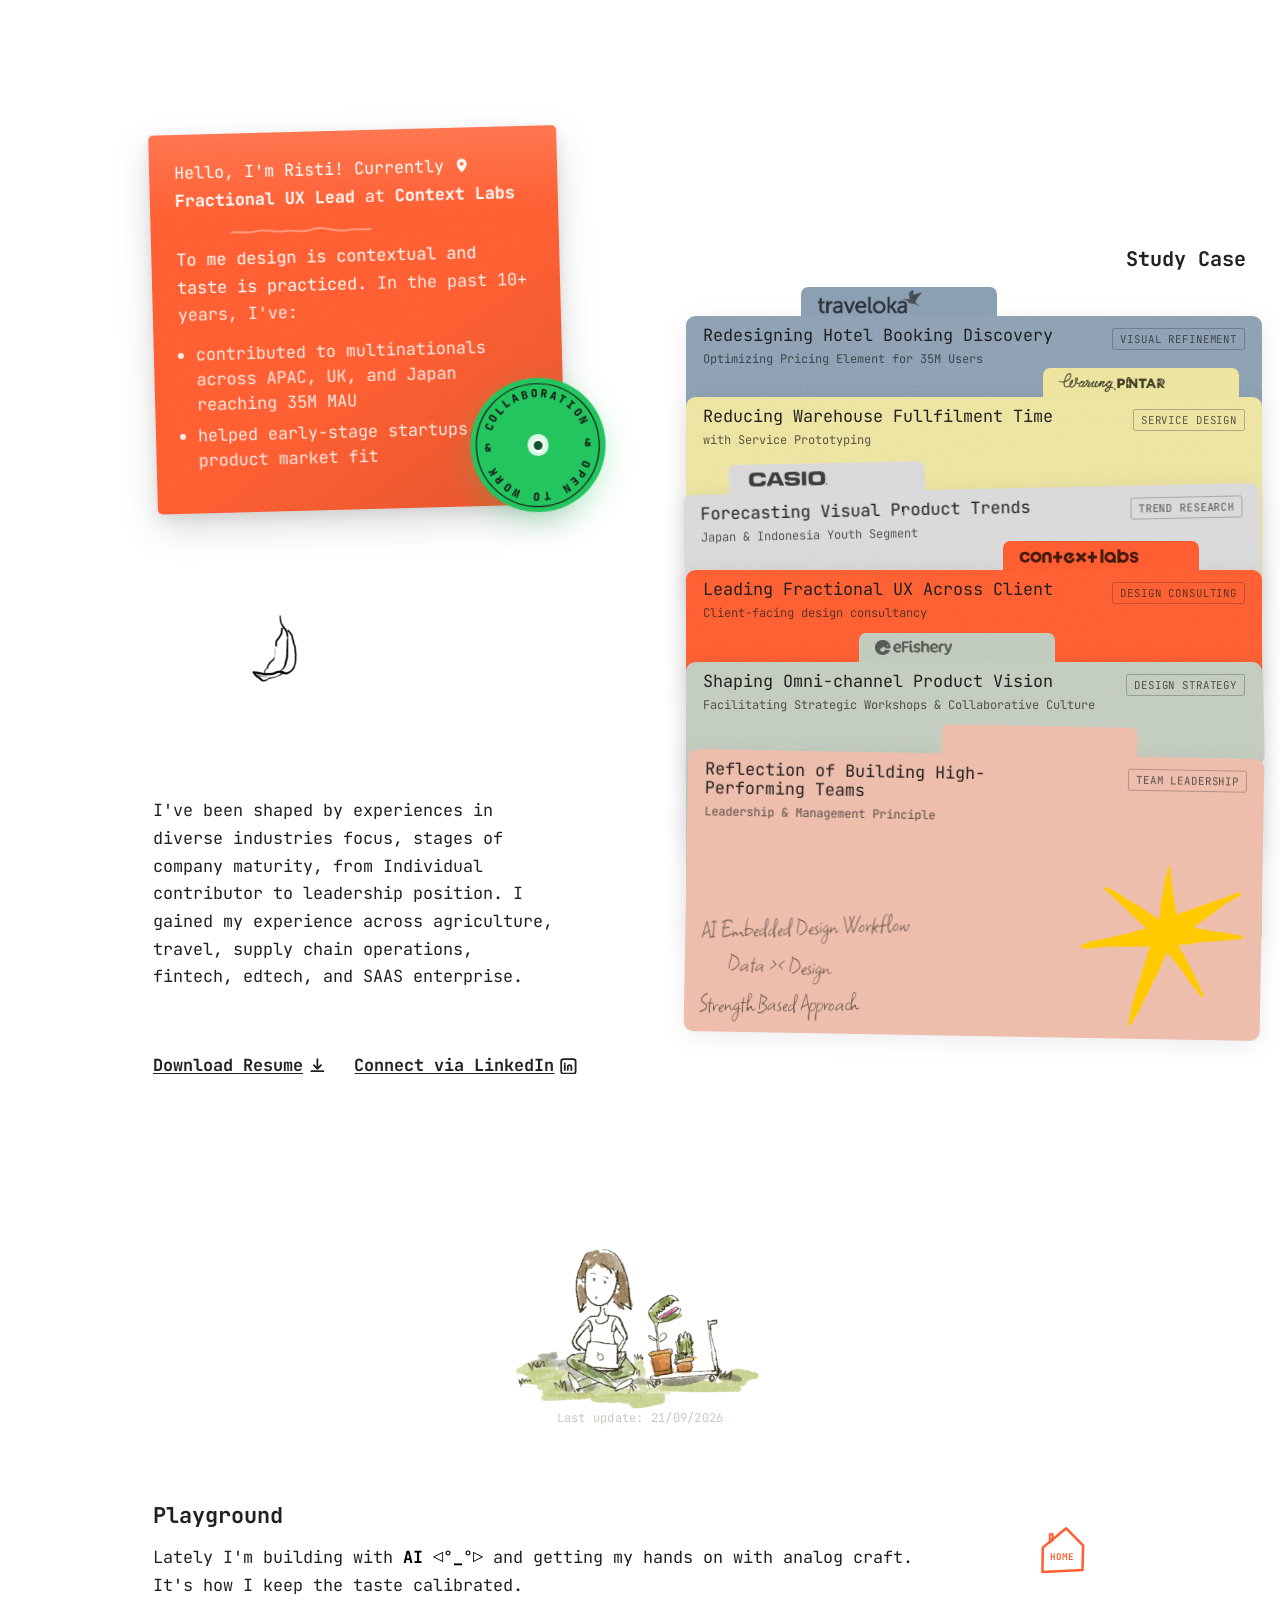
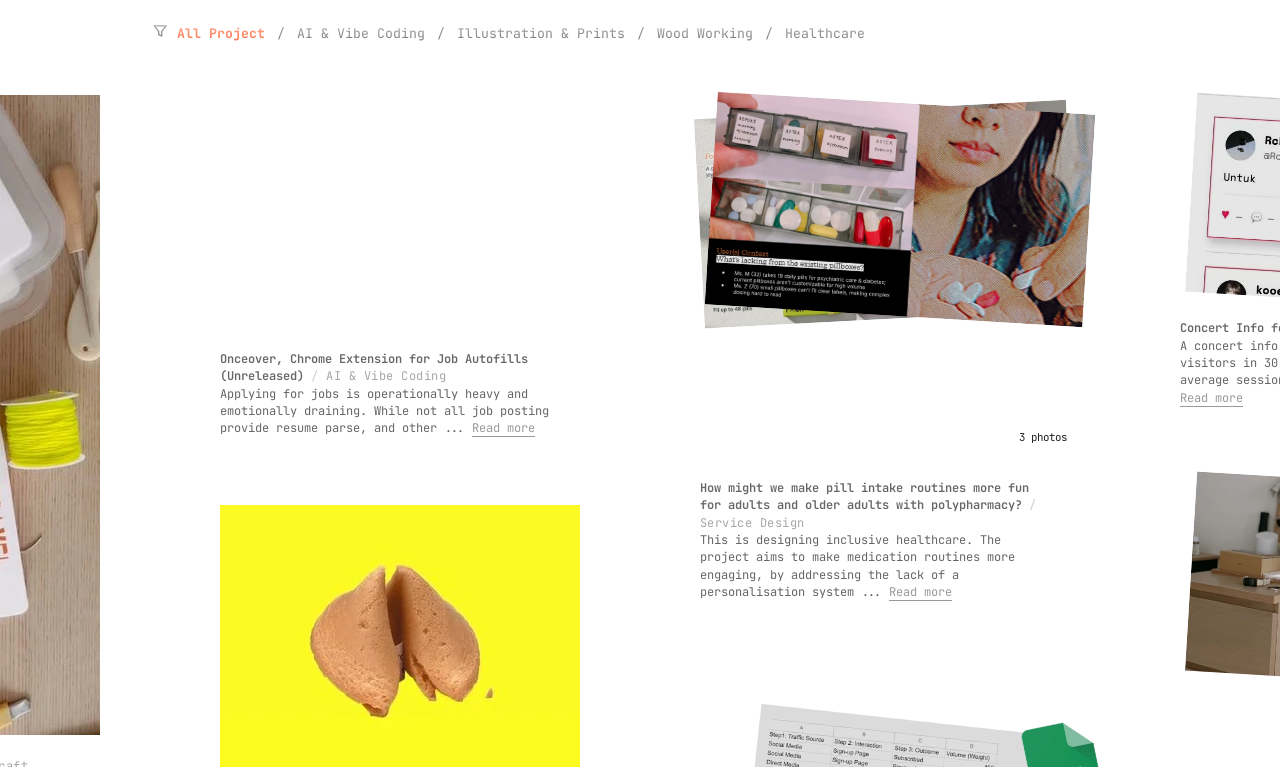
==== commit c2ec15e1: "Enlarge the chimney smoke bubbles r: 12/9/6 -> 20/15/10, stroke-width 10 -> 12.  Co-Authored-By: Cla" ====
--- a/index.html
+++ b/index.html
@@ -242,9 +242,9 @@
           <span class="scroll-hint-tag">HOME</span>
           <svg class="scroll-hint-clip" width="48" height="48" viewBox="0 0 500 500" fill="none" xmlns="http://www.w3.org/2000/svg" aria-hidden="true">
             <g stroke="#FF5E32" stroke-linecap="round" stroke-linejoin="round">
-              <circle class="smoke-bubble smoke-bubble--1" cx="150" cy="98" r="12" stroke-width="10" />
-              <circle class="smoke-bubble smoke-bubble--2" cx="172" cy="90" r="9" stroke-width="10" />
-              <circle class="smoke-bubble smoke-bubble--3" cx="160" cy="80" r="6" stroke-width="10" />
+              <circle class="smoke-bubble smoke-bubble--1" cx="150" cy="98" r="20" stroke-width="12" />
+              <circle class="smoke-bubble smoke-bubble--2" cx="176" cy="86" r="15" stroke-width="12" />
+              <circle class="smoke-bubble smoke-bubble--3" cx="160" cy="72" r="10" stroke-width="12" />
               <path d="M142 122 L172 118 L174 175 L144 200 Z" stroke-width="12" />
               <path d="M143 140 L173 136
                        M143 158 L173 154
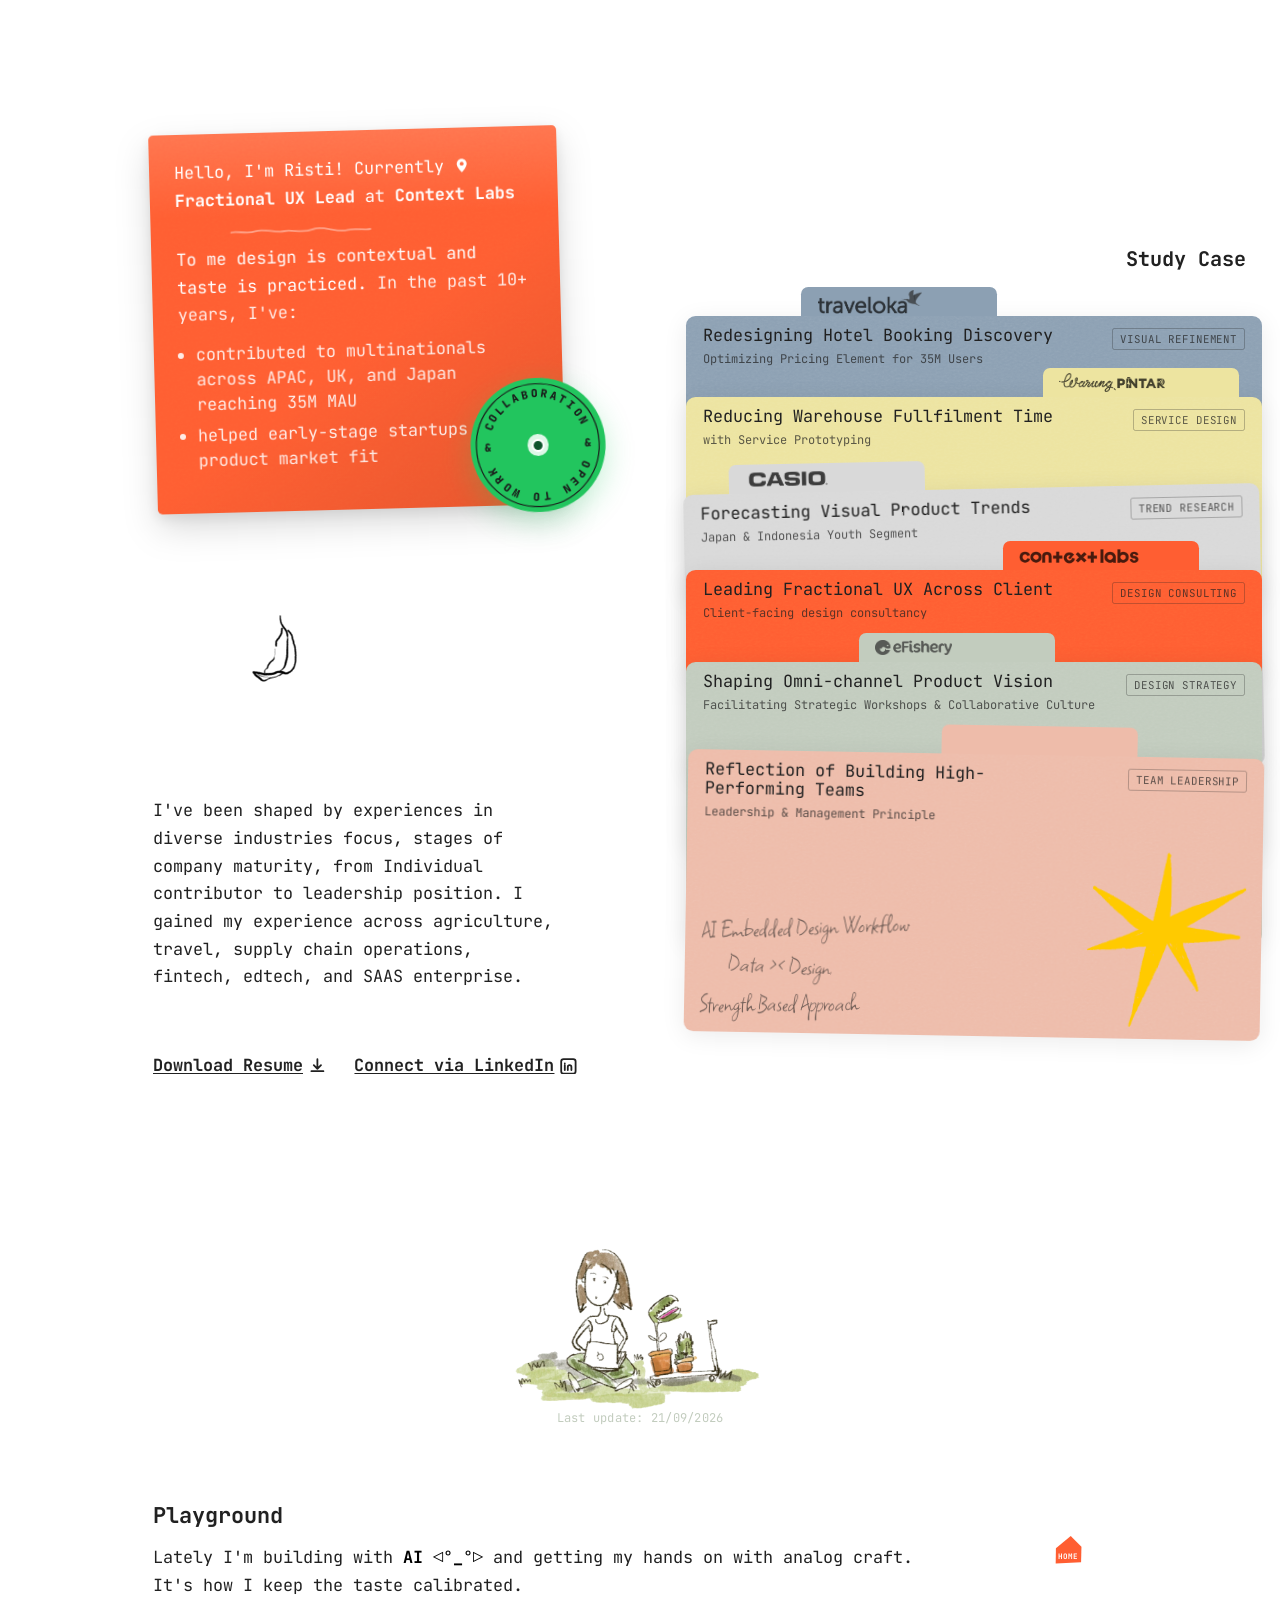
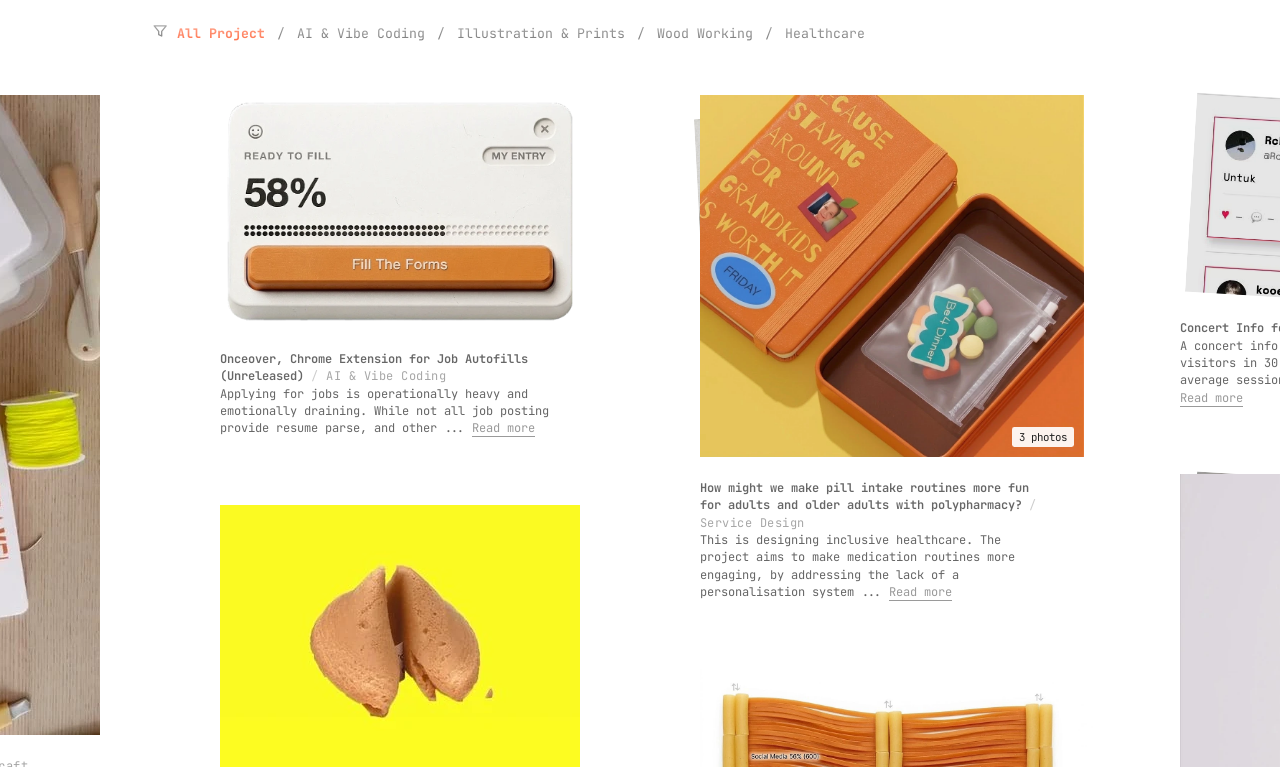
==== commit 7370e855: "Fill house icon red, white chimney/smoke/text, shrink body and overall size Body path now filled sol" ====
--- a/index.html
+++ b/index.html
@@ -240,8 +240,20 @@
         </div>
         <a class="scroll-hint" href="#main-content" aria-label="Homepage">
           <span class="scroll-hint-tag">HOME</span>
-          <svg class="scroll-hint-clip" width="48" height="48" viewBox="0 0 500 500" fill="none" xmlns="http://www.w3.org/2000/svg" aria-hidden="true">
-            <g stroke="#FF5E32" stroke-linecap="round" stroke-linejoin="round">
+          <svg class="scroll-hint-clip" width="38" height="38" viewBox="0 0 500 500" fill="none" xmlns="http://www.w3.org/2000/svg" aria-hidden="true">
+            <!-- Body drawn first (and smaller than the original outline
+                 — scaled toward its own center) so it sits as a solid
+                 red backdrop behind the white chimney/smoke details
+                 drawn after it, instead of covering them. -->
+            <path d="M85 240
+                     L288 72
+                     L435 220
+                     L430 435
+                     L82 452
+                     Z"
+                  transform="translate(258.5,254.5) scale(0.8) translate(-258.5,-254.5)"
+                  fill="#FF5E32" stroke="none" />
+            <g stroke="#ffffff" stroke-linecap="round" stroke-linejoin="round">
               <circle class="smoke-bubble smoke-bubble--1" cx="150" cy="98" r="20" stroke-width="12" />
               <circle class="smoke-bubble smoke-bubble--2" cx="176" cy="86" r="15" stroke-width="12" />
               <circle class="smoke-bubble smoke-bubble--3" cx="160" cy="72" r="10" stroke-width="12" />
@@ -251,12 +263,6 @@
                        M144 178 L174 174
                        M158 120 L158 138
                        M158 156 L158 176" stroke-width="9" />
-              <path d="M85 240
-                       L288 72
-                       L435 220
-                       L430 435
-                       L82 452
-                       Z" stroke-width="22" />
             </g>
           </svg>
         </a>
--- a/style.css
+++ b/style.css
@@ -1401,10 +1401,10 @@
   opacity: 0;
   pointer-events: none;
   font-family: var(--mono);
-  font-size: 0.55rem;
+  font-size: 0.45rem;
   font-weight: 700;
   white-space: nowrap;
-  color: var(--accent);
+  color: #ffffff;
   transition: opacity 0.3s ease;
 }
 
@@ -3601,8 +3601,8 @@
     right: 80px;
     left: auto;
     bottom: auto;
-    /* Half of the clip's own 48px height, for vertical centering. */
-    margin-top: -24px;
+    /* Half of the clip's own 38px height, for vertical centering. */
+    margin-top: -19px;
     align-items: center;
     animation: none !important;
     transform: translateX(0) !important;
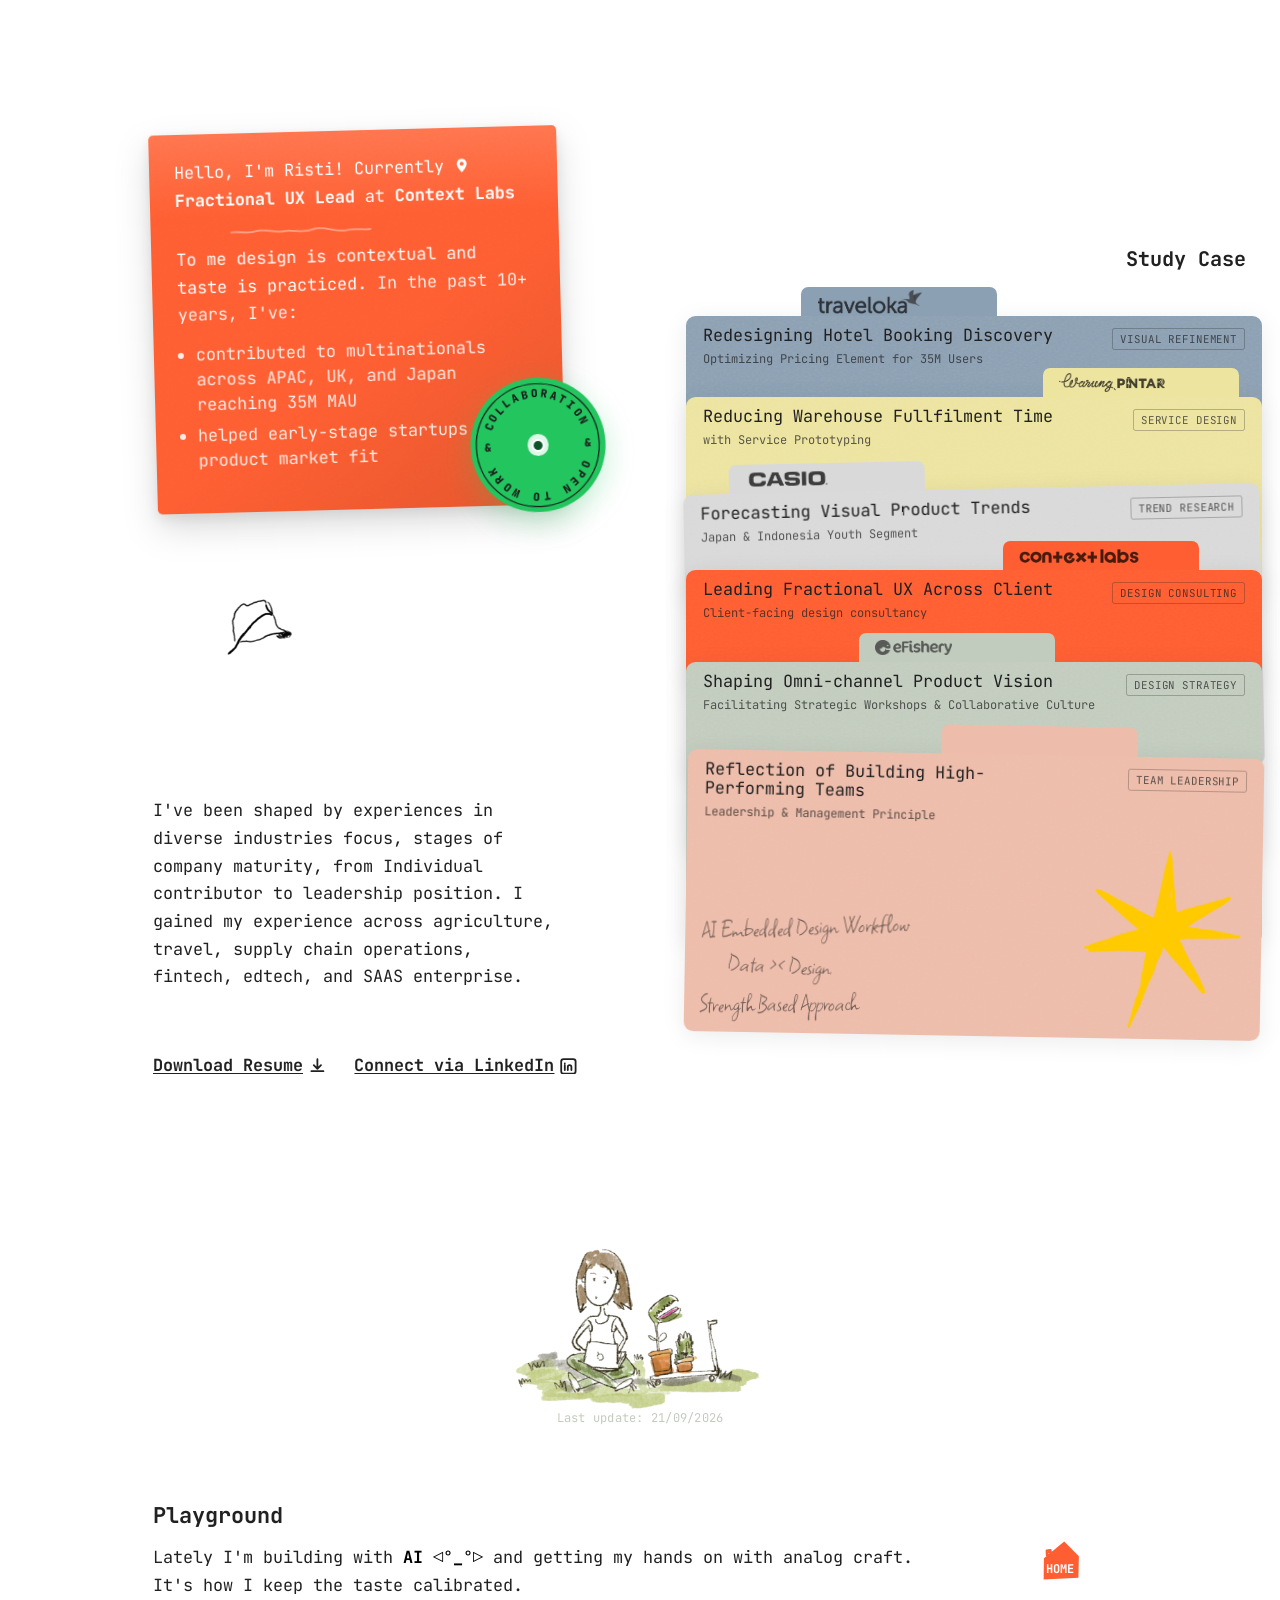
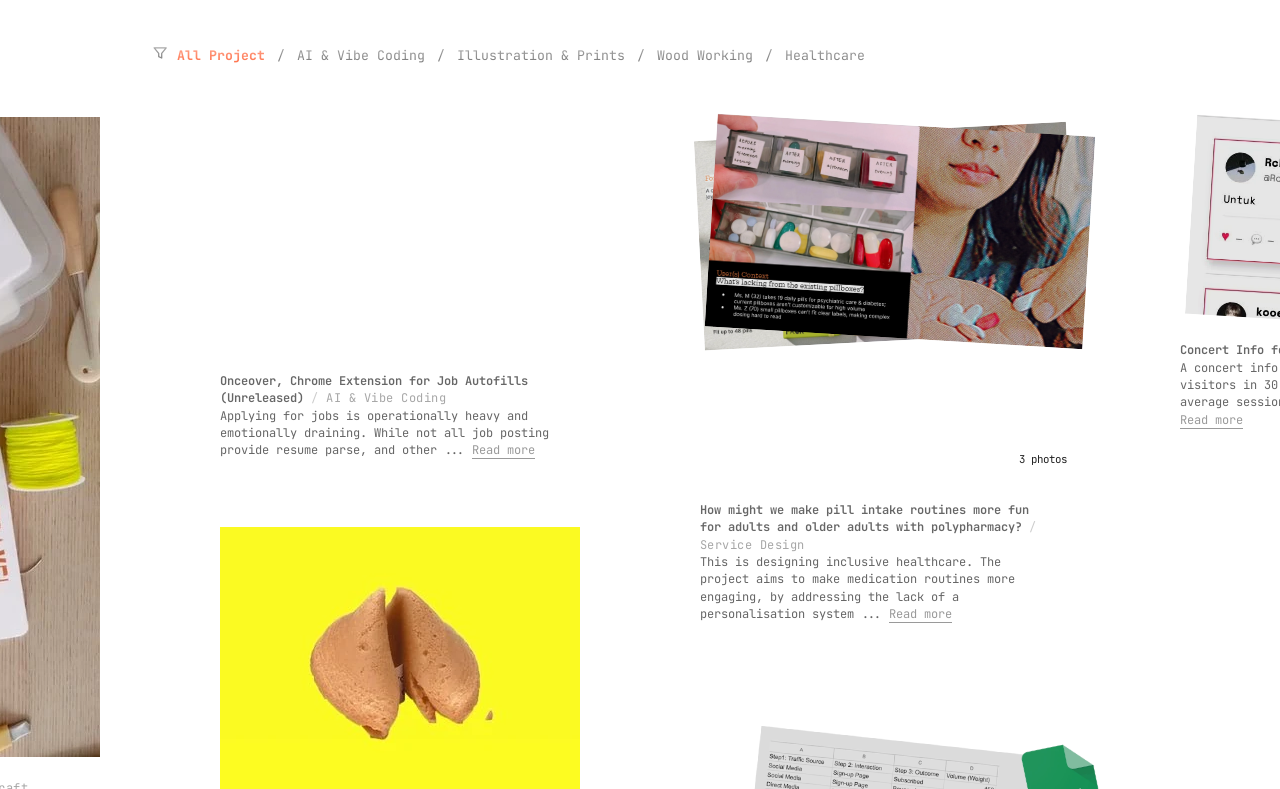
==== commit cc2393e3: "Polish Playground house icon: fix invisible chimney, resize for legible text - Chimney/smoke were re" ====
--- a/index.html
+++ b/index.html
@@ -240,7 +240,7 @@
         </div>
         <a class="scroll-hint" href="#main-content" aria-label="Homepage">
           <span class="scroll-hint-tag">HOME</span>
-          <svg class="scroll-hint-clip" width="38" height="38" viewBox="0 0 500 500" fill="none" xmlns="http://www.w3.org/2000/svg" aria-hidden="true">
+          <svg class="scroll-hint-clip" width="52" height="52" viewBox="0 0 500 500" fill="none" xmlns="http://www.w3.org/2000/svg" aria-hidden="true">
             <!-- Body drawn first (and smaller than the original outline
                  — scaled toward its own center) so it sits as a solid
                  red backdrop behind the white chimney/smoke details
@@ -253,16 +253,13 @@
                      Z"
                   transform="translate(258.5,254.5) scale(0.8) translate(-258.5,-254.5)"
                   fill="#FF5E32" stroke="none" />
-            <g stroke="#ffffff" stroke-linecap="round" stroke-linejoin="round">
-              <circle class="smoke-bubble smoke-bubble--1" cx="150" cy="98" r="20" stroke-width="12" />
-              <circle class="smoke-bubble smoke-bubble--2" cx="176" cy="86" r="15" stroke-width="12" />
-              <circle class="smoke-bubble smoke-bubble--3" cx="160" cy="72" r="10" stroke-width="12" />
-              <path d="M142 122 L172 118 L174 175 L144 200 Z" stroke-width="12" />
-              <path d="M143 140 L173 136
-                       M143 158 L173 154
-                       M144 178 L174 174
-                       M158 120 L158 138
-                       M158 156 L158 176" stroke-width="9" />
+            <g stroke="#FF5E32" stroke-linecap="round" stroke-linejoin="round">
+              <path class="smoke-bubble smoke-bubble--1" d="M130,160 C130,149,141,145,147,151 C149,141,164,141,166,152 C174,150,176,163,167,165 C169,171,156,173,152,169 C145,173,134,171,135,164 C129,166,127,162,130,160 Z" stroke-width="12" />
+              <path class="smoke-bubble smoke-bubble--2" d="M161,147 C161,139,169,136,174,141 C175,133,186,133,188,142 C194,140,195,150,189,151 C190,156,180,157,177,154 C172,157,164,156,165,150 C160,152,159,149,161,147 Z" stroke-width="12" />
+              <path class="smoke-bubble smoke-bubble--3" d="M150,133 C150,127,155,125,159,129 C160,123,167,123,168,129 C172,128,173,135,169,136 C169,139,163,140,161,138 C157,139,152,139,153,135 C149,136,149,134,150,133 Z" stroke-width="12" />
+              <path d="M142 182 L172 178 L174 212 L144 218 Z" stroke-width="18" />
+              <path d="M143 198 L173 194
+                       M158 180 L158 196" stroke-width="13" />
             </g>
           </svg>
         </a>
--- a/style.css
+++ b/style.css
@@ -1401,7 +1401,13 @@
   opacity: 0;
   pointer-events: none;
   font-family: var(--mono);
-  font-size: 0.45rem;
+  /* 10px is the practical floor for legible text on the web (below
+     this, "HOME" stops reading as text and just becomes a smudge) —
+     fixed in px rather than rem so it doesn't shrink further under the
+     root's own font-size. The house icon is sized (see .scroll-hint
+     width/height below) to comfortably fit this, rather than shrinking
+     the text to fit a fixed icon size. */
+  font-size: 10px;
   font-weight: 700;
   white-space: nowrap;
   color: #ffffff;
@@ -3286,6 +3292,11 @@
     /* -30px (align with post-it) further shifted -20px to tighten
        vertical spacing under the hero section = -50px. */
     margin-top: -50px;
+    /* Extra bottom breathing room so the last subtext line never sits
+       flush against (or gets crowded by) the canvas top edge below.
+       Top padding was 12px, reduced by 15px (clamped at 0, can't go
+       negative). */
+    padding: 0 0 18px;
   }
 
   /* JS-driven pin — position:sticky doesn't reliably stick here because
@@ -3601,8 +3612,8 @@
     right: 80px;
     left: auto;
     bottom: auto;
-    /* Half of the clip's own 38px height, for vertical centering. */
-    margin-top: -19px;
+    /* Half of the clip's own 52px height, for vertical centering. */
+    margin-top: -26px;
     align-items: center;
     animation: none !important;
     transform: translateX(0) !important;
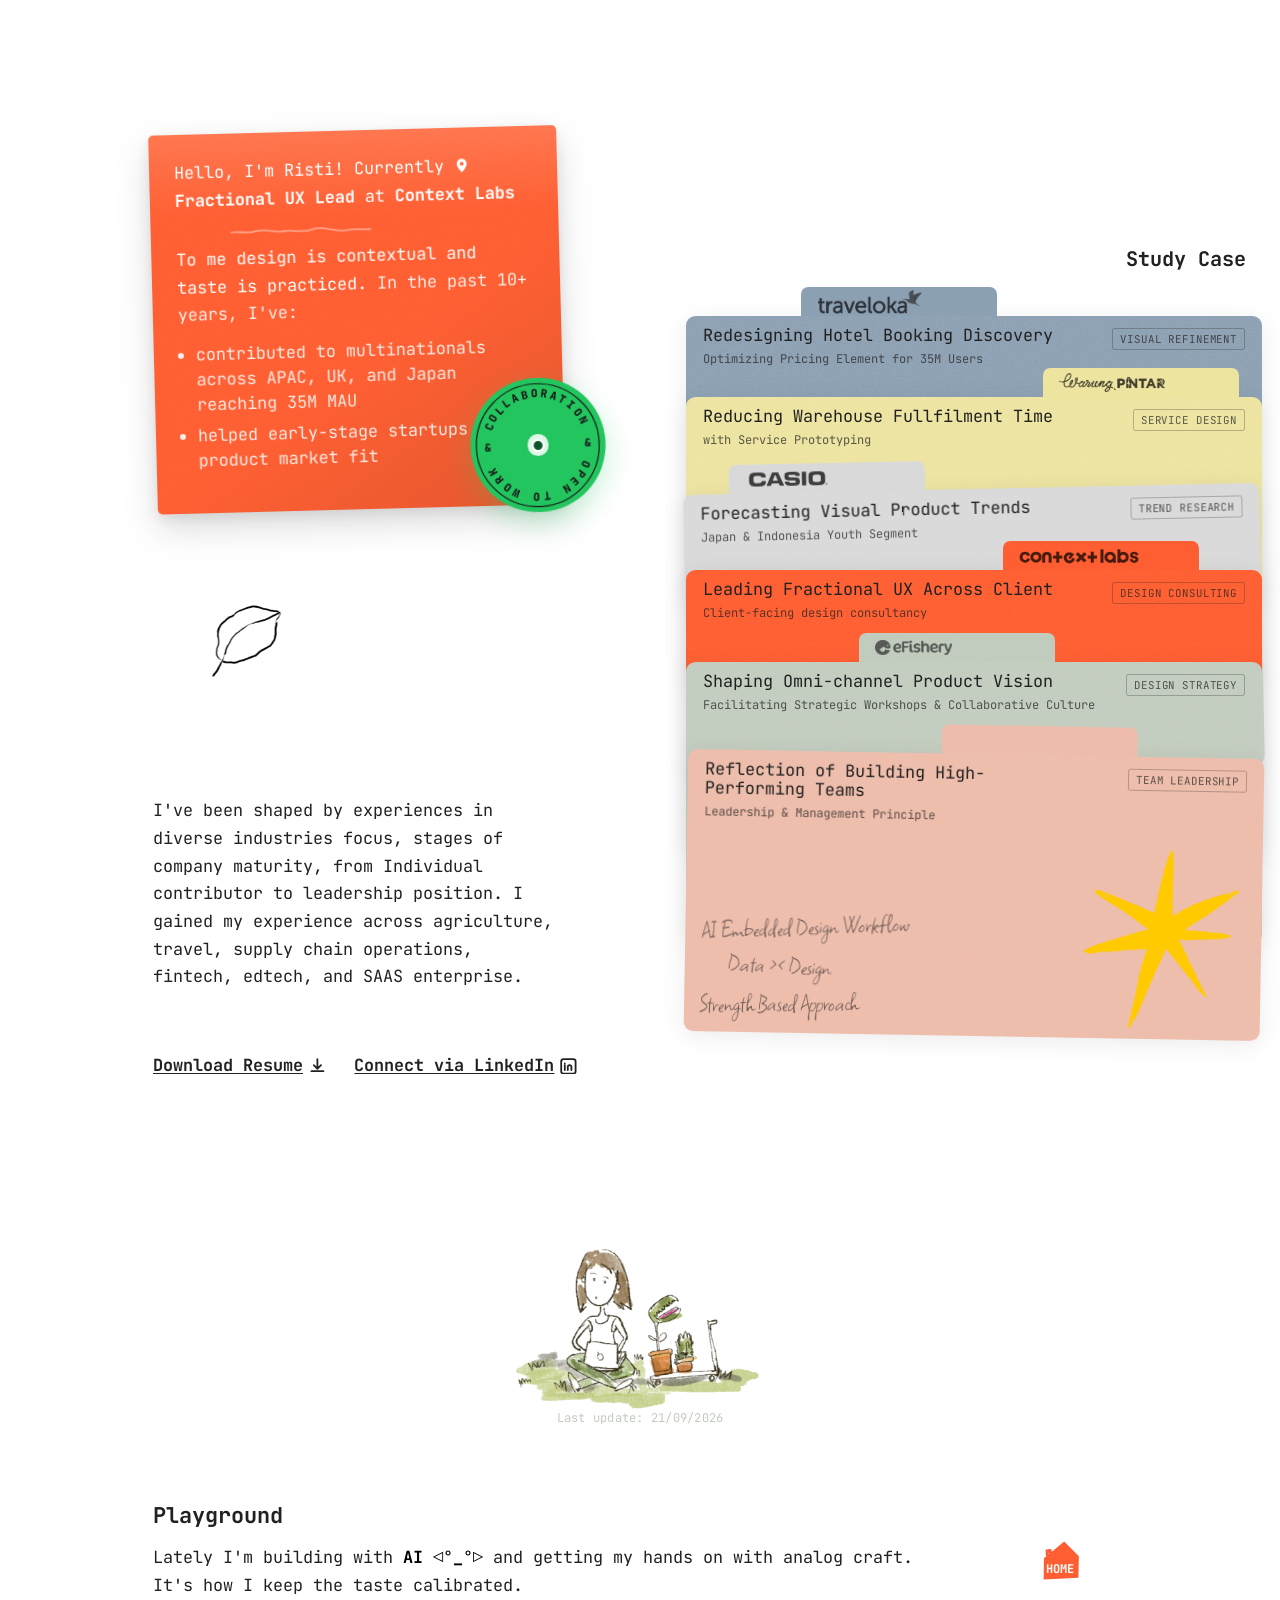
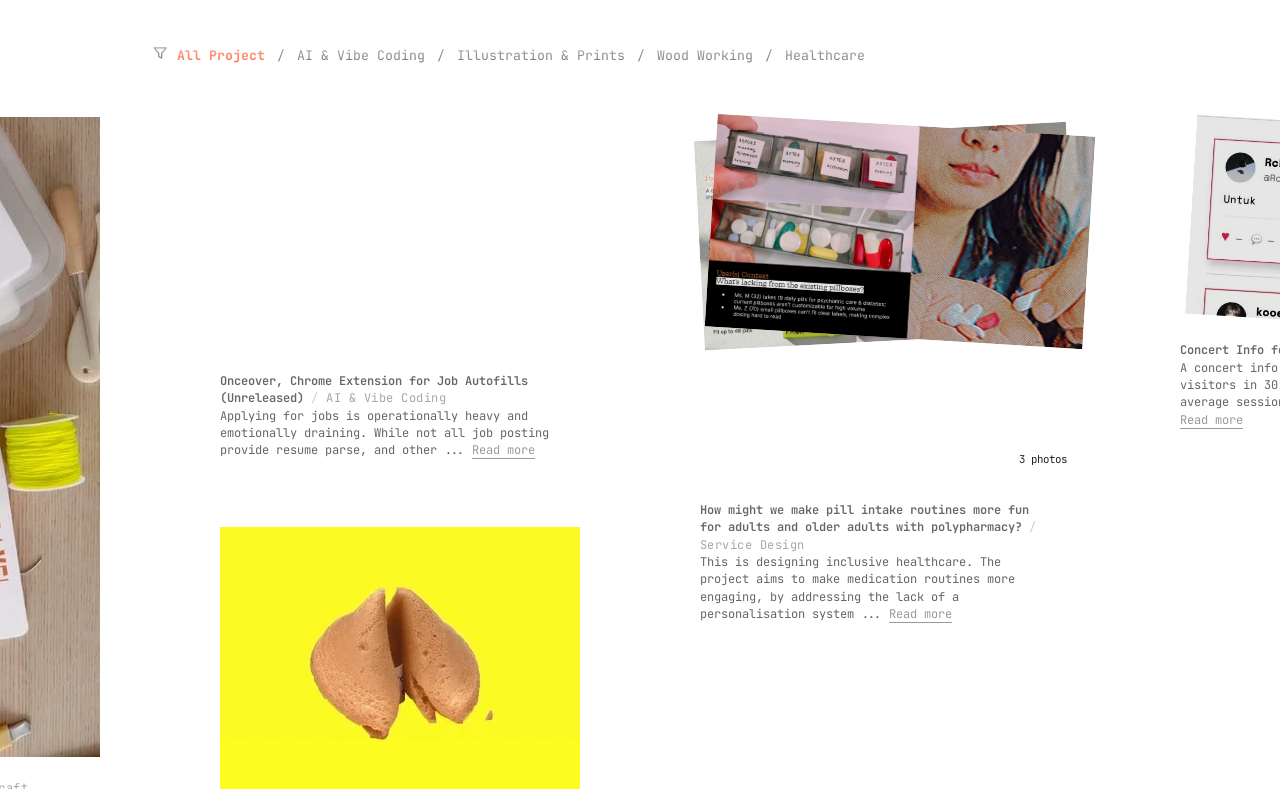
==== commit 90de06a1: "Update portfolio SEO positioning" ====
--- a/index.html
+++ b/index.html
@@ -5,25 +5,25 @@
   <meta name="viewport" content="width=device-width, initial-scale=1.0" />
   <title>Risti U — UX, Product Designer & AI Product Builder</title>
   <link rel="canonical" href="https://ristiu.github.io/" />
-  <meta name="description" content="Risti U is a UX designer and design lead with 10+ years across APAC, UK and Japan. Product work reaching 35M MAU at Traveloka and Casio." />
+  <meta name="description" content="Risti U is a UX designer, product designer, and AI product builder with 10+ years of experience across APAC, UK, and Japan." />
   <meta property="og:title" content="Risti U — UX, Product Designer & AI Product Builder" />
-  <meta property="og:description" content="Risti U is a UX designer and design lead with 10+ years across APAC, UK and Japan. Product work reaching 35M MAU at Traveloka and Casio." />
+  <meta property="og:description" content="Risti U is a UX designer, product designer, and AI product builder with 10+ years of experience across APAC, UK, and Japan." />
   <meta property="og:type" content="website" />
   <meta property="og:url" content="https://ristiu.github.io/" />
   <meta name="twitter:card" content="summary" />
   <meta name="twitter:title" content="Risti U — UX, Product Designer & AI Product Builder" />
-  <meta name="twitter:description" content="Risti U is a UX designer and design lead with 10+ years across APAC, UK and Japan. Product work reaching 35M MAU at Traveloka and Casio." />
+  <meta name="twitter:description" content="Risti U is a UX designer, product designer, and AI product builder with 10+ years of experience across APAC, UK, and Japan." />
   <script type="application/ld+json">
   {
     "@context": "https://schema.org",
     "@type": "Person",
     "name": "Risti U",
     "alternateName": ["Risti", "Risti Ulfha", "ristiu"],
-    "jobTitle": "UX Design Lead & Product Designer",
-    "description": "Risti U is a UX designer and design lead with 10+ years across APAC, UK and Japan. Product work reaching 35M MAU at Traveloka and Casio.",
+    "jobTitle": "UX, Product Designer & AI Product Builder",
+    "description": "Risti U is a UX designer, product designer, and AI product builder with 10+ years of experience across APAC, UK, and Japan.",
     "url": "https://ristiu.github.io/",
     "workLocation": ["Jakarta", "APAC", "UK", "Japan"],
-    "knowsAbout": ["UX Research", "Product Design", "Design Strategy", "Service Design", "Design Management", "Field Research", "Design Leadership"]
+    "knowsAbout": ["UX Research", "Product Design", "AI Product Building", "Design Strategy", "Service Design", "Design Management", "Field Research", "Design Leadership"]
   }
   </script>
   <link rel="preconnect" href="https://fonts.googleapis.com" />
